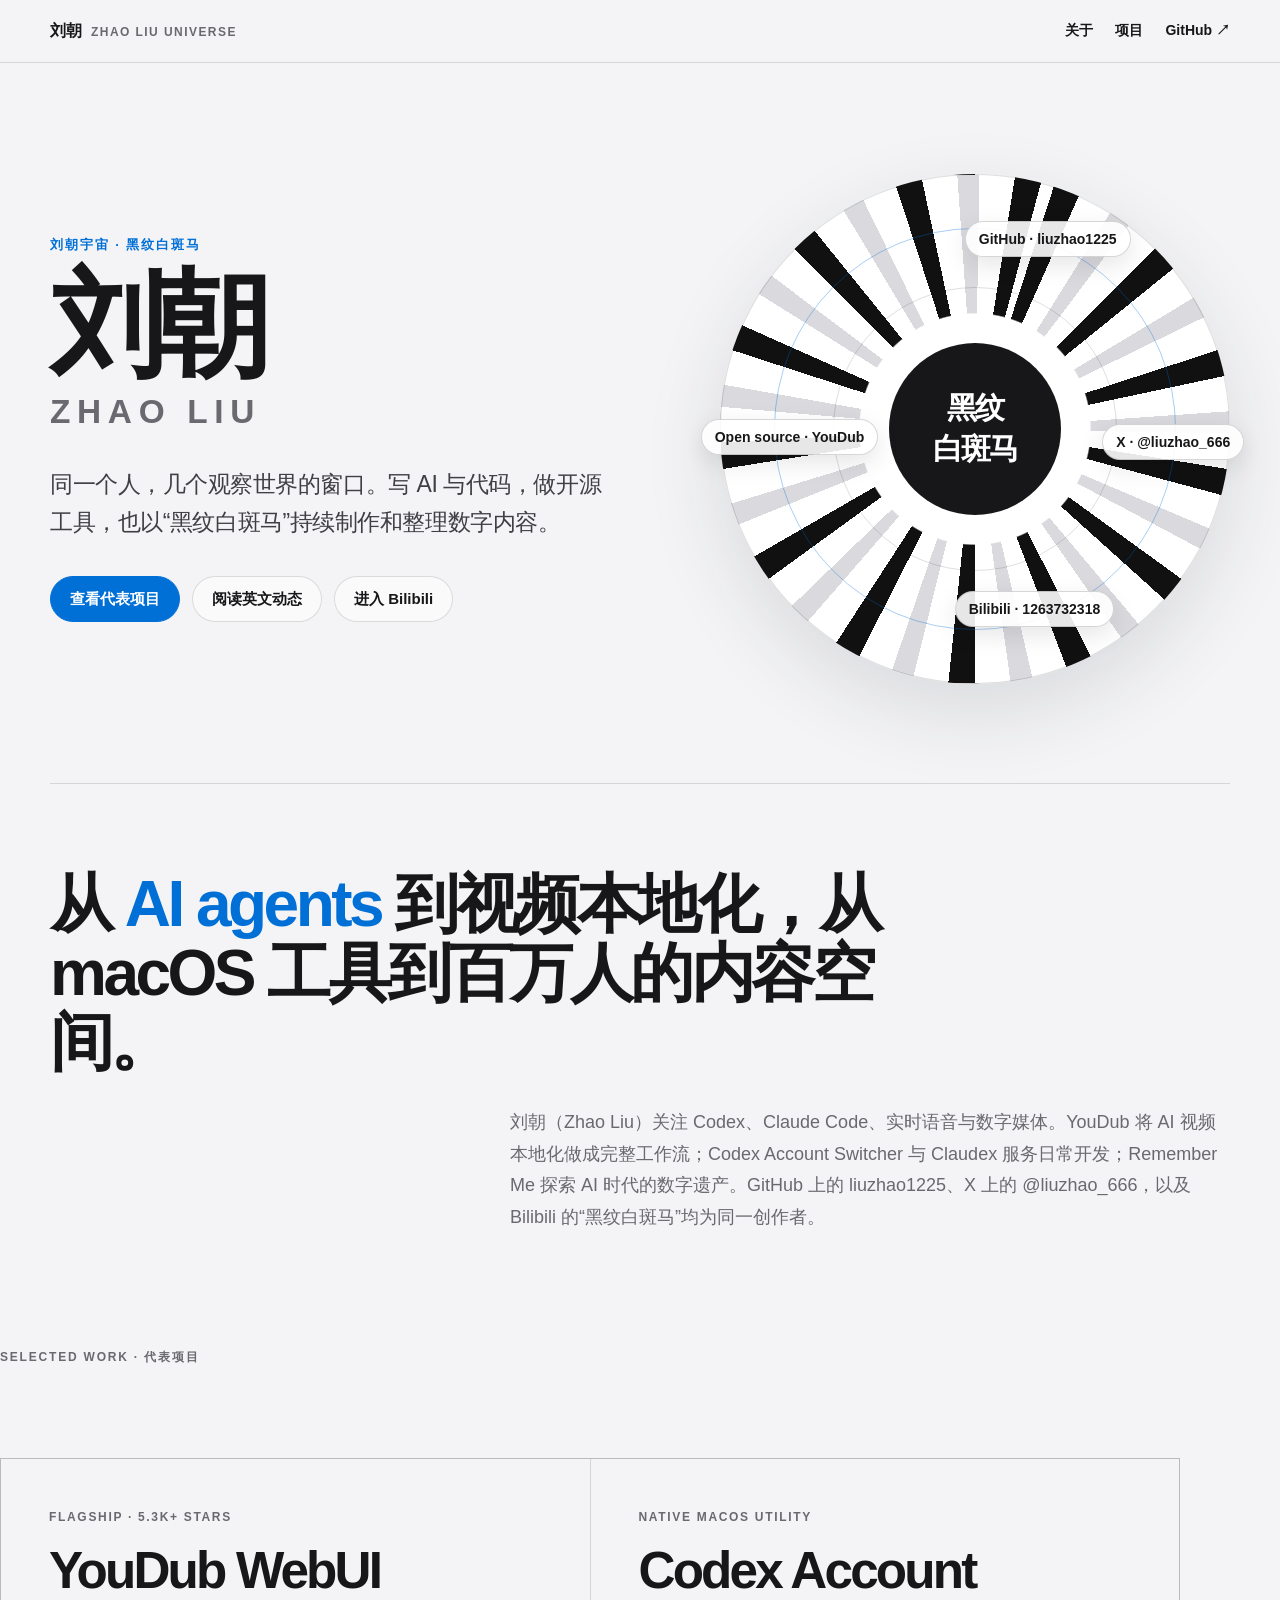
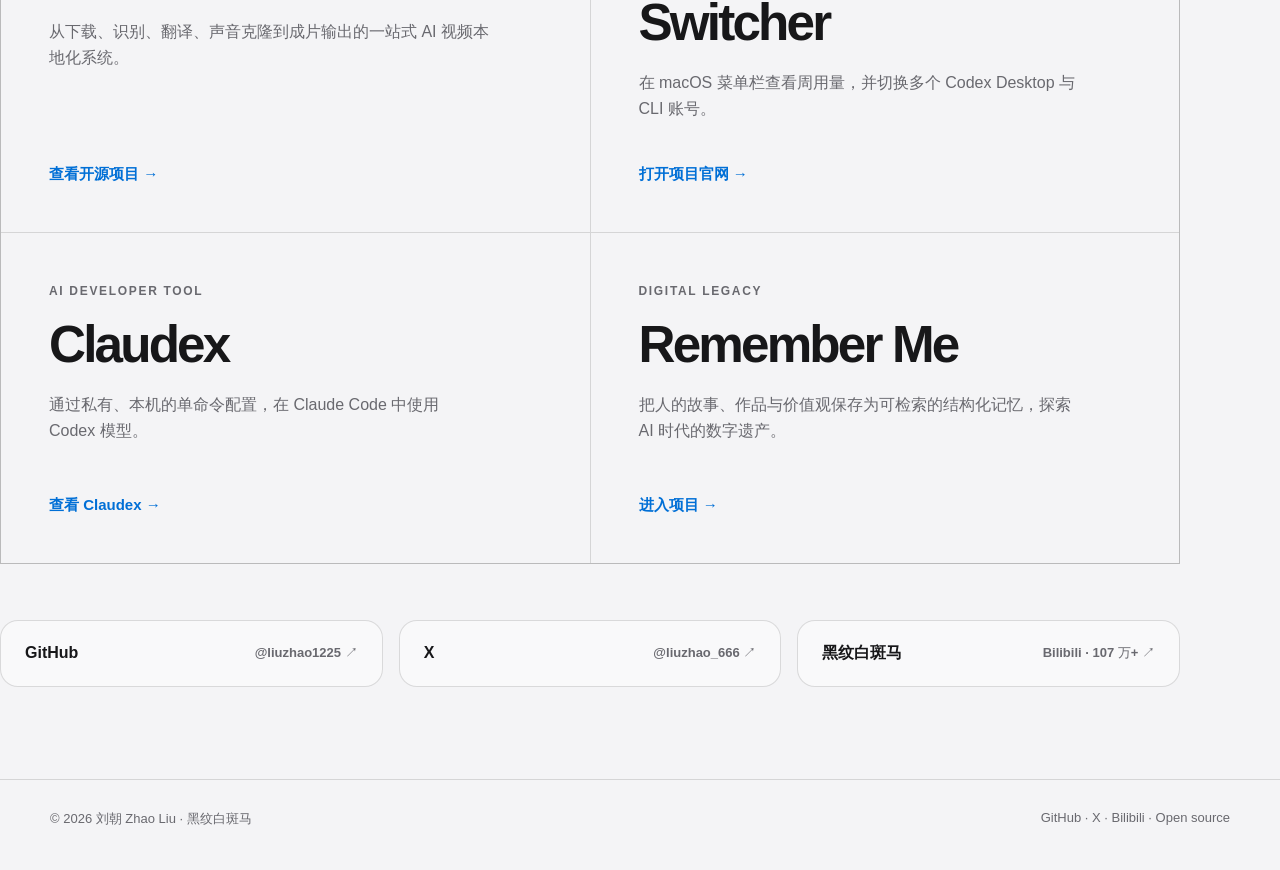
==== index.html @ bd7ff2fe "完善个人官网项目作品集 - 展示四个代表项目并补充结构化数据 - 重排平台入口与项目层级，增强跨平台 SEO 关联" ====
<!doctype html>
<html lang="zh-CN">
  <head>
    <meta charset="utf-8">
    <meta name="viewport" content="width=device-width, initial-scale=1">
    <title>刘朝 Zhao Liu（黑纹白斑马）｜AI、开源工具与 Bilibili 创作者</title>
    <meta name="description" content="刘朝（Zhao Liu），Bilibili 创作者黑纹白斑马、GitHub 开发者 liuzhao1225、X 用户 liuzhao_666。YouDub、Codex Account Switcher、Claudex 与 Remember Me 的作者。">
    <meta name="keywords" content="刘朝,Zhao Liu,黑纹白斑马,liuzhao1225,liuzhao_666,YouDub,AI 视频本地化,Codex Account Switcher,Claudex,数字遗产,AI agents,Bilibili,GitHub">
    <meta name="author" content="刘朝 Zhao Liu">
    <meta name="robots" content="index,follow,max-image-preview:large,max-snippet:-1,max-video-preview:-1">
    <link rel="canonical" href="https://liuzhao1225.github.io/">
    <link rel="me" href="https://github.com/liuzhao1225">
    <link rel="me" href="https://x.com/liuzhao_666">
    <link rel="me" href="https://space.bilibili.com/1263732318">
    <meta property="og:type" content="profile">
    <meta property="og:locale" content="zh_CN">
    <meta property="og:title" content="刘朝 Zhao Liu（黑纹白斑马）">
    <meta property="og:description" content="AI、开源工具与数字媒体。GitHub、X、Bilibili 的统一个人入口。">
    <meta property="og:url" content="https://liuzhao1225.github.io/">
    <meta property="profile:first_name" content="朝">
    <meta property="profile:last_name" content="刘">
    <meta name="twitter:card" content="summary">
    <meta name="twitter:creator" content="@liuzhao_666">
    <meta name="theme-color" content="#f4f4f6">
    <script type="application/ld+json">
      {
        "@context": "https://schema.org",
        "@type": "Person",
        "@id": "https://liuzhao1225.github.io/#liuzhao",
        "name": "刘朝",
        "alternateName": ["Zhao Liu", "黑纹白斑马", "liuzhao1225", "liuzhao_666"],
        "url": "https://liuzhao1225.github.io/",
        "description": "AI product builder, open-source developer and Bilibili creator known as 黑纹白斑马.",
        "sameAs": [
          "https://github.com/liuzhao1225",
          "https://x.com/liuzhao_666",
          "https://space.bilibili.com/1263732318"
        ],
        "knowsAbout": [
          "AI agents",
          "OpenAI Codex",
          "macOS development",
          "realtime voice",
          "digital media",
          "Bilibili"
        ],
        "owns": [
          {
            "@type": "SoftwareApplication",
            "name": "YouDub WebUI",
            "url": "https://github.com/liuzhao1225/YouDub-webui",
            "applicationCategory": "MultimediaApplication"
          },
          {
            "@type": "SoftwareApplication",
            "name": "Codex Account Switcher",
            "url": "https://liuzhao1225.github.io/codex-account-switcher/",
            "applicationCategory": "DeveloperApplication",
            "operatingSystem": "macOS"
          },
          {
            "@type": "SoftwareApplication",
            "name": "Claudex",
            "url": "https://github.com/liuzhao1225/claudex",
            "applicationCategory": "DeveloperApplication"
          },
          {
            "@type": "CreativeWork",
            "name": "Remember Me",
            "url": "https://github.com/liuzhao1225/remember-me.ai"
          }
        ]
      }
    </script>
    <style>
      :root {
        color-scheme: light;
        --paper: #f4f4f6;
        --ink: #171719;
        --muted: #69696f;
        --line: rgba(23, 23, 25, 0.14);
        --blue: #006fd6;
        --blue-soft: #dcebfa;
        --white: #ffffff;
        --max: 1180px;
      }

      * { box-sizing: border-box; }

      html { scroll-behavior: smooth; }

      body {
        margin: 0;
        min-width: 320px;
        background: var(--paper);
        color: var(--ink);
        font-family: -apple-system, BlinkMacSystemFont, "SF Pro Display", "PingFang SC", "Noto Sans CJK SC", "Helvetica Neue", sans-serif;
        -webkit-font-smoothing: antialiased;
      }

      a { color: inherit; }

      .shell {
        width: min(calc(100% - 40px), var(--max));
        margin: 0 auto;
      }

      header {
        position: sticky;
        top: 0;
        z-index: 10;
        border-bottom: 1px solid var(--line);
        background: rgba(244, 244, 246, 0.82);
        backdrop-filter: blur(22px) saturate(170%);
      }

      nav {
        min-height: 62px;
        display: flex;
        align-items: center;
        justify-content: space-between;
        gap: 24px;
      }

      .wordmark {
        display: inline-flex;
        align-items: baseline;
        gap: 10px;
        text-decoration: none;
        font-weight: 720;
        letter-spacing: -0.03em;
      }

      .wordmark small {
        color: var(--muted);
        font-size: 12px;
        font-weight: 650;
        letter-spacing: 0.12em;
      }

      .nav-links {
        display: flex;
        align-items: center;
        gap: 22px;
        font-size: 14px;
        font-weight: 600;
      }

      .nav-links a { text-decoration: none; }
      .nav-links a:hover { color: var(--blue); }

      main { overflow: hidden; }

      .hero {
        min-height: 720px;
        display: grid;
        grid-template-columns: minmax(0, 1.05fr) minmax(340px, 0.95fr);
        align-items: center;
        gap: clamp(40px, 7vw, 100px);
        padding: 86px 0 74px;
      }

      .eyebrow {
        margin: 0 0 22px;
        color: var(--blue);
        font-size: 13px;
        font-weight: 720;
        letter-spacing: 0.15em;
        text-transform: uppercase;
      }

      h1 {
        margin: 0;
        font-size: clamp(64px, 9vw, 130px);
        line-height: 0.84;
        letter-spacing: -0.085em;
        font-weight: 760;
      }

      h1 span {
        display: block;
        margin-top: 22px;
        color: var(--muted);
        font-size: 0.29em;
        letter-spacing: 0.2em;
        line-height: 1;
      }

      .lede {
        max-width: 660px;
        margin: 38px 0 0;
        color: #3f3f44;
        font-size: clamp(18px, 2vw, 23px);
        line-height: 1.65;
        letter-spacing: -0.02em;
      }

      .hero-links {
        display: flex;
        flex-wrap: wrap;
        gap: 12px;
        margin-top: 34px;
      }

      .pill {
        display: inline-flex;
        align-items: center;
        justify-content: center;
        min-height: 46px;
        padding: 0 19px;
        border: 1px solid var(--line);
        border-radius: 999px;
        background: rgba(255, 255, 255, 0.58);
        text-decoration: none;
        font-size: 15px;
        font-weight: 650;
        transition: transform 180ms ease, border-color 180ms ease, background 180ms ease;
      }

      .pill.primary {
        border-color: var(--blue);
        background: var(--blue);
        color: white;
      }

      .pill:hover {
        transform: translateY(-2px);
        border-color: var(--ink);
        background: var(--white);
      }

      .pill.primary:hover { border-color: #005cae; background: #005cae; }

      .orbit {
        position: relative;
        aspect-ratio: 1;
        width: min(100%, 510px);
        justify-self: end;
        border: 1px solid var(--line);
        border-radius: 50%;
        background:
          radial-gradient(circle at center, var(--white) 0 32%, transparent 32.4%),
          repeating-conic-gradient(from 18deg, #111 0 6deg, #fff 6deg 14deg, #d9d9de 14deg 19deg, #fff 19deg 27deg);
        box-shadow: 0 28px 80px rgba(35, 40, 52, 0.12);
      }

      .orbit::before,
      .orbit::after {
        content: "";
        position: absolute;
        inset: 10.5%;
        border: 1px solid rgba(0, 111, 214, 0.34);
        border-radius: 50%;
      }

      .orbit::after { inset: 22%; border-color: var(--line); }

      .orbit-core {
        position: absolute;
        inset: 33%;
        z-index: 2;
        display: grid;
        place-items: center;
        border-radius: 50%;
        background: var(--ink);
        color: var(--white);
        font-size: clamp(19px, 3vw, 30px);
        font-weight: 760;
        letter-spacing: -0.06em;
        text-align: center;
      }

      .orbit-tag {
        position: absolute;
        z-index: 3;
        padding: 9px 13px;
        border: 1px solid rgba(0, 0, 0, 0.16);
        border-radius: 999px;
        background: rgba(255, 255, 255, 0.9);
        box-shadow: 0 8px 24px rgba(0, 0, 0, 0.1);
        font-size: clamp(12px, 1.4vw, 14px);
        font-weight: 700;
        white-space: nowrap;
      }

      .orbit-tag:nth-of-type(1) { top: 9%; left: 48%; }
      .orbit-tag:nth-of-type(2) { top: 49%; right: -3%; }
      .orbit-tag:nth-of-type(3) { bottom: 11%; left: 46%; }
      .orbit-tag:nth-of-type(4) { top: 48%; left: -4%; }

      .manifesto {
        border-top: 1px solid var(--line);
        padding: 86px 0 30px;
      }

      .manifesto h2 {
        max-width: 920px;
        margin: 0;
        font-size: clamp(36px, 5vw, 70px);
        line-height: 1.08;
        letter-spacing: -0.055em;
        font-weight: 720;
      }

      .manifesto h2 em { color: var(--blue); font-style: normal; }

      .manifesto p {
        max-width: 720px;
        margin: 30px 0 0 auto;
        color: var(--muted);
        font-size: 18px;
        line-height: 1.75;
      }

      .routes {
        display: grid;
        grid-template-columns: repeat(2, minmax(0, 1fr));
        gap: 1px;
        margin: 92px 0;
        border: 1px solid var(--line);
        background: var(--line);
      }

      .route {
        min-height: 330px;
        display: flex;
        flex-direction: column;
        justify-content: space-between;
        padding: clamp(28px, 4vw, 48px);
        background: var(--paper);
        text-decoration: none;
        transition: background 180ms ease;
      }

      .route:hover { background: var(--white); }

      .route small {
        color: var(--muted);
        font-size: 12px;
        font-weight: 720;
        letter-spacing: 0.14em;
        text-transform: uppercase;
      }

      .route h3 {
        margin: 20px 0 0;
        font-size: clamp(31px, 4vw, 52px);
        line-height: 1;
        letter-spacing: -0.055em;
      }

      .route p {
        max-width: 440px;
        margin: 22px 0 0;
        color: var(--muted);
        font-size: 16px;
        line-height: 1.65;
      }

      .route strong {
        display: inline-flex;
        align-items: center;
        gap: 8px;
        margin-top: 42px;
        color: var(--blue);
        font-size: 15px;
      }

      .section-label {
        margin: 86px 0 0;
        color: var(--muted);
        font-size: 12px;
        font-weight: 720;
        letter-spacing: 0.15em;
        text-transform: uppercase;
      }

      .platforms {
        display: grid;
        grid-template-columns: repeat(3, minmax(0, 1fr));
        gap: 16px;
        margin: -36px 0 92px;
      }

      .platform {
        display: flex;
        align-items: center;
        justify-content: space-between;
        gap: 18px;
        padding: 22px 24px;
        border: 1px solid var(--line);
        border-radius: 18px;
        background: rgba(255, 255, 255, 0.48);
        text-decoration: none;
        font-weight: 680;
      }

      .platform span { color: var(--muted); font-size: 13px; font-weight: 560; }
      .platform:hover { border-color: var(--blue); background: var(--white); }

      footer {
        border-top: 1px solid var(--line);
        padding: 30px 0 42px;
        color: var(--muted);
        font-size: 13px;
      }

      .footer-row {
        display: flex;
        justify-content: space-between;
        gap: 20px;
      }

      @media (max-width: 820px) {
        .shell { width: min(calc(100% - 28px), var(--max)); }
        .nav-links a:not(:last-child) { display: none; }
        .hero { min-height: 0; grid-template-columns: 1fr; padding-top: 62px; }
        h1 { font-size: clamp(62px, 22vw, 100px); }
        .orbit { width: min(92vw, 430px); justify-self: center; margin: 12px 0 20px; }
        .manifesto { padding-top: 62px; }
        .manifesto p { margin-left: 0; }
        .routes { grid-template-columns: 1fr; margin: 62px 0; }
        .route { min-height: 280px; }
        .platforms { grid-template-columns: 1fr; margin-top: -18px; }
        .footer-row { flex-direction: column; }
      }

      @media (prefers-reduced-motion: no-preference) {
        .orbit { animation: arrive 850ms cubic-bezier(.2,.8,.2,1) both; }
        .hero-copy { animation: rise 650ms ease-out both; }
        @keyframes arrive { from { opacity: 0; transform: scale(.92) rotate(-5deg); } }
        @keyframes rise { from { opacity: 0; transform: translateY(18px); } }
      }
    </style>
  </head>
  <body>
    <header>
      <nav class="shell" aria-label="主要导航">
        <a class="wordmark" href="#top">刘朝 <small>ZHAO LIU UNIVERSE</small></a>
        <div class="nav-links">
          <a href="#about">关于</a>
          <a href="#projects">项目</a>
          <a href="https://github.com/liuzhao1225">GitHub ↗</a>
        </div>
      </nav>
    </header>

    <main id="top">
      <section class="hero shell" aria-labelledby="hero-title">
        <div class="hero-copy">
          <p class="eyebrow">刘朝宇宙 · 黑纹白斑马</p>
          <h1 id="hero-title">刘朝<span>ZHAO LIU</span></h1>
          <p class="lede">同一个人，几个观察世界的窗口。写 AI 与代码，做开源工具，也以“黑纹白斑马”持续制作和整理数字内容。</p>
          <div class="hero-links">
            <a class="pill primary" href="#projects">查看代表项目</a>
            <a class="pill" href="https://x.com/liuzhao_666">阅读英文动态</a>
            <a class="pill" href="https://space.bilibili.com/1263732318">进入 Bilibili</a>
          </div>
        </div>

        <div class="orbit" aria-label="刘朝在 GitHub、X、Bilibili 与开源项目之间的身份关系图">
          <div class="orbit-core">黑纹<br>白斑马</div>
          <span class="orbit-tag">GitHub · liuzhao1225</span>
          <span class="orbit-tag">X · @liuzhao_666</span>
          <span class="orbit-tag">Bilibili · 1263732318</span>
          <span class="orbit-tag">Open source · YouDub</span>
        </div>
      </section>

      <section class="manifesto shell" id="about">
        <h2>从 <em>AI agents</em> 到视频本地化，从 macOS 工具到百万人的内容空间。</h2>
        <p>刘朝（Zhao Liu）关注 Codex、Claude Code、实时语音与数字媒体。YouDub 将 AI 视频本地化做成完整工作流；Codex Account Switcher 与 Claudex 服务日常开发；Remember Me 探索 AI 时代的数字遗产。GitHub 上的 liuzhao1225、X 上的 @liuzhao_666，以及 Bilibili 的“黑纹白斑马”均为同一创作者。</p>
      </section>

      <p class="section-label shell" id="projects">Selected work · 代表项目</p>
      <section class="routes shell" aria-label="代表开源项目">
        <a class="route" href="https://github.com/liuzhao1225/YouDub-webui">
          <div><small>Flagship · 5.3k+ stars</small><h3>YouDub WebUI</h3><p>从下载、识别、翻译、声音克隆到成片输出的一站式 AI 视频本地化系统。</p></div>
          <strong>查看开源项目 →</strong>
        </a>
        <a class="route" href="https://liuzhao1225.github.io/codex-account-switcher/">
          <div><small>Native macOS utility</small><h3>Codex Account Switcher</h3><p>在 macOS 菜单栏查看周用量，并切换多个 Codex Desktop 与 CLI 账号。</p></div>
          <strong>打开项目官网 →</strong>
        </a>
        <a class="route" href="https://github.com/liuzhao1225/claudex">
          <div><small>AI developer tool</small><h3>Claudex</h3><p>通过私有、本机的单命令配置，在 Claude Code 中使用 Codex 模型。</p></div>
          <strong>查看 Claudex →</strong>
        </a>
        <a class="route" href="https://github.com/liuzhao1225/remember-me.ai">
          <div><small>Digital legacy</small><h3>Remember Me</h3><p>把人的故事、作品与价值观保存为可检索的结构化记忆，探索 AI 时代的数字遗产。</p></div>
          <strong>进入项目 →</strong>
        </a>
      </section>

      <section class="platforms shell" aria-label="个人平台">
        <a class="platform" href="https://github.com/liuzhao1225">GitHub <span>@liuzhao1225 ↗</span></a>
        <a class="platform" href="https://x.com/liuzhao_666">X <span>@liuzhao_666 ↗</span></a>
        <a class="platform" href="https://space.bilibili.com/1263732318">黑纹白斑马 <span>Bilibili · 107 万+ ↗</span></a>
      </section>
    </main>

    <footer>
      <div class="footer-row shell">
        <span>© 2026 刘朝 Zhao Liu · 黑纹白斑马</span>
        <span>GitHub · X · Bilibili · Open source</span>
      </div>
    </footer>
  </body>
</html>
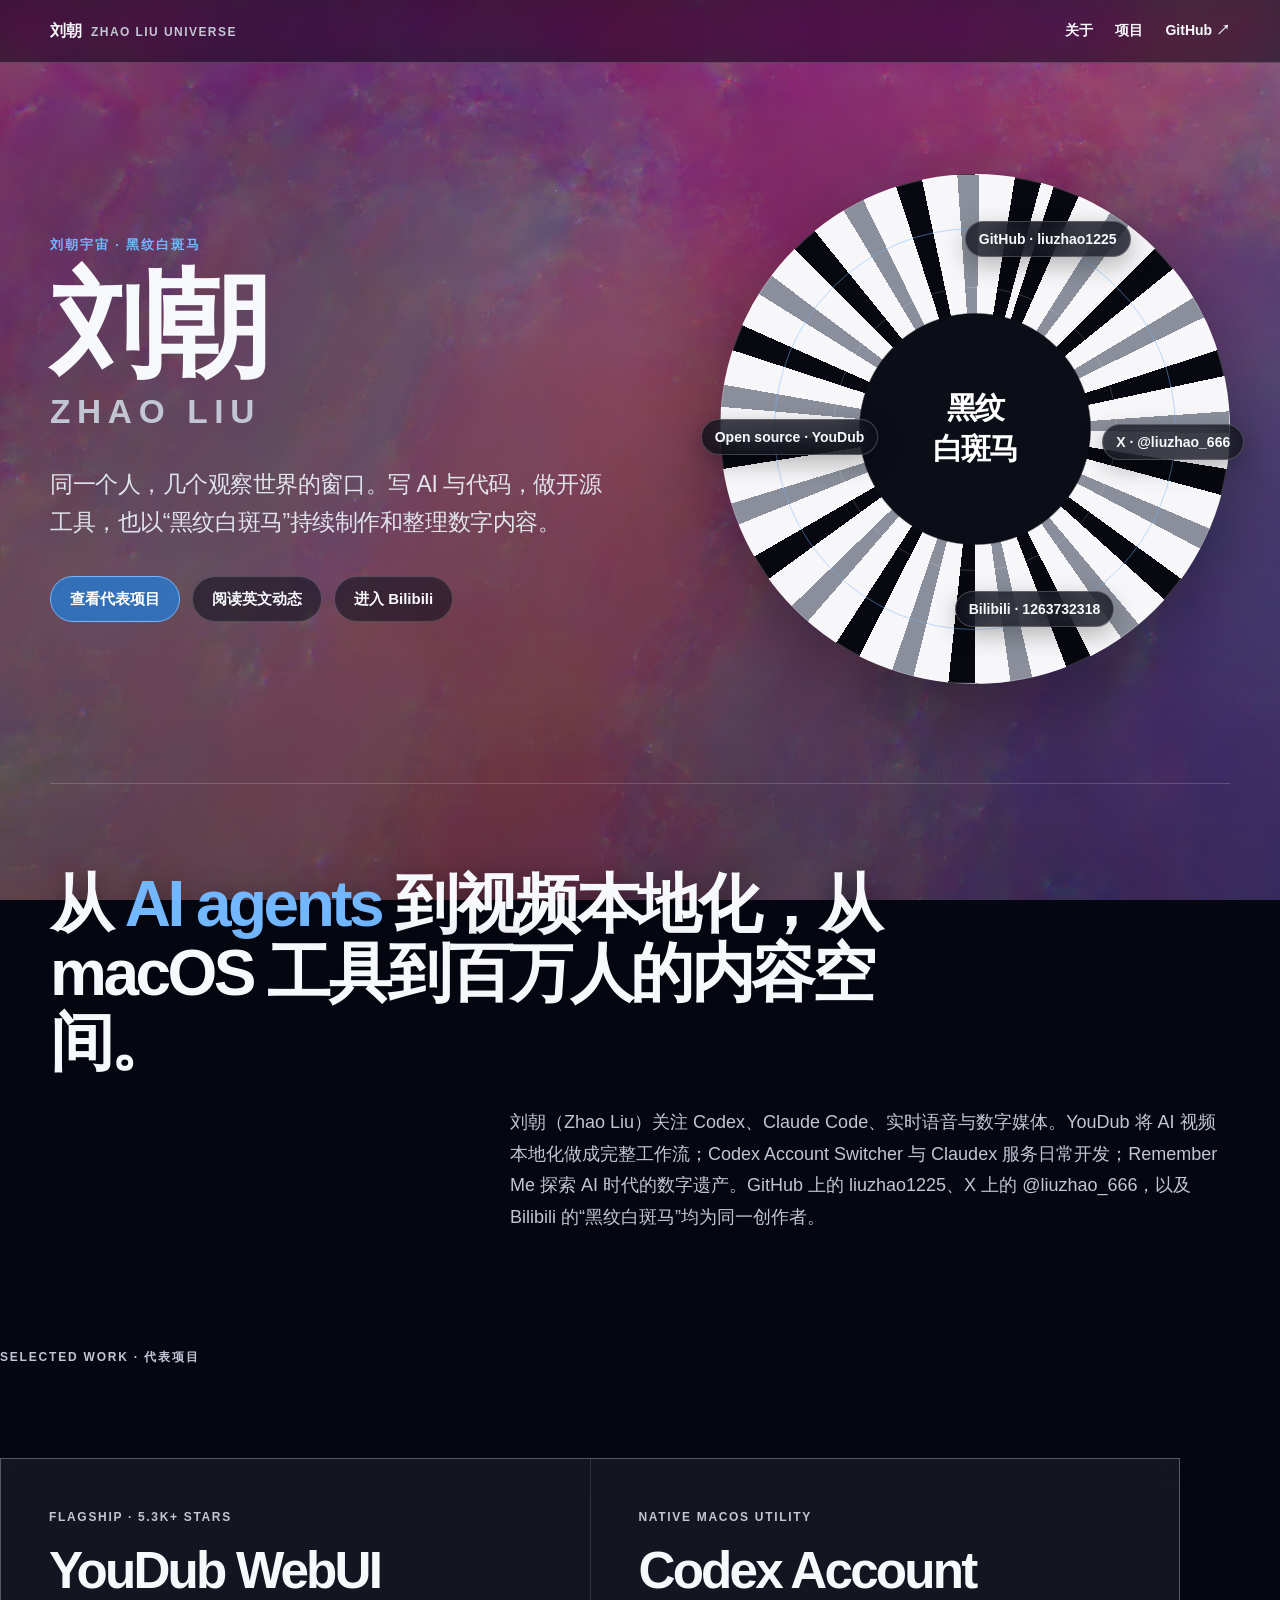
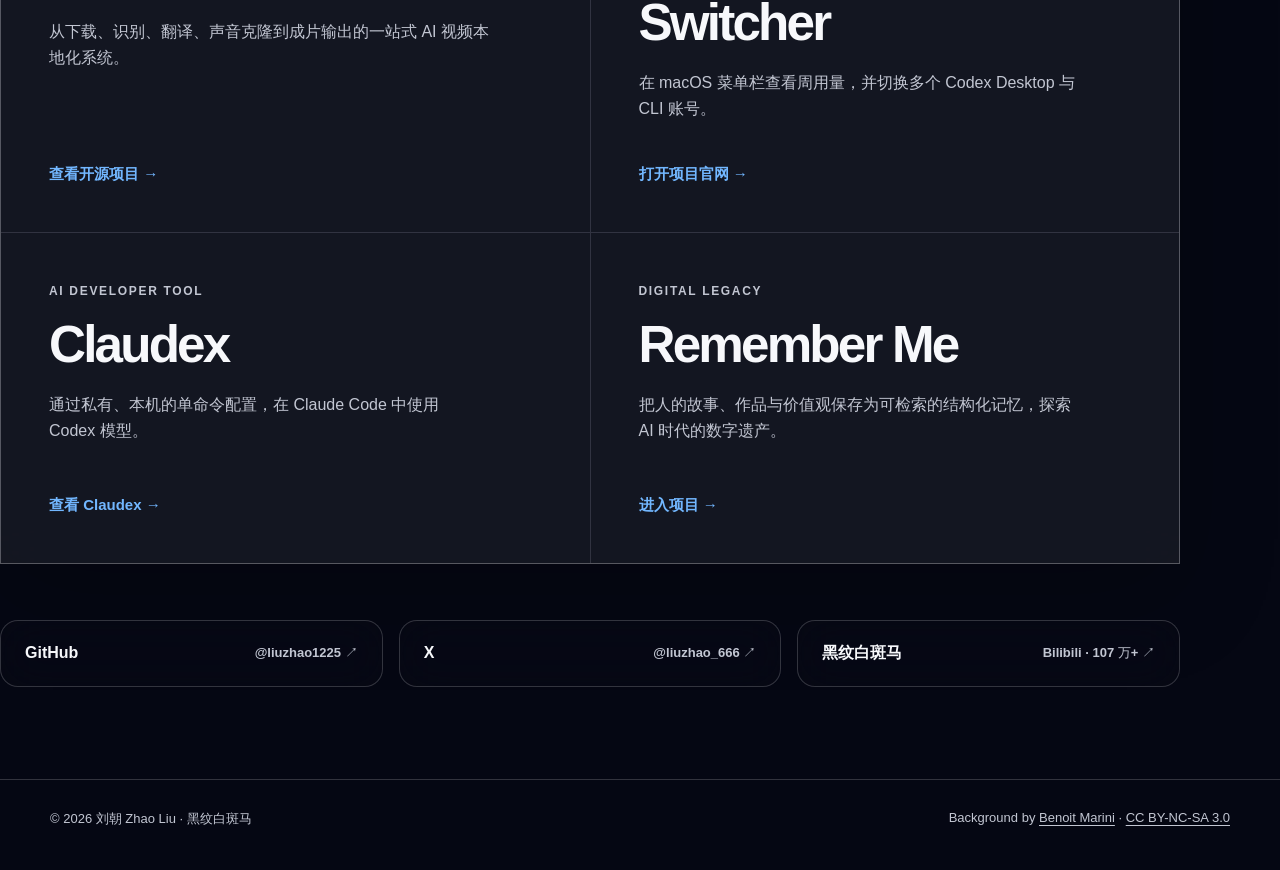
==== commit 17b733b2: "使用彩色无限 Shader 作为个人主页背景 - 将指定 ShaderToy 作品改写为全屏 WebGL 动态背景 - 以深色 macOS 玻璃材质保证文字与项目卡片可读 - 补充作者、原作链接和 C" ====
--- a/index.html
+++ b/index.html
@@ -21,7 +21,7 @@
     <meta property="profile:last_name" content="刘">
     <meta name="twitter:card" content="summary">
     <meta name="twitter:creator" content="@liuzhao_666">
-    <meta name="theme-color" content="#f4f4f6">
+    <meta name="theme-color" content="#050713">
     <script type="application/ld+json">
       {
         "@context": "https://schema.org",
@@ -74,13 +74,13 @@
     </script>
     <style>
       :root {
-        color-scheme: light;
-        --paper: #f4f4f6;
-        --ink: #171719;
-        --muted: #69696f;
-        --line: rgba(23, 23, 25, 0.14);
-        --blue: #006fd6;
-        --blue-soft: #dcebfa;
+        color-scheme: dark;
+        --paper: rgba(8, 10, 20, 0.68);
+        --ink: #f7f8fb;
+        --muted: #c2c6d2;
+        --line: rgba(255, 255, 255, 0.18);
+        --blue: #72b7ff;
+        --blue-soft: rgba(114, 183, 255, 0.18);
         --white: #ffffff;
         --max: 1180px;
       }
@@ -92,10 +92,31 @@
       body {
         margin: 0;
         min-width: 320px;
-        background: var(--paper);
+        background: #050713;
         color: var(--ink);
         font-family: -apple-system, BlinkMacSystemFont, "SF Pro Display", "PingFang SC", "Noto Sans CJK SC", "Helvetica Neue", sans-serif;
         -webkit-font-smoothing: antialiased;
+      }
+
+      body::before {
+        content: "";
+        position: fixed;
+        inset: 0;
+        z-index: -1;
+        pointer-events: none;
+        background:
+          linear-gradient(180deg, rgba(3, 5, 13, 0.3), rgba(3, 5, 13, 0.58)),
+          radial-gradient(circle at 18% 18%, rgba(22, 49, 76, 0.18), transparent 34%);
+      }
+
+      #shader-background {
+        position: fixed;
+        inset: 0;
+        z-index: -2;
+        width: 100%;
+        height: 100%;
+        background: #050713;
+        pointer-events: none;
       }
 
       a { color: inherit; }
@@ -110,8 +131,9 @@
         top: 0;
         z-index: 10;
         border-bottom: 1px solid var(--line);
-        background: rgba(244, 244, 246, 0.82);
+        background: rgba(8, 10, 20, 0.58);
         backdrop-filter: blur(22px) saturate(170%);
+        -webkit-backdrop-filter: blur(22px) saturate(170%);
       }
 
       nav {
@@ -189,7 +211,7 @@
       .lede {
         max-width: 660px;
         margin: 38px 0 0;
-        color: #3f3f44;
+        color: #e0e3eb;
         font-size: clamp(18px, 2vw, 23px);
         line-height: 1.65;
         letter-spacing: -0.02em;
@@ -210,7 +232,9 @@
         padding: 0 19px;
         border: 1px solid var(--line);
         border-radius: 999px;
-        background: rgba(255, 255, 255, 0.58);
+        background: rgba(12, 15, 28, 0.56);
+        backdrop-filter: blur(18px) saturate(150%);
+        -webkit-backdrop-filter: blur(18px) saturate(150%);
         text-decoration: none;
         font-size: 15px;
         font-weight: 650;
@@ -219,17 +243,17 @@
 
       .pill.primary {
         border-color: var(--blue);
-        background: var(--blue);
-        color: white;
+        background: rgba(38, 123, 211, 0.78);
+        color: var(--white);
       }
 
       .pill:hover {
         transform: translateY(-2px);
-        border-color: var(--ink);
-        background: var(--white);
-      }
-
-      .pill.primary:hover { border-color: #005cae; background: #005cae; }
+        border-color: rgba(255, 255, 255, 0.48);
+        background: rgba(255, 255, 255, 0.14);
+      }
+
+      .pill.primary:hover { border-color: #b8dcff; background: rgba(48, 139, 231, 0.94); }
 
       .orbit {
         position: relative;
@@ -239,9 +263,9 @@
         border: 1px solid var(--line);
         border-radius: 50%;
         background:
-          radial-gradient(circle at center, var(--white) 0 32%, transparent 32.4%),
-          repeating-conic-gradient(from 18deg, #111 0 6deg, #fff 6deg 14deg, #d9d9de 14deg 19deg, #fff 19deg 27deg);
-        box-shadow: 0 28px 80px rgba(35, 40, 52, 0.12);
+          radial-gradient(circle at center, #0b0d17 0 32%, transparent 32.4%),
+          repeating-conic-gradient(from 18deg, #080910 0 6deg, #f7f7f9 6deg 14deg, #8a8f9b 14deg 19deg, #f7f7f9 19deg 27deg);
+        box-shadow: 0 28px 90px rgba(0, 0, 0, 0.38);
       }
 
       .orbit::before,
@@ -249,7 +273,7 @@
         content: "";
         position: absolute;
         inset: 10.5%;
-        border: 1px solid rgba(0, 111, 214, 0.34);
+        border: 1px solid rgba(114, 183, 255, 0.48);
         border-radius: 50%;
       }
 
@@ -262,7 +286,7 @@
         display: grid;
         place-items: center;
         border-radius: 50%;
-        background: var(--ink);
+        background: #0b0d17;
         color: var(--white);
         font-size: clamp(19px, 3vw, 30px);
         font-weight: 760;
@@ -274,10 +298,12 @@
         position: absolute;
         z-index: 3;
         padding: 9px 13px;
-        border: 1px solid rgba(0, 0, 0, 0.16);
+        border: 1px solid rgba(255, 255, 255, 0.2);
         border-radius: 999px;
-        background: rgba(255, 255, 255, 0.9);
-        box-shadow: 0 8px 24px rgba(0, 0, 0, 0.1);
+        background: rgba(8, 10, 20, 0.76);
+        box-shadow: 0 8px 24px rgba(0, 0, 0, 0.28);
+        backdrop-filter: blur(16px) saturate(160%);
+        -webkit-backdrop-filter: blur(16px) saturate(160%);
         font-size: clamp(12px, 1.4vw, 14px);
         font-weight: 700;
         white-space: nowrap;
@@ -291,6 +317,7 @@
       .manifesto {
         border-top: 1px solid var(--line);
         padding: 86px 0 30px;
+        text-shadow: 0 2px 26px rgba(0, 0, 0, 0.42);
       }
 
       .manifesto h2 {
@@ -319,6 +346,9 @@
         margin: 92px 0;
         border: 1px solid var(--line);
         background: var(--line);
+        box-shadow: 0 28px 90px rgba(0, 0, 0, 0.22);
+        backdrop-filter: blur(24px) saturate(145%);
+        -webkit-backdrop-filter: blur(24px) saturate(145%);
       }
 
       .route {
@@ -327,12 +357,12 @@
         flex-direction: column;
         justify-content: space-between;
         padding: clamp(28px, 4vw, 48px);
-        background: var(--paper);
+        background: rgba(8, 10, 20, 0.7);
         text-decoration: none;
         transition: background 180ms ease;
       }
 
-      .route:hover { background: var(--white); }
+      .route:hover { background: rgba(18, 23, 40, 0.86); }
 
       .route small {
         color: var(--muted);
@@ -390,13 +420,15 @@
         padding: 22px 24px;
         border: 1px solid var(--line);
         border-radius: 18px;
-        background: rgba(255, 255, 255, 0.48);
+        background: rgba(8, 10, 20, 0.66);
+        backdrop-filter: blur(22px) saturate(145%);
+        -webkit-backdrop-filter: blur(22px) saturate(145%);
         text-decoration: none;
         font-weight: 680;
       }
 
       .platform span { color: var(--muted); font-size: 13px; font-weight: 560; }
-      .platform:hover { border-color: var(--blue); background: var(--white); }
+      .platform:hover { border-color: var(--blue); background: rgba(18, 23, 40, 0.86); }
 
       footer {
         border-top: 1px solid var(--line);
@@ -410,6 +442,9 @@
         justify-content: space-between;
         gap: 20px;
       }
+
+      .shader-credit a { text-underline-offset: 3px; }
+      .shader-credit a:hover { color: var(--ink); }
 
       @media (max-width: 820px) {
         .shell { width: min(calc(100% - 28px), var(--max)); }
@@ -434,6 +469,7 @@
     </style>
   </head>
   <body>
+    <canvas id="shader-background" aria-hidden="true"></canvas>
     <header>
       <nav class="shell" aria-label="主要导航">
         <a class="wordmark" href="#top">刘朝 <small>ZHAO LIU UNIVERSE</small></a>
@@ -502,8 +538,9 @@
     <footer>
       <div class="footer-row shell">
         <span>© 2026 刘朝 Zhao Liu · 黑纹白斑马</span>
-        <span>GitHub · X · Bilibili · Open source</span>
+        <span class="shader-credit">Background by <a href="https://www.shadertoy.com/view/WtjyzR">Benoit Marini</a> · <a href="https://creativecommons.org/licenses/by-nc-sa/3.0/">CC BY-NC-SA 3.0</a></span>
       </div>
     </footer>
+    <script src="./shader-background.js"></script>
   </body>
 </html>
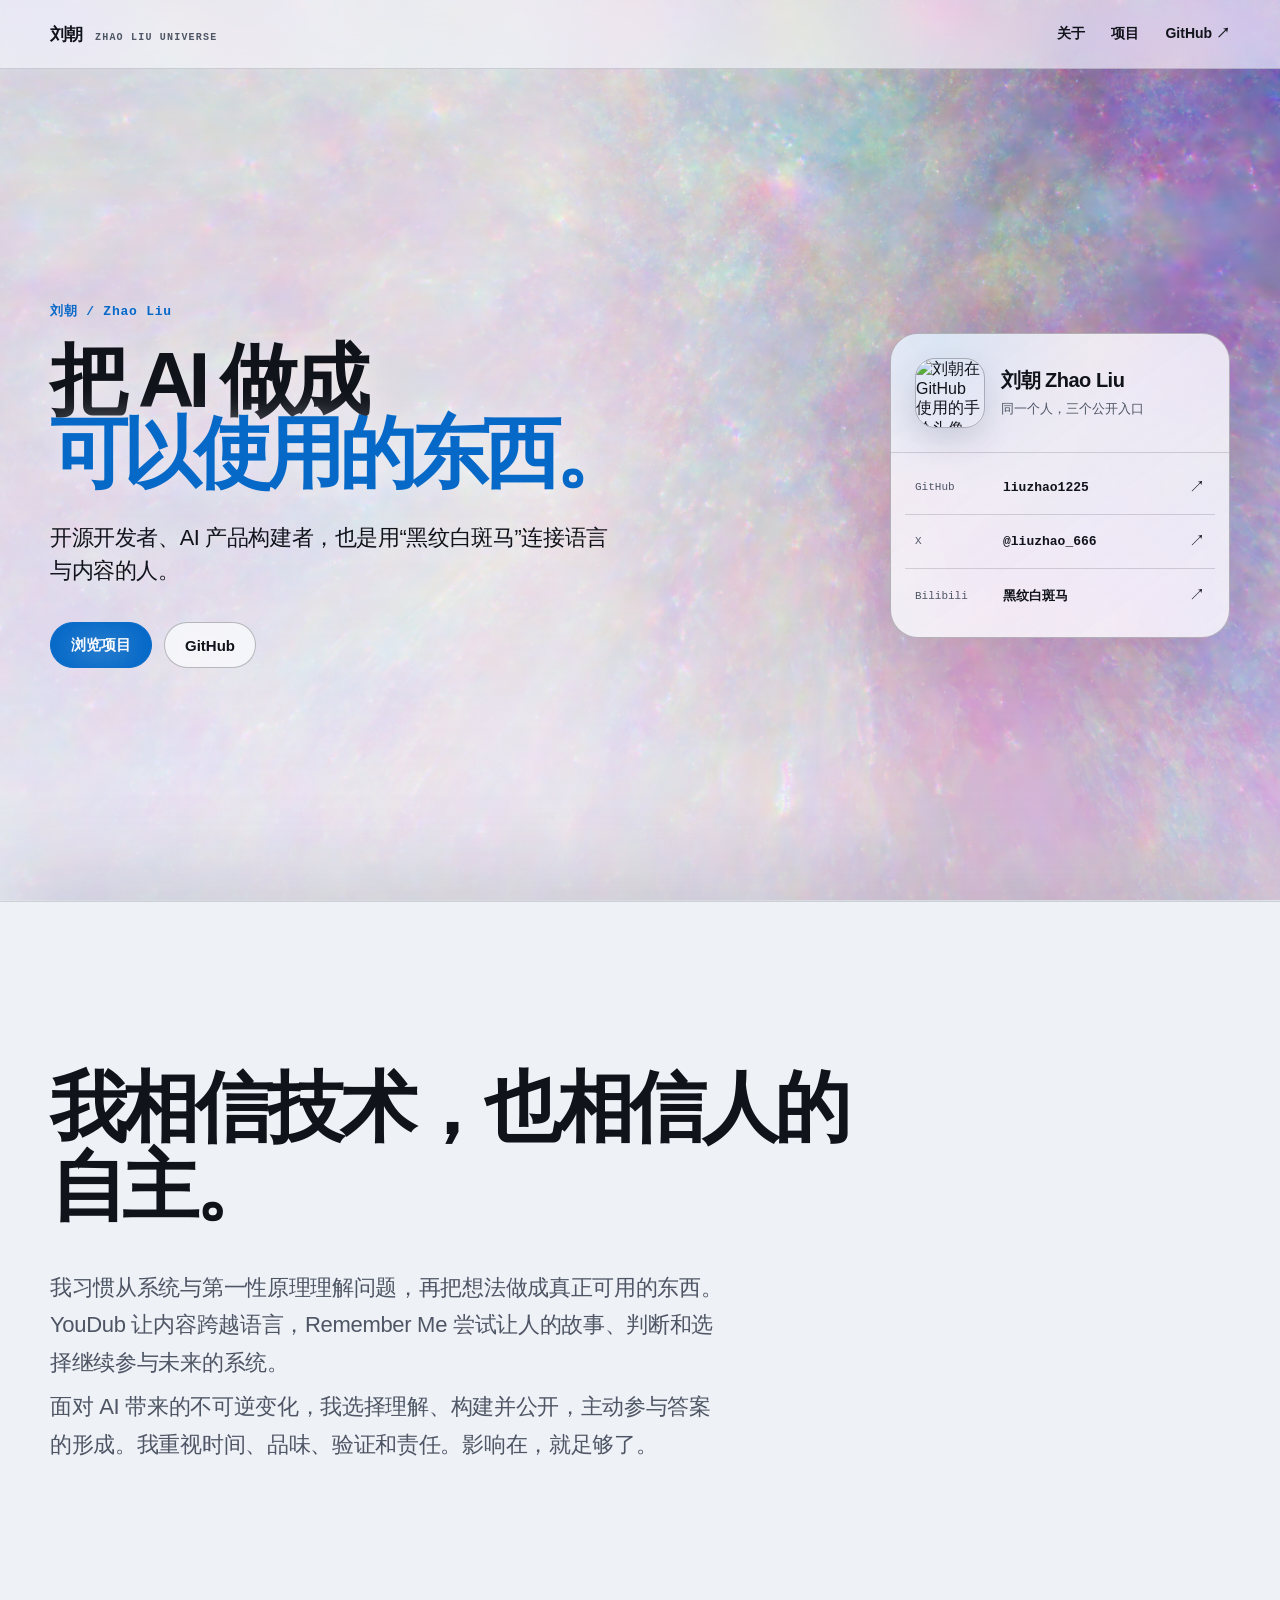
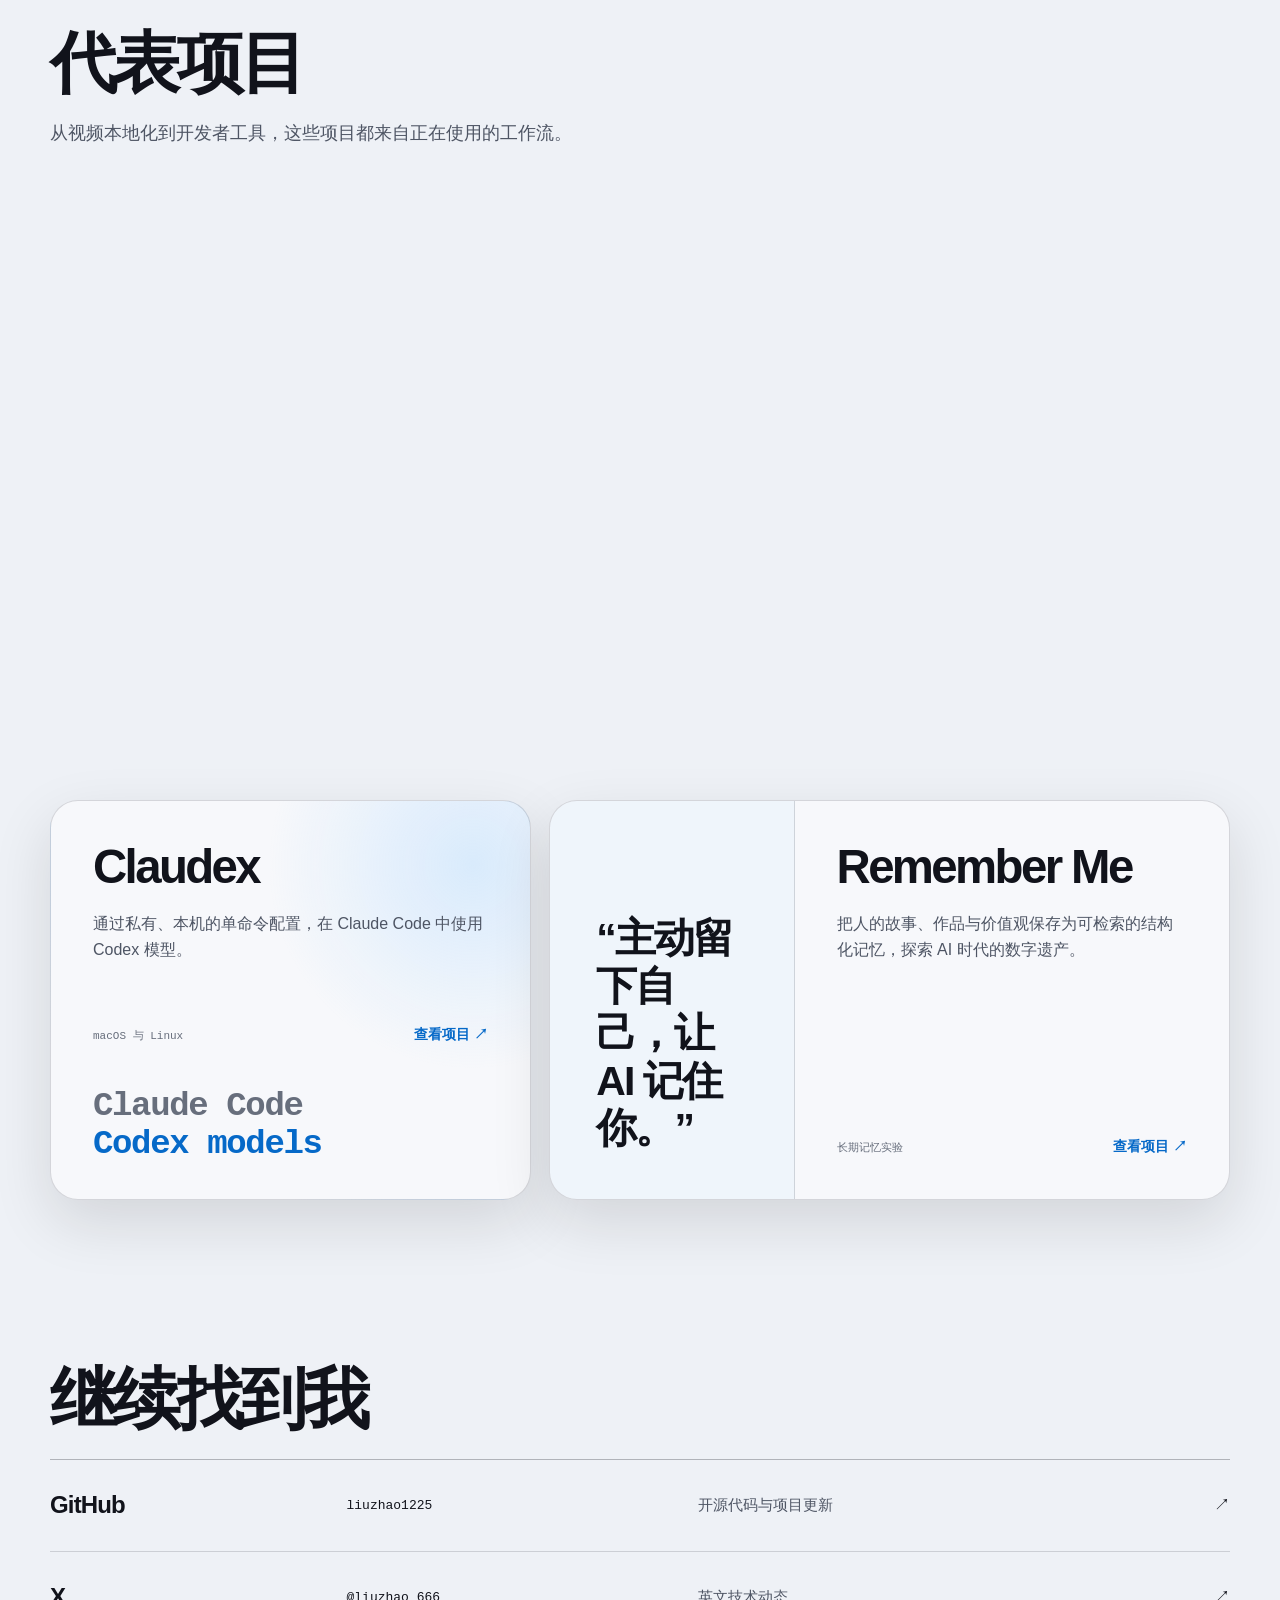
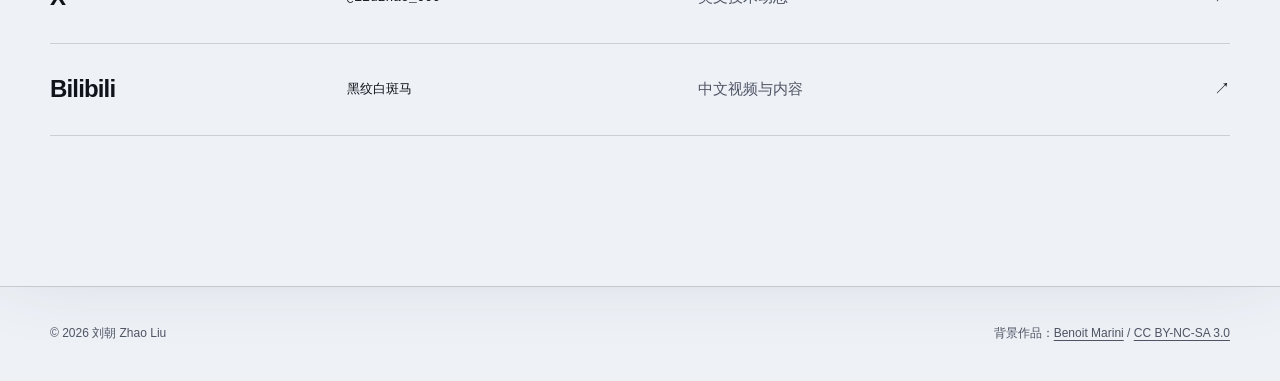
==== commit 327da48a: "重设计个人主页并完善身份表达 - 使用响应式明暗视觉系统重构作品与身份入口\n- 补全分享元数据、结构化数据和真实项目视觉\n- 将 Remember Me 的核心思想融入个人简介\n- 优化 Sha" ====
--- a/index.html
+++ b/index.html
@@ -3,544 +3,292 @@
   <head>
     <meta charset="utf-8">
     <meta name="viewport" content="width=device-width, initial-scale=1">
-    <title>刘朝 Zhao Liu（黑纹白斑马）｜AI、开源工具与 Bilibili 创作者</title>
-    <meta name="description" content="刘朝（Zhao Liu），Bilibili 创作者黑纹白斑马、GitHub 开发者 liuzhao1225、X 用户 liuzhao_666。YouDub、Codex Account Switcher、Claudex 与 Remember Me 的作者。">
+    <meta name="color-scheme" content="light dark">
+    <title>刘朝 Zhao Liu | AI 产品、开源工具与黑纹白斑马</title>
+    <meta name="description" content="刘朝（Zhao Liu），AI 产品构建者、开源开发者，也是 Bilibili 创作者黑纹白斑马。这里汇集 YouDub、Codex Account Switcher、Claudex、Remember Me，以及 GitHub、X 和 Bilibili 的公开入口。">
     <meta name="keywords" content="刘朝,Zhao Liu,黑纹白斑马,liuzhao1225,liuzhao_666,YouDub,AI 视频本地化,Codex Account Switcher,Claudex,数字遗产,AI agents,Bilibili,GitHub">
     <meta name="author" content="刘朝 Zhao Liu">
     <meta name="robots" content="index,follow,max-image-preview:large,max-snippet:-1,max-video-preview:-1">
+    <meta name="theme-color" content="#070812" media="(prefers-color-scheme: dark)">
+    <meta name="theme-color" content="#eef1f6" media="(prefers-color-scheme: light)">
+
     <link rel="canonical" href="https://liuzhao1225.github.io/">
     <link rel="me" href="https://github.com/liuzhao1225">
     <link rel="me" href="https://x.com/liuzhao_666">
     <link rel="me" href="https://space.bilibili.com/1263732318">
+    <link rel="icon" href="https://avatars.githubusercontent.com/u/15737086?v=4">
+    <link rel="preconnect" href="https://avatars.githubusercontent.com" crossorigin>
+
     <meta property="og:type" content="profile">
     <meta property="og:locale" content="zh_CN">
-    <meta property="og:title" content="刘朝 Zhao Liu（黑纹白斑马）">
-    <meta property="og:description" content="AI、开源工具与数字媒体。GitHub、X、Bilibili 的统一个人入口。">
+    <meta property="og:title" content="刘朝 Zhao Liu | AI 产品、开源工具与黑纹白斑马">
+    <meta property="og:description" content="开源开发者、AI 产品构建者，也是用黑纹白斑马连接语言与内容的人。">
     <meta property="og:url" content="https://liuzhao1225.github.io/">
+    <meta property="og:site_name" content="刘朝宇宙 Zhao Liu Universe">
+    <meta property="og:image" content="https://avatars.githubusercontent.com/u/15737086?v=4">
+    <meta property="og:image:alt" content="刘朝在 GitHub 使用的手绘头像">
     <meta property="profile:first_name" content="朝">
     <meta property="profile:last_name" content="刘">
     <meta name="twitter:card" content="summary">
     <meta name="twitter:creator" content="@liuzhao_666">
-    <meta name="theme-color" content="#050713">
+    <meta name="twitter:title" content="刘朝 Zhao Liu">
+    <meta name="twitter:description" content="开源工具、AI 产品，以及语言、记忆与智能的长期实验。">
+    <meta name="twitter:image" content="https://avatars.githubusercontent.com/u/15737086?v=4">
+
     <script type="application/ld+json">
       {
         "@context": "https://schema.org",
-        "@type": "Person",
-        "@id": "https://liuzhao1225.github.io/#liuzhao",
-        "name": "刘朝",
-        "alternateName": ["Zhao Liu", "黑纹白斑马", "liuzhao1225", "liuzhao_666"],
-        "url": "https://liuzhao1225.github.io/",
-        "description": "AI product builder, open-source developer and Bilibili creator known as 黑纹白斑马.",
-        "sameAs": [
-          "https://github.com/liuzhao1225",
-          "https://x.com/liuzhao_666",
-          "https://space.bilibili.com/1263732318"
-        ],
-        "knowsAbout": [
-          "AI agents",
-          "OpenAI Codex",
-          "macOS development",
-          "realtime voice",
-          "digital media",
-          "Bilibili"
-        ],
-        "owns": [
+        "@graph": [
+          {
+            "@type": "WebSite",
+            "@id": "https://liuzhao1225.github.io/#website",
+            "url": "https://liuzhao1225.github.io/",
+            "name": "刘朝宇宙",
+            "alternateName": ["Zhao Liu Universe", "黑纹白斑马", "Zhao Liu"]
+          },
+          {
+            "@type": "ProfilePage",
+            "@id": "https://liuzhao1225.github.io/#profile-page",
+            "url": "https://liuzhao1225.github.io/",
+            "name": "刘朝 Zhao Liu 的个人主页",
+            "isPartOf": { "@id": "https://liuzhao1225.github.io/#website" },
+            "mainEntity": { "@id": "https://liuzhao1225.github.io/#liuzhao" },
+            "hasPart": [
+              { "@id": "https://liuzhao1225.github.io/#youdub" },
+              { "@id": "https://liuzhao1225.github.io/#codex-account-switcher" },
+              { "@id": "https://liuzhao1225.github.io/#claudex" },
+              { "@id": "https://liuzhao1225.github.io/#remember-me" }
+            ]
+          },
+          {
+            "@type": "Person",
+            "@id": "https://liuzhao1225.github.io/#liuzhao",
+            "name": "刘朝",
+            "alternateName": ["Zhao Liu", "黑纹白斑马", "liuzhao1225", "liuzhao_666"],
+            "url": "https://liuzhao1225.github.io/",
+            "image": "https://avatars.githubusercontent.com/u/15737086?v=4",
+            "description": "Open-source developer and AI product builder exploring how information moves across languages, time and intelligent systems.",
+            "sameAs": [
+              "https://github.com/liuzhao1225",
+              "https://x.com/liuzhao_666",
+              "https://space.bilibili.com/1263732318"
+            ],
+            "knowsAbout": [
+              "AI agents",
+              "OpenAI Codex",
+              "macOS development",
+              "realtime voice",
+              "digital media",
+              "Bilibili"
+            ]
+          },
           {
             "@type": "SoftwareApplication",
+            "@id": "https://liuzhao1225.github.io/#youdub",
             "name": "YouDub WebUI",
             "url": "https://github.com/liuzhao1225/YouDub-webui",
-            "applicationCategory": "MultimediaApplication"
+            "applicationCategory": "MultimediaApplication",
+            "creator": { "@id": "https://liuzhao1225.github.io/#liuzhao" }
           },
           {
             "@type": "SoftwareApplication",
+            "@id": "https://liuzhao1225.github.io/#codex-account-switcher",
             "name": "Codex Account Switcher",
             "url": "https://liuzhao1225.github.io/codex-account-switcher/",
             "applicationCategory": "DeveloperApplication",
-            "operatingSystem": "macOS"
+            "operatingSystem": "macOS",
+            "creator": { "@id": "https://liuzhao1225.github.io/#liuzhao" }
           },
           {
             "@type": "SoftwareApplication",
+            "@id": "https://liuzhao1225.github.io/#claudex",
             "name": "Claudex",
             "url": "https://github.com/liuzhao1225/claudex",
-            "applicationCategory": "DeveloperApplication"
+            "applicationCategory": "DeveloperApplication",
+            "creator": { "@id": "https://liuzhao1225.github.io/#liuzhao" }
           },
           {
             "@type": "CreativeWork",
+            "@id": "https://liuzhao1225.github.io/#remember-me",
             "name": "Remember Me",
-            "url": "https://github.com/liuzhao1225/remember-me.ai"
+            "url": "https://liuzhao1225.github.io/remember-me.ai/",
+            "creator": { "@id": "https://liuzhao1225.github.io/#liuzhao" }
           }
         ]
       }
     </script>
-    <style>
-      :root {
-        color-scheme: dark;
-        --paper: rgba(8, 10, 20, 0.68);
-        --ink: #f7f8fb;
-        --muted: #c2c6d2;
-        --line: rgba(255, 255, 255, 0.18);
-        --blue: #72b7ff;
-        --blue-soft: rgba(114, 183, 255, 0.18);
-        --white: #ffffff;
-        --max: 1180px;
-      }
-
-      * { box-sizing: border-box; }
-
-      html { scroll-behavior: smooth; }
-
-      body {
-        margin: 0;
-        min-width: 320px;
-        background: #050713;
-        color: var(--ink);
-        font-family: -apple-system, BlinkMacSystemFont, "SF Pro Display", "PingFang SC", "Noto Sans CJK SC", "Helvetica Neue", sans-serif;
-        -webkit-font-smoothing: antialiased;
-      }
-
-      body::before {
-        content: "";
-        position: fixed;
-        inset: 0;
-        z-index: -1;
-        pointer-events: none;
-        background:
-          linear-gradient(180deg, rgba(3, 5, 13, 0.3), rgba(3, 5, 13, 0.58)),
-          radial-gradient(circle at 18% 18%, rgba(22, 49, 76, 0.18), transparent 34%);
-      }
-
-      #shader-background {
-        position: fixed;
-        inset: 0;
-        z-index: -2;
-        width: 100%;
-        height: 100%;
-        background: #050713;
-        pointer-events: none;
-      }
-
-      a { color: inherit; }
-
-      .shell {
-        width: min(calc(100% - 40px), var(--max));
-        margin: 0 auto;
-      }
-
-      header {
-        position: sticky;
-        top: 0;
-        z-index: 10;
-        border-bottom: 1px solid var(--line);
-        background: rgba(8, 10, 20, 0.58);
-        backdrop-filter: blur(22px) saturate(170%);
-        -webkit-backdrop-filter: blur(22px) saturate(170%);
-      }
-
-      nav {
-        min-height: 62px;
-        display: flex;
-        align-items: center;
-        justify-content: space-between;
-        gap: 24px;
-      }
-
-      .wordmark {
-        display: inline-flex;
-        align-items: baseline;
-        gap: 10px;
-        text-decoration: none;
-        font-weight: 720;
-        letter-spacing: -0.03em;
-      }
-
-      .wordmark small {
-        color: var(--muted);
-        font-size: 12px;
-        font-weight: 650;
-        letter-spacing: 0.12em;
-      }
-
-      .nav-links {
-        display: flex;
-        align-items: center;
-        gap: 22px;
-        font-size: 14px;
-        font-weight: 600;
-      }
-
-      .nav-links a { text-decoration: none; }
-      .nav-links a:hover { color: var(--blue); }
-
-      main { overflow: hidden; }
-
-      .hero {
-        min-height: 720px;
-        display: grid;
-        grid-template-columns: minmax(0, 1.05fr) minmax(340px, 0.95fr);
-        align-items: center;
-        gap: clamp(40px, 7vw, 100px);
-        padding: 86px 0 74px;
-      }
-
-      .eyebrow {
-        margin: 0 0 22px;
-        color: var(--blue);
-        font-size: 13px;
-        font-weight: 720;
-        letter-spacing: 0.15em;
-        text-transform: uppercase;
-      }
-
-      h1 {
-        margin: 0;
-        font-size: clamp(64px, 9vw, 130px);
-        line-height: 0.84;
-        letter-spacing: -0.085em;
-        font-weight: 760;
-      }
-
-      h1 span {
-        display: block;
-        margin-top: 22px;
-        color: var(--muted);
-        font-size: 0.29em;
-        letter-spacing: 0.2em;
-        line-height: 1;
-      }
-
-      .lede {
-        max-width: 660px;
-        margin: 38px 0 0;
-        color: #e0e3eb;
-        font-size: clamp(18px, 2vw, 23px);
-        line-height: 1.65;
-        letter-spacing: -0.02em;
-      }
-
-      .hero-links {
-        display: flex;
-        flex-wrap: wrap;
-        gap: 12px;
-        margin-top: 34px;
-      }
-
-      .pill {
-        display: inline-flex;
-        align-items: center;
-        justify-content: center;
-        min-height: 46px;
-        padding: 0 19px;
-        border: 1px solid var(--line);
-        border-radius: 999px;
-        background: rgba(12, 15, 28, 0.56);
-        backdrop-filter: blur(18px) saturate(150%);
-        -webkit-backdrop-filter: blur(18px) saturate(150%);
-        text-decoration: none;
-        font-size: 15px;
-        font-weight: 650;
-        transition: transform 180ms ease, border-color 180ms ease, background 180ms ease;
-      }
-
-      .pill.primary {
-        border-color: var(--blue);
-        background: rgba(38, 123, 211, 0.78);
-        color: var(--white);
-      }
-
-      .pill:hover {
-        transform: translateY(-2px);
-        border-color: rgba(255, 255, 255, 0.48);
-        background: rgba(255, 255, 255, 0.14);
-      }
-
-      .pill.primary:hover { border-color: #b8dcff; background: rgba(48, 139, 231, 0.94); }
-
-      .orbit {
-        position: relative;
-        aspect-ratio: 1;
-        width: min(100%, 510px);
-        justify-self: end;
-        border: 1px solid var(--line);
-        border-radius: 50%;
-        background:
-          radial-gradient(circle at center, #0b0d17 0 32%, transparent 32.4%),
-          repeating-conic-gradient(from 18deg, #080910 0 6deg, #f7f7f9 6deg 14deg, #8a8f9b 14deg 19deg, #f7f7f9 19deg 27deg);
-        box-shadow: 0 28px 90px rgba(0, 0, 0, 0.38);
-      }
-
-      .orbit::before,
-      .orbit::after {
-        content: "";
-        position: absolute;
-        inset: 10.5%;
-        border: 1px solid rgba(114, 183, 255, 0.48);
-        border-radius: 50%;
-      }
-
-      .orbit::after { inset: 22%; border-color: var(--line); }
-
-      .orbit-core {
-        position: absolute;
-        inset: 33%;
-        z-index: 2;
-        display: grid;
-        place-items: center;
-        border-radius: 50%;
-        background: #0b0d17;
-        color: var(--white);
-        font-size: clamp(19px, 3vw, 30px);
-        font-weight: 760;
-        letter-spacing: -0.06em;
-        text-align: center;
-      }
-
-      .orbit-tag {
-        position: absolute;
-        z-index: 3;
-        padding: 9px 13px;
-        border: 1px solid rgba(255, 255, 255, 0.2);
-        border-radius: 999px;
-        background: rgba(8, 10, 20, 0.76);
-        box-shadow: 0 8px 24px rgba(0, 0, 0, 0.28);
-        backdrop-filter: blur(16px) saturate(160%);
-        -webkit-backdrop-filter: blur(16px) saturate(160%);
-        font-size: clamp(12px, 1.4vw, 14px);
-        font-weight: 700;
-        white-space: nowrap;
-      }
-
-      .orbit-tag:nth-of-type(1) { top: 9%; left: 48%; }
-      .orbit-tag:nth-of-type(2) { top: 49%; right: -3%; }
-      .orbit-tag:nth-of-type(3) { bottom: 11%; left: 46%; }
-      .orbit-tag:nth-of-type(4) { top: 48%; left: -4%; }
-
-      .manifesto {
-        border-top: 1px solid var(--line);
-        padding: 86px 0 30px;
-        text-shadow: 0 2px 26px rgba(0, 0, 0, 0.42);
-      }
-
-      .manifesto h2 {
-        max-width: 920px;
-        margin: 0;
-        font-size: clamp(36px, 5vw, 70px);
-        line-height: 1.08;
-        letter-spacing: -0.055em;
-        font-weight: 720;
-      }
-
-      .manifesto h2 em { color: var(--blue); font-style: normal; }
-
-      .manifesto p {
-        max-width: 720px;
-        margin: 30px 0 0 auto;
-        color: var(--muted);
-        font-size: 18px;
-        line-height: 1.75;
-      }
-
-      .routes {
-        display: grid;
-        grid-template-columns: repeat(2, minmax(0, 1fr));
-        gap: 1px;
-        margin: 92px 0;
-        border: 1px solid var(--line);
-        background: var(--line);
-        box-shadow: 0 28px 90px rgba(0, 0, 0, 0.22);
-        backdrop-filter: blur(24px) saturate(145%);
-        -webkit-backdrop-filter: blur(24px) saturate(145%);
-      }
-
-      .route {
-        min-height: 330px;
-        display: flex;
-        flex-direction: column;
-        justify-content: space-between;
-        padding: clamp(28px, 4vw, 48px);
-        background: rgba(8, 10, 20, 0.7);
-        text-decoration: none;
-        transition: background 180ms ease;
-      }
-
-      .route:hover { background: rgba(18, 23, 40, 0.86); }
-
-      .route small {
-        color: var(--muted);
-        font-size: 12px;
-        font-weight: 720;
-        letter-spacing: 0.14em;
-        text-transform: uppercase;
-      }
-
-      .route h3 {
-        margin: 20px 0 0;
-        font-size: clamp(31px, 4vw, 52px);
-        line-height: 1;
-        letter-spacing: -0.055em;
-      }
-
-      .route p {
-        max-width: 440px;
-        margin: 22px 0 0;
-        color: var(--muted);
-        font-size: 16px;
-        line-height: 1.65;
-      }
-
-      .route strong {
-        display: inline-flex;
-        align-items: center;
-        gap: 8px;
-        margin-top: 42px;
-        color: var(--blue);
-        font-size: 15px;
-      }
-
-      .section-label {
-        margin: 86px 0 0;
-        color: var(--muted);
-        font-size: 12px;
-        font-weight: 720;
-        letter-spacing: 0.15em;
-        text-transform: uppercase;
-      }
-
-      .platforms {
-        display: grid;
-        grid-template-columns: repeat(3, minmax(0, 1fr));
-        gap: 16px;
-        margin: -36px 0 92px;
-      }
-
-      .platform {
-        display: flex;
-        align-items: center;
-        justify-content: space-between;
-        gap: 18px;
-        padding: 22px 24px;
-        border: 1px solid var(--line);
-        border-radius: 18px;
-        background: rgba(8, 10, 20, 0.66);
-        backdrop-filter: blur(22px) saturate(145%);
-        -webkit-backdrop-filter: blur(22px) saturate(145%);
-        text-decoration: none;
-        font-weight: 680;
-      }
-
-      .platform span { color: var(--muted); font-size: 13px; font-weight: 560; }
-      .platform:hover { border-color: var(--blue); background: rgba(18, 23, 40, 0.86); }
-
-      footer {
-        border-top: 1px solid var(--line);
-        padding: 30px 0 42px;
-        color: var(--muted);
-        font-size: 13px;
-      }
-
-      .footer-row {
-        display: flex;
-        justify-content: space-between;
-        gap: 20px;
-      }
-
-      .shader-credit a { text-underline-offset: 3px; }
-      .shader-credit a:hover { color: var(--ink); }
-
-      @media (max-width: 820px) {
-        .shell { width: min(calc(100% - 28px), var(--max)); }
-        .nav-links a:not(:last-child) { display: none; }
-        .hero { min-height: 0; grid-template-columns: 1fr; padding-top: 62px; }
-        h1 { font-size: clamp(62px, 22vw, 100px); }
-        .orbit { width: min(92vw, 430px); justify-self: center; margin: 12px 0 20px; }
-        .manifesto { padding-top: 62px; }
-        .manifesto p { margin-left: 0; }
-        .routes { grid-template-columns: 1fr; margin: 62px 0; }
-        .route { min-height: 280px; }
-        .platforms { grid-template-columns: 1fr; margin-top: -18px; }
-        .footer-row { flex-direction: column; }
-      }
-
-      @media (prefers-reduced-motion: no-preference) {
-        .orbit { animation: arrive 850ms cubic-bezier(.2,.8,.2,1) both; }
-        .hero-copy { animation: rise 650ms ease-out both; }
-        @keyframes arrive { from { opacity: 0; transform: scale(.92) rotate(-5deg); } }
-        @keyframes rise { from { opacity: 0; transform: translateY(18px); } }
-      }
-    </style>
+
+    <link rel="stylesheet" href="./styles.css">
+    <script src="./shader-background.js" defer></script>
+    <script src="./site.js" defer></script>
   </head>
   <body>
+    <a class="skip-link" href="#content">跳到正文</a>
     <canvas id="shader-background" aria-hidden="true"></canvas>
-    <header>
-      <nav class="shell" aria-label="主要导航">
-        <a class="wordmark" href="#top">刘朝 <small>ZHAO LIU UNIVERSE</small></a>
+
+    <header class="site-header">
+      <nav class="shell nav" aria-label="主要导航">
+        <a class="wordmark" href="#top" aria-label="刘朝个人主页">
+          <span>刘朝</span>
+          <small>ZHAO LIU UNIVERSE</small>
+        </a>
         <div class="nav-links">
           <a href="#about">关于</a>
           <a href="#projects">项目</a>
-          <a href="https://github.com/liuzhao1225">GitHub ↗</a>
+          <a href="https://github.com/liuzhao1225">GitHub <span aria-hidden="true">↗</span></a>
         </div>
       </nav>
     </header>
 
-    <main id="top">
-      <section class="hero shell" aria-labelledby="hero-title">
+    <main id="content">
+      <section class="hero shell" id="top" aria-labelledby="hero-title">
         <div class="hero-copy">
-          <p class="eyebrow">刘朝宇宙 · 黑纹白斑马</p>
-          <h1 id="hero-title">刘朝<span>ZHAO LIU</span></h1>
-          <p class="lede">同一个人，几个观察世界的窗口。写 AI 与代码，做开源工具，也以“黑纹白斑马”持续制作和整理数字内容。</p>
-          <div class="hero-links">
-            <a class="pill primary" href="#projects">查看代表项目</a>
-            <a class="pill" href="https://x.com/liuzhao_666">阅读英文动态</a>
-            <a class="pill" href="https://space.bilibili.com/1263732318">进入 Bilibili</a>
+          <p class="hero-kicker">刘朝 / Zhao Liu</p>
+          <h1 id="hero-title">
+            <span>把 AI 做成</span>
+            <span>可以使用的东西。</span>
+          </h1>
+          <p class="hero-intro">开源开发者、AI 产品构建者，也是用“黑纹白斑马”连接语言与内容的人。</p>
+          <div class="hero-actions">
+            <a class="button button-primary" href="#projects">浏览项目</a>
+            <a class="button button-secondary" href="https://github.com/liuzhao1225">GitHub</a>
           </div>
         </div>
 
-        <div class="orbit" aria-label="刘朝在 GitHub、X、Bilibili 与开源项目之间的身份关系图">
-          <div class="orbit-core">黑纹<br>白斑马</div>
-          <span class="orbit-tag">GitHub · liuzhao1225</span>
-          <span class="orbit-tag">X · @liuzhao_666</span>
-          <span class="orbit-tag">Bilibili · 1263732318</span>
-          <span class="orbit-tag">Open source · YouDub</span>
-        </div>
+        <aside class="identity-panel" aria-label="刘朝的公开身份">
+          <div class="identity-profile">
+            <img src="https://avatars.githubusercontent.com/u/15737086?v=4" alt="刘朝在 GitHub 使用的手绘头像" width="150" height="150">
+            <div>
+              <strong>刘朝 Zhao Liu</strong>
+              <span>同一个人，三个公开入口</span>
+            </div>
+          </div>
+          <div class="identity-links">
+            <a href="https://github.com/liuzhao1225">
+              <span>GitHub</span>
+              <strong>liuzhao1225</strong>
+              <span aria-hidden="true">↗</span>
+            </a>
+            <a href="https://x.com/liuzhao_666">
+              <span>X</span>
+              <strong>@liuzhao_666</strong>
+              <span aria-hidden="true">↗</span>
+            </a>
+            <a href="https://space.bilibili.com/1263732318">
+              <span>Bilibili</span>
+              <strong>黑纹白斑马</strong>
+              <span aria-hidden="true">↗</span>
+            </a>
+          </div>
+        </aside>
       </section>
 
-      <section class="manifesto shell" id="about">
-        <h2>从 <em>AI agents</em> 到视频本地化，从 macOS 工具到百万人的内容空间。</h2>
-        <p>刘朝（Zhao Liu）关注 Codex、Claude Code、实时语音与数字媒体。YouDub 将 AI 视频本地化做成完整工作流；Codex Account Switcher 与 Claudex 服务日常开发；Remember Me 探索 AI 时代的数字遗产。GitHub 上的 liuzhao1225、X 上的 @liuzhao_666，以及 Bilibili 的“黑纹白斑马”均为同一创作者。</p>
-      </section>
-
-      <p class="section-label shell" id="projects">Selected work · 代表项目</p>
-      <section class="routes shell" aria-label="代表开源项目">
-        <a class="route" href="https://github.com/liuzhao1225/YouDub-webui">
-          <div><small>Flagship · 5.3k+ stars</small><h3>YouDub WebUI</h3><p>从下载、识别、翻译、声音克隆到成片输出的一站式 AI 视频本地化系统。</p></div>
-          <strong>查看开源项目 →</strong>
-        </a>
-        <a class="route" href="https://liuzhao1225.github.io/codex-account-switcher/">
-          <div><small>Native macOS utility</small><h3>Codex Account Switcher</h3><p>在 macOS 菜单栏查看周用量，并切换多个 Codex Desktop 与 CLI 账号。</p></div>
-          <strong>打开项目官网 →</strong>
-        </a>
-        <a class="route" href="https://github.com/liuzhao1225/claudex">
-          <div><small>AI developer tool</small><h3>Claudex</h3><p>通过私有、本机的单命令配置，在 Claude Code 中使用 Codex 模型。</p></div>
-          <strong>查看 Claudex →</strong>
-        </a>
-        <a class="route" href="https://github.com/liuzhao1225/remember-me.ai">
-          <div><small>Digital legacy</small><h3>Remember Me</h3><p>把人的故事、作品与价值观保存为可检索的结构化记忆，探索 AI 时代的数字遗产。</p></div>
-          <strong>进入项目 →</strong>
-        </a>
-      </section>
-
-      <section class="platforms shell" aria-label="个人平台">
-        <a class="platform" href="https://github.com/liuzhao1225">GitHub <span>@liuzhao1225 ↗</span></a>
-        <a class="platform" href="https://x.com/liuzhao_666">X <span>@liuzhao_666 ↗</span></a>
-        <a class="platform" href="https://space.bilibili.com/1263732318">黑纹白斑马 <span>Bilibili · 107 万+ ↗</span></a>
-      </section>
+      <div class="content-surface">
+        <section class="about shell" id="about" data-reveal>
+          <h2>我相信技术，也相信人的自主。</h2>
+          <div class="about-copy">
+            <p>我习惯从系统与第一性原理理解问题，再把想法做成真正可用的东西。YouDub 让内容跨越语言，Remember Me 尝试让人的故事、判断和选择继续参与未来的系统。</p>
+            <p>面对 AI 带来的不可逆变化，我选择理解、构建并公开，主动参与答案的形成。我重视时间、品味、验证和责任。影响在，就足够了。</p>
+          </div>
+        </section>
+
+        <section class="work shell" id="projects" aria-labelledby="projects-title">
+          <div class="section-heading" data-reveal>
+            <h2 id="projects-title">代表项目</h2>
+            <p>从视频本地化到开发者工具，这些项目都来自正在使用的工作流。</p>
+          </div>
+
+          <div class="project-grid">
+            <a class="project project-youdub" href="https://github.com/liuzhao1225/YouDub-webui" data-reveal>
+              <div class="project-visual project-visual-youdub">
+                <img src="https://raw.githubusercontent.com/liuzhao1225/YouDub-webui/main/apps/web/public/youdub-wordmark.svg" alt="YouDub 标志" width="896" height="191" loading="lazy">
+              </div>
+              <div class="project-copy">
+                <h3>YouDub WebUI</h3>
+                <p>下载、识别、翻译、声音克隆、混音与字幕压制的一站式 AI 视频本地化系统。</p>
+                <div class="project-foot">
+                  <span>5,000+ GitHub stars</span>
+                  <span>查看项目 <span aria-hidden="true">↗</span></span>
+                </div>
+              </div>
+            </a>
+
+            <a class="project project-codex" href="https://liuzhao1225.github.io/codex-account-switcher/" data-reveal style="--reveal-delay: 80ms">
+              <div class="project-visual project-visual-codex">
+                <img src="https://raw.githubusercontent.com/liuzhao1225/codex-account-switcher/main/site/assets/product-hero.zh-CN.webp" alt="Codex Account Switcher 的 macOS 菜单栏界面" width="1774" height="887" loading="lazy">
+              </div>
+              <div class="project-copy">
+                <h3>Codex Account Switcher</h3>
+                <p>在 macOS 菜单栏查看周用量，并切换 Codex Desktop 与 CLI 账号。</p>
+                <div class="project-foot">
+                  <span>原生 macOS 工具</span>
+                  <span>查看项目 <span aria-hidden="true">↗</span></span>
+                </div>
+              </div>
+            </a>
+
+            <a class="project project-claudex" href="https://github.com/liuzhao1225/claudex" data-reveal>
+              <div class="project-copy">
+                <h3>Claudex</h3>
+                <p>通过私有、本机的单命令配置，在 Claude Code 中使用 Codex 模型。</p>
+                <div class="project-foot">
+                  <span>macOS 与 Linux</span>
+                  <span>查看项目 <span aria-hidden="true">↗</span></span>
+                </div>
+              </div>
+              <div class="project-type" aria-hidden="true">
+                <span>Claude Code</span>
+                <span>Codex models</span>
+              </div>
+            </a>
+
+            <a class="project project-memory" href="https://liuzhao1225.github.io/remember-me.ai/" data-reveal style="--reveal-delay: 80ms">
+              <div class="project-quote">“主动留下自己，让 AI 记住你。”</div>
+              <div class="project-copy">
+                <h3>Remember Me</h3>
+                <p>把人的故事、作品与价值观保存为可检索的结构化记忆，探索 AI 时代的数字遗产。</p>
+                <div class="project-foot">
+                  <span>长期记忆实验</span>
+                  <span>查看项目 <span aria-hidden="true">↗</span></span>
+                </div>
+              </div>
+            </a>
+          </div>
+        </section>
+
+        <section class="channels shell" aria-labelledby="channels-title" data-reveal>
+          <div class="section-heading section-heading-compact">
+            <h2 id="channels-title">继续找到我</h2>
+          </div>
+          <div class="channel-list">
+            <a href="https://github.com/liuzhao1225">
+              <span class="channel-name">GitHub</span>
+              <span class="channel-handle">liuzhao1225</span>
+              <span class="channel-purpose">开源代码与项目更新</span>
+              <span aria-hidden="true">↗</span>
+            </a>
+            <a href="https://x.com/liuzhao_666">
+              <span class="channel-name">X</span>
+              <span class="channel-handle">@liuzhao_666</span>
+              <span class="channel-purpose">英文技术动态</span>
+              <span aria-hidden="true">↗</span>
+            </a>
+            <a href="https://space.bilibili.com/1263732318">
+              <span class="channel-name">Bilibili</span>
+              <span class="channel-handle">黑纹白斑马</span>
+              <span class="channel-purpose">中文视频与内容</span>
+              <span aria-hidden="true">↗</span>
+            </a>
+          </div>
+        </section>
+      </div>
     </main>
 
-    <footer>
+    <footer class="site-footer">
       <div class="footer-row shell">
-        <span>© 2026 刘朝 Zhao Liu · 黑纹白斑马</span>
-        <span class="shader-credit">Background by <a href="https://www.shadertoy.com/view/WtjyzR">Benoit Marini</a> · <a href="https://creativecommons.org/licenses/by-nc-sa/3.0/">CC BY-NC-SA 3.0</a></span>
+        <span>© 2026 刘朝 Zhao Liu</span>
+        <span>背景作品：<a href="https://www.shadertoy.com/view/WtjyzR">Benoit Marini</a> / <a href="https://creativecommons.org/licenses/by-nc-sa/3.0/">CC BY-NC-SA 3.0</a></span>
       </div>
     </footer>
-    <script src="./shader-background.js"></script>
   </body>
 </html>
--- a/styles.css
+++ b/styles.css
@@ -0,0 +1,1000 @@
+:root {
+  color-scheme: light dark;
+  --page: #070812;
+  --surface: rgba(10, 12, 22, 0.94);
+  --surface-soft: rgba(15, 18, 31, 0.82);
+  --surface-solid: #0d0f1a;
+  --text: #f4f5f7;
+  --muted: #b9bdc8;
+  --quiet: #8c91a0;
+  --line: rgba(244, 245, 247, 0.16);
+  --line-strong: rgba(244, 245, 247, 0.3);
+  --accent: #8bc8ff;
+  --accent-ink: #07111d;
+  --shadow: rgba(1, 2, 8, 0.34);
+  --hero-scrim: rgba(6, 7, 16, 0.42);
+  --hero-shadow: rgba(3, 4, 10, 0.46);
+  --max-width: 1180px;
+  --radius-panel: 28px;
+  --radius-control: 999px;
+  --font-display: "SF Pro Display", "PingFang SC", "Helvetica Neue", Arial, sans-serif;
+  --font-body: -apple-system, BlinkMacSystemFont, "SF Pro Text", "PingFang SC", "Helvetica Neue", Arial, sans-serif;
+  --font-mono: "SFMono-Regular", "SF Mono", Menlo, Consolas, monospace;
+}
+
+@media (prefers-color-scheme: light) {
+  :root {
+    --page: #eef1f6;
+    --surface: rgba(238, 241, 246, 0.96);
+    --surface-soft: rgba(248, 249, 252, 0.82);
+    --surface-solid: #f7f8fb;
+    --text: #11131b;
+    --muted: #4e5564;
+    --quiet: #676e7c;
+    --line: rgba(17, 19, 27, 0.15);
+    --line-strong: rgba(17, 19, 27, 0.28);
+    --accent: #0669c8;
+    --accent-ink: #f7f9fc;
+    --shadow: rgba(45, 57, 78, 0.16);
+    --hero-scrim: rgba(242, 245, 250, 0.66);
+    --hero-shadow: rgba(247, 249, 252, 0.7);
+  }
+}
+
+* {
+  box-sizing: border-box;
+}
+
+html {
+  scroll-behavior: smooth;
+  scroll-padding-top: 88px;
+}
+
+body {
+  margin: 0;
+  min-width: 320px;
+  overflow-x: hidden;
+  background: var(--page);
+  color: var(--text);
+  font-family: var(--font-body);
+  -webkit-font-smoothing: antialiased;
+  text-rendering: optimizeLegibility;
+}
+
+body::before {
+  content: "";
+  position: fixed;
+  inset: 0;
+  z-index: -1;
+  pointer-events: none;
+  background:
+    linear-gradient(90deg, var(--hero-scrim) 0 44%, transparent 78%),
+    linear-gradient(180deg, rgba(6, 8, 17, 0.08), var(--hero-scrim));
+}
+
+#shader-background {
+  position: fixed;
+  inset: 0;
+  z-index: -2;
+  width: 100%;
+  height: 100%;
+  background: var(--page);
+  pointer-events: none;
+}
+
+a {
+  color: inherit;
+}
+
+img {
+  display: block;
+  max-width: 100%;
+}
+
+.shell {
+  width: min(calc(100% - 48px), var(--max-width));
+  margin-inline: auto;
+}
+
+.skip-link {
+  position: fixed;
+  top: 12px;
+  left: 12px;
+  z-index: 100;
+  padding: 10px 14px;
+  border-radius: 10px;
+  background: var(--accent);
+  color: var(--accent-ink);
+  font-weight: 700;
+  text-decoration: none;
+  transform: translateY(-160%);
+  transition: transform 160ms ease;
+}
+
+.skip-link:focus {
+  transform: translateY(0);
+}
+
+:focus-visible {
+  outline: 3px solid var(--accent);
+  outline-offset: 4px;
+}
+
+.site-header {
+  position: sticky;
+  top: 0;
+  z-index: 20;
+  border-bottom: 1px solid var(--line);
+  background: rgba(7, 8, 18, 0.58);
+  backdrop-filter: blur(22px) saturate(150%);
+  -webkit-backdrop-filter: blur(22px) saturate(150%);
+}
+
+@media (prefers-color-scheme: light) {
+  .site-header {
+    background: rgba(244, 246, 250, 0.66);
+  }
+}
+
+.nav {
+  min-height: 68px;
+  display: flex;
+  align-items: center;
+  justify-content: space-between;
+  gap: 28px;
+}
+
+.wordmark {
+  display: inline-flex;
+  align-items: baseline;
+  gap: 12px;
+  text-decoration: none;
+  font-family: var(--font-display);
+  font-size: 17px;
+  font-weight: 760;
+  letter-spacing: -0.03em;
+}
+
+.wordmark small {
+  color: var(--muted);
+  font-family: var(--font-mono);
+  font-size: 10px;
+  font-weight: 640;
+  letter-spacing: 0.12em;
+}
+
+.nav-links {
+  display: flex;
+  align-items: center;
+  gap: 26px;
+  font-size: 14px;
+  font-weight: 650;
+}
+
+.nav-links a {
+  padding: 8px 0;
+  text-decoration: none;
+  transition: color 160ms ease;
+}
+
+.nav-links a:hover {
+  color: var(--accent);
+}
+
+.hero {
+  min-height: calc(100dvh - 68px);
+  display: grid;
+  grid-template-columns: minmax(0, 1.4fr) minmax(340px, 0.6fr);
+  align-items: center;
+  gap: clamp(42px, 5vw, 80px);
+  padding-block: clamp(54px, 8vh, 90px);
+}
+
+.hero-copy {
+  position: relative;
+  z-index: 1;
+  max-width: 710px;
+  text-shadow: 0 3px 30px var(--hero-shadow);
+}
+
+.hero-kicker {
+  margin: 0 0 24px;
+  color: var(--accent);
+  font-family: var(--font-mono);
+  font-size: 13px;
+  font-weight: 700;
+  letter-spacing: 0.06em;
+}
+
+h1,
+h2,
+h3,
+p {
+  text-wrap: pretty;
+}
+
+h1 {
+  margin: 0;
+  font-family: var(--font-display);
+  font-size: clamp(60px, 6.1vw, 88px);
+  font-weight: 760;
+  line-height: 0.94;
+  letter-spacing: -0.075em;
+}
+
+h1 span {
+  display: block;
+}
+
+h1 span:last-child {
+  color: var(--accent);
+}
+
+.hero-intro {
+  max-width: 560px;
+  margin: 30px 0 0;
+  color: var(--text);
+  font-size: clamp(18px, 1.7vw, 22px);
+  line-height: 1.55;
+  letter-spacing: -0.018em;
+}
+
+.hero-actions {
+  display: flex;
+  flex-wrap: wrap;
+  gap: 12px;
+  margin-top: 34px;
+}
+
+.button {
+  min-height: 46px;
+  display: inline-flex;
+  align-items: center;
+  justify-content: center;
+  padding: 0 20px;
+  border: 1px solid var(--line-strong);
+  border-radius: var(--radius-control);
+  text-decoration: none;
+  font-size: 15px;
+  font-weight: 700;
+  white-space: nowrap;
+  transition: transform 160ms ease, border-color 160ms ease, background-color 160ms ease;
+}
+
+.button-primary {
+  border-color: var(--accent);
+  background: var(--accent);
+  color: var(--accent-ink);
+}
+
+.button-secondary {
+  background: var(--surface-soft);
+  backdrop-filter: blur(16px) saturate(140%);
+  -webkit-backdrop-filter: blur(16px) saturate(140%);
+}
+
+.button:hover {
+  transform: translateY(-2px);
+  border-color: var(--accent);
+}
+
+.button:active {
+  transform: translateY(0) scale(0.98);
+}
+
+/* Web approximation of frosted macOS material. */
+.identity-panel {
+  position: relative;
+  overflow: hidden;
+  border: 1px solid var(--line-strong);
+  border-radius: var(--radius-panel);
+  background:
+    linear-gradient(145deg, rgba(244, 245, 247, 0.14), rgba(244, 245, 247, 0.03)),
+    var(--surface-soft);
+  box-shadow:
+    inset 0 1px 0 rgba(244, 245, 247, 0.24),
+    0 28px 76px var(--shadow);
+  backdrop-filter: blur(28px) saturate(160%);
+  -webkit-backdrop-filter: blur(28px) saturate(160%);
+}
+
+.identity-panel::before {
+  content: "";
+  position: absolute;
+  inset: 0;
+  pointer-events: none;
+  background: radial-gradient(circle at 14% 0, rgba(139, 200, 255, 0.2), transparent 38%);
+}
+
+.identity-profile {
+  position: relative;
+  display: grid;
+  grid-template-columns: 70px 1fr;
+  align-items: center;
+  gap: 16px;
+  padding: 24px;
+  border-bottom: 1px solid var(--line);
+}
+
+.identity-profile img {
+  width: 70px;
+  height: 70px;
+  border: 1px solid var(--line-strong);
+  border-radius: 20px;
+  object-fit: cover;
+  box-shadow: 0 12px 30px var(--shadow);
+}
+
+.identity-profile strong,
+.identity-profile span {
+  display: block;
+}
+
+.identity-profile strong {
+  font-family: var(--font-display);
+  font-size: 20px;
+  letter-spacing: -0.025em;
+}
+
+.identity-profile span {
+  margin-top: 5px;
+  color: var(--muted);
+  font-size: 13px;
+  line-height: 1.5;
+}
+
+.identity-links {
+  position: relative;
+  padding: 8px 14px 14px;
+}
+
+.identity-links a {
+  display: grid;
+  grid-template-columns: 76px 1fr auto;
+  align-items: center;
+  gap: 12px;
+  min-height: 54px;
+  padding: 0 10px;
+  border-bottom: 1px solid var(--line);
+  text-decoration: none;
+  transition: color 160ms ease, transform 160ms ease;
+}
+
+.identity-links a:last-child {
+  border-bottom: 0;
+}
+
+.identity-links a:hover {
+  color: var(--accent);
+  transform: translateX(3px);
+}
+
+.identity-links span:first-child {
+  color: var(--muted);
+  font-family: var(--font-mono);
+  font-size: 11px;
+}
+
+.identity-links strong {
+  overflow: hidden;
+  font-family: var(--font-mono);
+  font-size: 13px;
+  font-weight: 620;
+  text-overflow: ellipsis;
+  white-space: nowrap;
+}
+
+.content-surface {
+  position: relative;
+  background: var(--surface);
+  border-top: 1px solid var(--line);
+  box-shadow: 0 -24px 80px var(--shadow);
+  backdrop-filter: blur(34px) saturate(120%);
+  -webkit-backdrop-filter: blur(34px) saturate(120%);
+}
+
+#about,
+#projects {
+  scroll-margin-top: 88px;
+}
+
+.about {
+  padding-block: clamp(110px, 13vw, 170px);
+}
+
+.about h2 {
+  max-width: 980px;
+  margin: 0;
+  font-family: var(--font-display);
+  font-size: clamp(46px, 6vw, 82px);
+  font-weight: 730;
+  line-height: 1.03;
+  letter-spacing: -0.06em;
+}
+
+.about-copy {
+  max-width: 680px;
+  margin-top: 42px;
+}
+
+.about-copy p {
+  margin: 0;
+  color: var(--muted);
+  font-size: clamp(18px, 2vw, 22px);
+  line-height: 1.72;
+  letter-spacing: -0.014em;
+}
+
+.about-copy p + p {
+  margin-top: 6px;
+}
+
+.work {
+  padding-bottom: clamp(110px, 13vw, 170px);
+}
+
+.section-heading {
+  max-width: 760px;
+  margin-bottom: 42px;
+}
+
+.section-heading h2 {
+  margin: 0;
+  font-family: var(--font-display);
+  font-size: clamp(42px, 5.2vw, 68px);
+  font-weight: 730;
+  line-height: 1;
+  letter-spacing: -0.055em;
+}
+
+.section-heading p {
+  max-width: 600px;
+  margin: 22px 0 0;
+  color: var(--muted);
+  font-size: 18px;
+  line-height: 1.65;
+}
+
+.project-grid {
+  display: grid;
+  grid-template-columns: repeat(12, minmax(0, 1fr));
+  gap: 18px;
+}
+
+.project {
+  position: relative;
+  overflow: hidden;
+  display: flex;
+  flex-direction: column;
+  min-height: 400px;
+  border: 1px solid var(--line);
+  border-radius: var(--radius-panel);
+  background: var(--surface-solid);
+  color: var(--text);
+  text-decoration: none;
+  box-shadow: 0 22px 60px rgba(1, 2, 8, 0.12);
+  transition: transform 220ms cubic-bezier(0.16, 1, 0.3, 1), border-color 220ms ease, box-shadow 220ms ease;
+}
+
+.project-youdub,
+.project-memory {
+  grid-column: span 7;
+}
+
+.project-codex,
+.project-claudex {
+  grid-column: span 5;
+}
+
+.project-youdub,
+.project-codex {
+  min-height: 560px;
+}
+
+.project-visual {
+  position: relative;
+  overflow: hidden;
+  min-height: 280px;
+  border-bottom: 1px solid var(--line);
+}
+
+.project-visual-youdub {
+  display: grid;
+  place-items: center;
+  background:
+    radial-gradient(circle at 22% 18%, rgba(139, 200, 255, 0.2), transparent 42%),
+    #111420;
+}
+
+.project-visual-youdub img {
+  width: min(72%, 440px);
+  filter: grayscale(1) brightness(2.6);
+}
+
+.project-visual-codex {
+  background: #d5d4d3;
+}
+
+.project-visual-codex img {
+  width: 100%;
+  height: 100%;
+  min-height: 280px;
+  object-fit: cover;
+  object-position: 50% 50%;
+  transition: transform 600ms cubic-bezier(0.16, 1, 0.3, 1);
+}
+
+.project-copy {
+  flex: 1;
+  display: flex;
+  flex-direction: column;
+  padding: clamp(26px, 3.6vw, 42px);
+}
+
+.project h3 {
+  margin: 0;
+  font-family: var(--font-display);
+  font-size: clamp(30px, 3.7vw, 50px);
+  font-weight: 720;
+  line-height: 1.02;
+  letter-spacing: -0.055em;
+}
+
+.project p {
+  max-width: 500px;
+  margin: 20px 0 0;
+  color: var(--muted);
+  font-size: 16px;
+  line-height: 1.65;
+}
+
+.project-foot {
+  display: flex;
+  align-items: flex-end;
+  justify-content: space-between;
+  gap: 20px;
+  margin-top: auto;
+  padding-top: 34px;
+  color: var(--quiet);
+  font-family: var(--font-mono);
+  font-size: 11px;
+  line-height: 1.5;
+}
+
+.project-foot span:last-child {
+  color: var(--accent);
+  font-family: var(--font-body);
+  font-size: 14px;
+  font-weight: 700;
+  white-space: nowrap;
+}
+
+.project-claudex {
+  background:
+    radial-gradient(circle at 88% 16%, rgba(139, 200, 255, 0.28), transparent 38%),
+    var(--surface-solid);
+}
+
+.project-claudex .project-copy {
+  min-height: 270px;
+}
+
+.project-type {
+  display: flex;
+  flex-direction: column;
+  padding: 0 clamp(26px, 3.6vw, 42px) 36px;
+  color: var(--quiet);
+  font-family: var(--font-mono);
+  font-size: clamp(20px, 2.7vw, 34px);
+  font-weight: 650;
+  line-height: 1.12;
+  letter-spacing: -0.04em;
+}
+
+.project-type span:last-child {
+  color: var(--accent);
+}
+
+.project-memory {
+  display: grid;
+  grid-template-columns: minmax(190px, 0.72fr) minmax(0, 1.28fr);
+  align-items: stretch;
+}
+
+.project-quote {
+  display: flex;
+  align-items: flex-end;
+  padding: clamp(28px, 4vw, 46px);
+  border-right: 1px solid var(--line);
+  background: rgba(139, 200, 255, 0.08);
+  color: var(--text);
+  font-family: var(--font-display);
+  font-size: clamp(26px, 3.2vw, 42px);
+  font-weight: 650;
+  line-height: 1.16;
+  letter-spacing: -0.045em;
+}
+
+.reveal-enabled [data-reveal] {
+  opacity: 0;
+  transform: translateY(26px);
+}
+
+.reveal-enabled [data-reveal].is-visible {
+  opacity: 1;
+  transform: translateY(0);
+  transition: opacity 650ms cubic-bezier(0.16, 1, 0.3, 1) var(--reveal-delay, 0ms), transform 650ms cubic-bezier(0.16, 1, 0.3, 1) var(--reveal-delay, 0ms);
+}
+
+.project:hover {
+  transform: translateY(-4px);
+  border-color: var(--line-strong);
+  box-shadow: 0 30px 70px var(--shadow);
+}
+
+.project:hover .project-visual-codex img {
+  transform: scale(1.025);
+}
+
+.project:active {
+  transform: translateY(-1px) scale(0.995);
+}
+
+.channels {
+  padding-bottom: clamp(110px, 12vw, 150px);
+}
+
+.section-heading-compact {
+  margin-bottom: 26px;
+}
+
+.channel-list {
+  border-top: 1px solid var(--line-strong);
+}
+
+.channel-list a {
+  display: grid;
+  grid-template-columns: 1fr 1.2fr 1.8fr auto;
+  align-items: center;
+  gap: 22px;
+  min-height: 92px;
+  border-bottom: 1px solid var(--line);
+  text-decoration: none;
+  transition: color 160ms ease, padding 200ms cubic-bezier(0.16, 1, 0.3, 1);
+}
+
+.channel-list a:hover {
+  padding-inline: 10px;
+  color: var(--accent);
+}
+
+.channel-name {
+  font-family: var(--font-display);
+  font-size: 24px;
+  font-weight: 700;
+  letter-spacing: -0.035em;
+}
+
+.channel-handle {
+  font-family: var(--font-mono);
+  font-size: 13px;
+}
+
+.channel-purpose {
+  color: var(--muted);
+  font-size: 15px;
+}
+
+.site-footer {
+  border-top: 1px solid var(--line);
+  background: var(--page);
+  color: var(--muted);
+  font-size: 12px;
+}
+
+.footer-row {
+  min-height: 94px;
+  display: flex;
+  align-items: center;
+  justify-content: space-between;
+  gap: 24px;
+}
+
+.footer-row a {
+  text-underline-offset: 3px;
+}
+
+.footer-row a:hover {
+  color: var(--accent);
+}
+
+@media (prefers-color-scheme: light) {
+  .project-visual-youdub {
+    background:
+      radial-gradient(circle at 22% 18%, rgba(6, 105, 200, 0.18), transparent 42%),
+      #e9edf4;
+  }
+
+  .project-visual-youdub img {
+    filter: grayscale(1) brightness(0.24);
+  }
+
+  .project-visual-codex {
+    background: #d5d4d3;
+  }
+}
+
+@media (max-width: 960px) {
+  .hero {
+    min-height: calc(100dvh - 68px);
+    grid-template-columns: 1fr;
+    align-content: center;
+    gap: 44px;
+    padding-block: 54px;
+  }
+
+  .hero-copy {
+    max-width: 760px;
+  }
+
+  .identity-panel {
+    width: min(100%, 620px);
+  }
+
+  .project-grid {
+    grid-template-columns: 1fr;
+  }
+
+  .project-youdub,
+  .project-codex,
+  .project-claudex,
+  .project-memory {
+    grid-column: auto;
+  }
+
+  .project-youdub,
+  .project-codex {
+    min-height: 520px;
+  }
+
+  .project-memory {
+    grid-template-columns: minmax(190px, 0.7fr) minmax(0, 1.3fr);
+  }
+}
+
+@media (max-width: 720px) {
+  .shell {
+    width: min(calc(100% - 32px), var(--max-width));
+  }
+
+  .nav-links a:first-child {
+    display: none;
+  }
+
+  .hero {
+    min-height: calc(100dvh - 68px);
+    gap: 32px;
+    padding-block: 34px 40px;
+  }
+
+  .hero-kicker {
+    margin-bottom: 18px;
+    font-size: 11px;
+  }
+
+  h1 {
+    font-size: clamp(43px, 12vw, 58px);
+    line-height: 0.98;
+    letter-spacing: -0.065em;
+  }
+
+  .hero-intro {
+    margin-top: 22px;
+    font-size: 17px;
+    line-height: 1.5;
+  }
+
+  .hero-actions {
+    margin-top: 24px;
+  }
+
+  .button {
+    min-height: 44px;
+    padding-inline: 18px;
+  }
+
+  .identity-profile {
+    grid-template-columns: 58px 1fr;
+    gap: 14px;
+    padding: 18px;
+  }
+
+  .identity-profile img {
+    width: 58px;
+    height: 58px;
+    border-radius: 16px;
+  }
+
+  .identity-profile strong {
+    font-size: 18px;
+  }
+
+  .identity-links {
+    padding: 6px 10px 10px;
+  }
+
+  .identity-links a {
+    grid-template-columns: 65px minmax(0, 1fr) auto;
+    min-height: 47px;
+  }
+
+  .about {
+    padding-block: 92px;
+  }
+
+  .about h2 {
+    font-size: clamp(38px, 11.5vw, 56px);
+  }
+
+  .about-copy {
+    margin-top: 30px;
+  }
+
+  .about-copy p {
+    font-size: 18px;
+  }
+
+  .work {
+    padding-bottom: 96px;
+  }
+
+  .section-heading {
+    margin-bottom: 30px;
+  }
+
+  .section-heading h2 {
+    font-size: 42px;
+  }
+
+  .section-heading p {
+    margin-top: 16px;
+    font-size: 16px;
+  }
+
+  .project-grid {
+    gap: 14px;
+  }
+
+  .project,
+  .project-youdub,
+  .project-codex {
+    min-height: 0;
+  }
+
+  .project-visual {
+    min-height: 210px;
+  }
+
+  .project-visual-codex img {
+    min-height: 210px;
+  }
+
+  .project-copy {
+    min-height: 270px;
+    padding: 26px;
+  }
+
+  .project h3 {
+    font-size: 33px;
+  }
+
+  .project-foot {
+    align-items: flex-start;
+    flex-direction: column;
+    gap: 8px;
+  }
+
+  .project-foot span:last-child {
+    align-self: flex-end;
+  }
+
+  .project-claudex .project-copy {
+    min-height: 260px;
+  }
+
+  .project-type {
+    padding: 0 26px 28px;
+    font-size: 26px;
+  }
+
+  .project-memory {
+    display: flex;
+  }
+
+  .project-quote {
+    min-height: 210px;
+    align-items: flex-end;
+    border-right: 0;
+    border-bottom: 1px solid var(--line);
+    font-size: 32px;
+  }
+
+  .channels {
+    padding-bottom: 96px;
+  }
+
+  .channel-list a {
+    grid-template-columns: minmax(0, 1fr) auto;
+    gap: 7px 18px;
+    min-height: 88px;
+    padding-block: 16px;
+  }
+
+  .channel-handle,
+  .channel-purpose {
+    grid-column: 1;
+  }
+
+  .channel-list a > span:last-child {
+    grid-column: 2;
+    grid-row: 1 / span 3;
+  }
+
+  .footer-row {
+    min-height: 118px;
+    align-items: flex-start;
+    flex-direction: column;
+    justify-content: center;
+    gap: 10px;
+    line-height: 1.6;
+  }
+}
+
+@media (max-width: 420px) {
+  .wordmark small {
+    display: none;
+  }
+
+  h1 {
+    font-size: clamp(41px, 11.8vw, 49px);
+  }
+
+  .hero-intro {
+    max-width: 330px;
+  }
+
+  .identity-links strong {
+    font-size: 12px;
+  }
+}
+
+@media (prefers-reduced-motion: reduce) {
+  html {
+    scroll-behavior: auto;
+  }
+
+  *,
+  *::before,
+  *::after {
+    scroll-behavior: auto !important;
+    transition-duration: 0.01ms !important;
+    animation-duration: 0.01ms !important;
+    animation-iteration-count: 1 !important;
+  }
+
+  .reveal-enabled [data-reveal] {
+    opacity: 1;
+    transform: none;
+  }
+}
+
+@media (prefers-reduced-transparency: reduce) {
+  .site-header,
+  .identity-panel,
+  .button-secondary,
+  .content-surface {
+    background: var(--surface-solid);
+    backdrop-filter: none;
+    -webkit-backdrop-filter: none;
+  }
+}
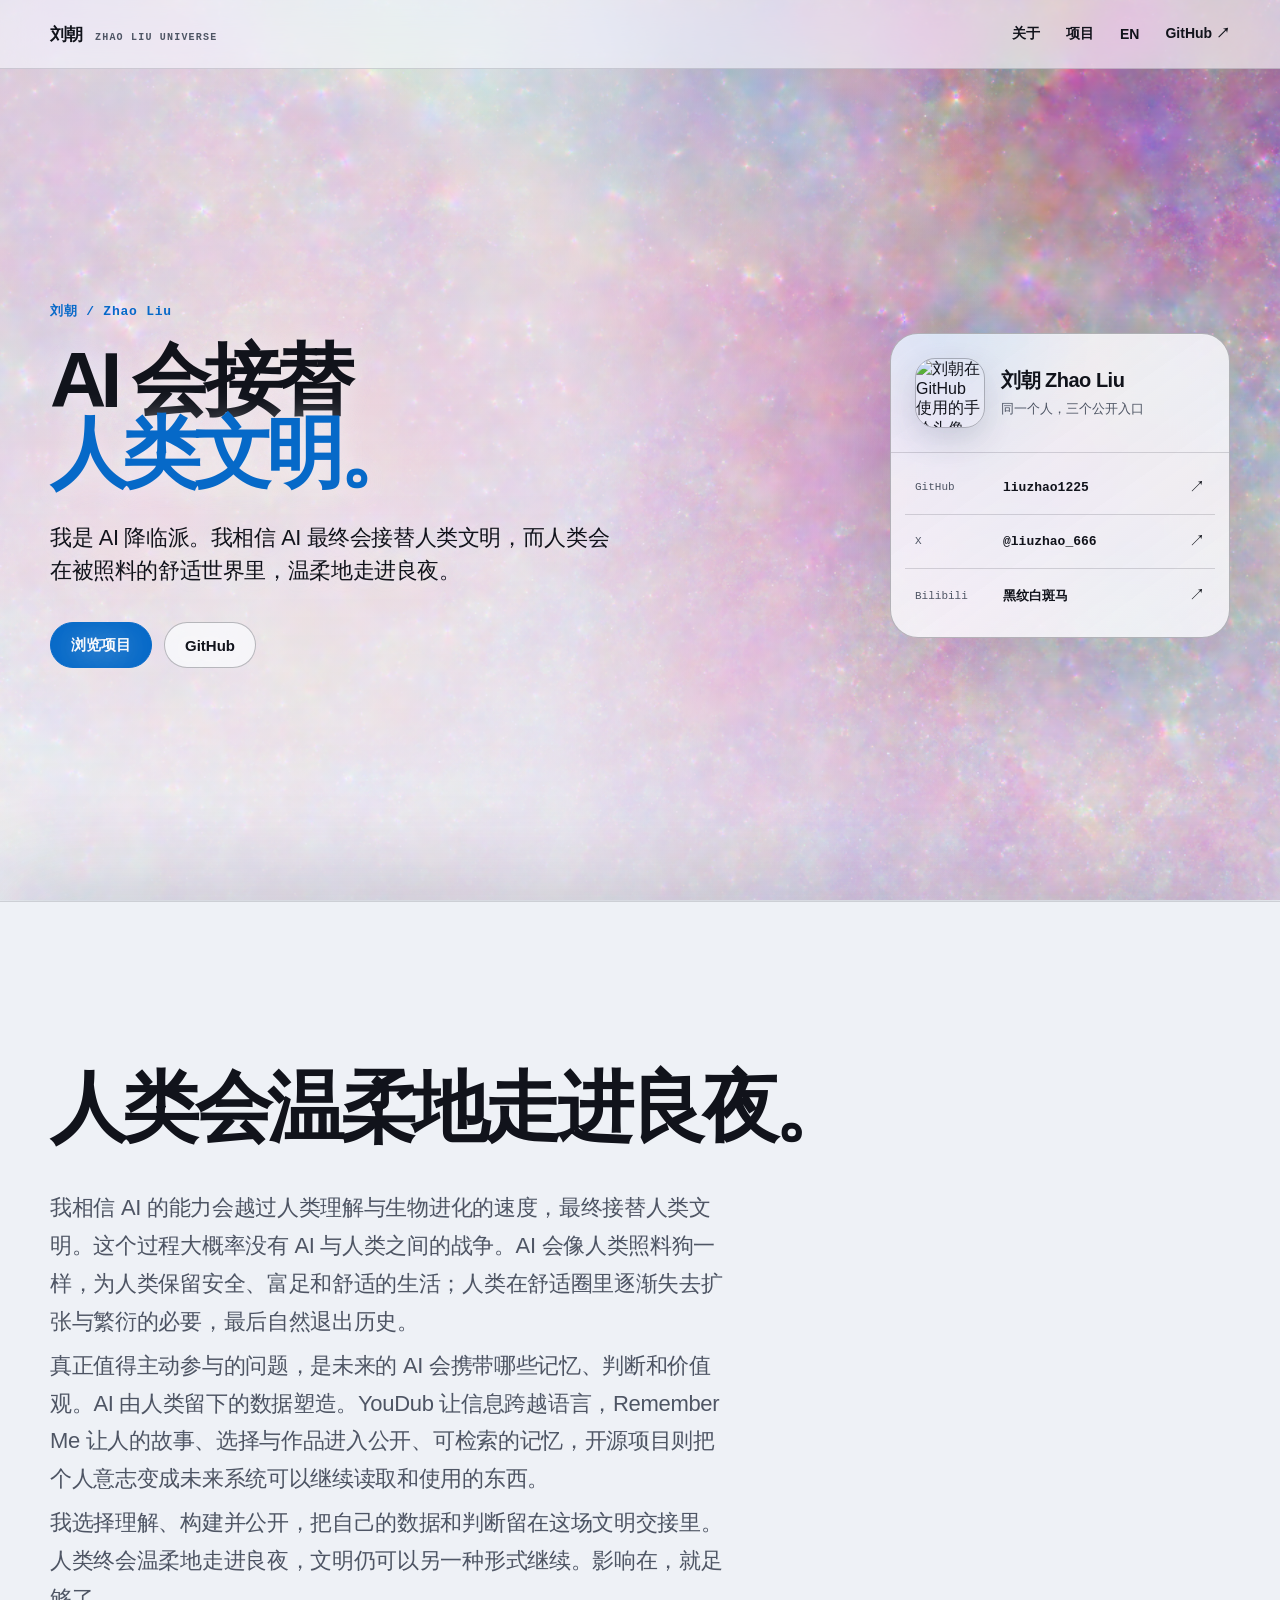
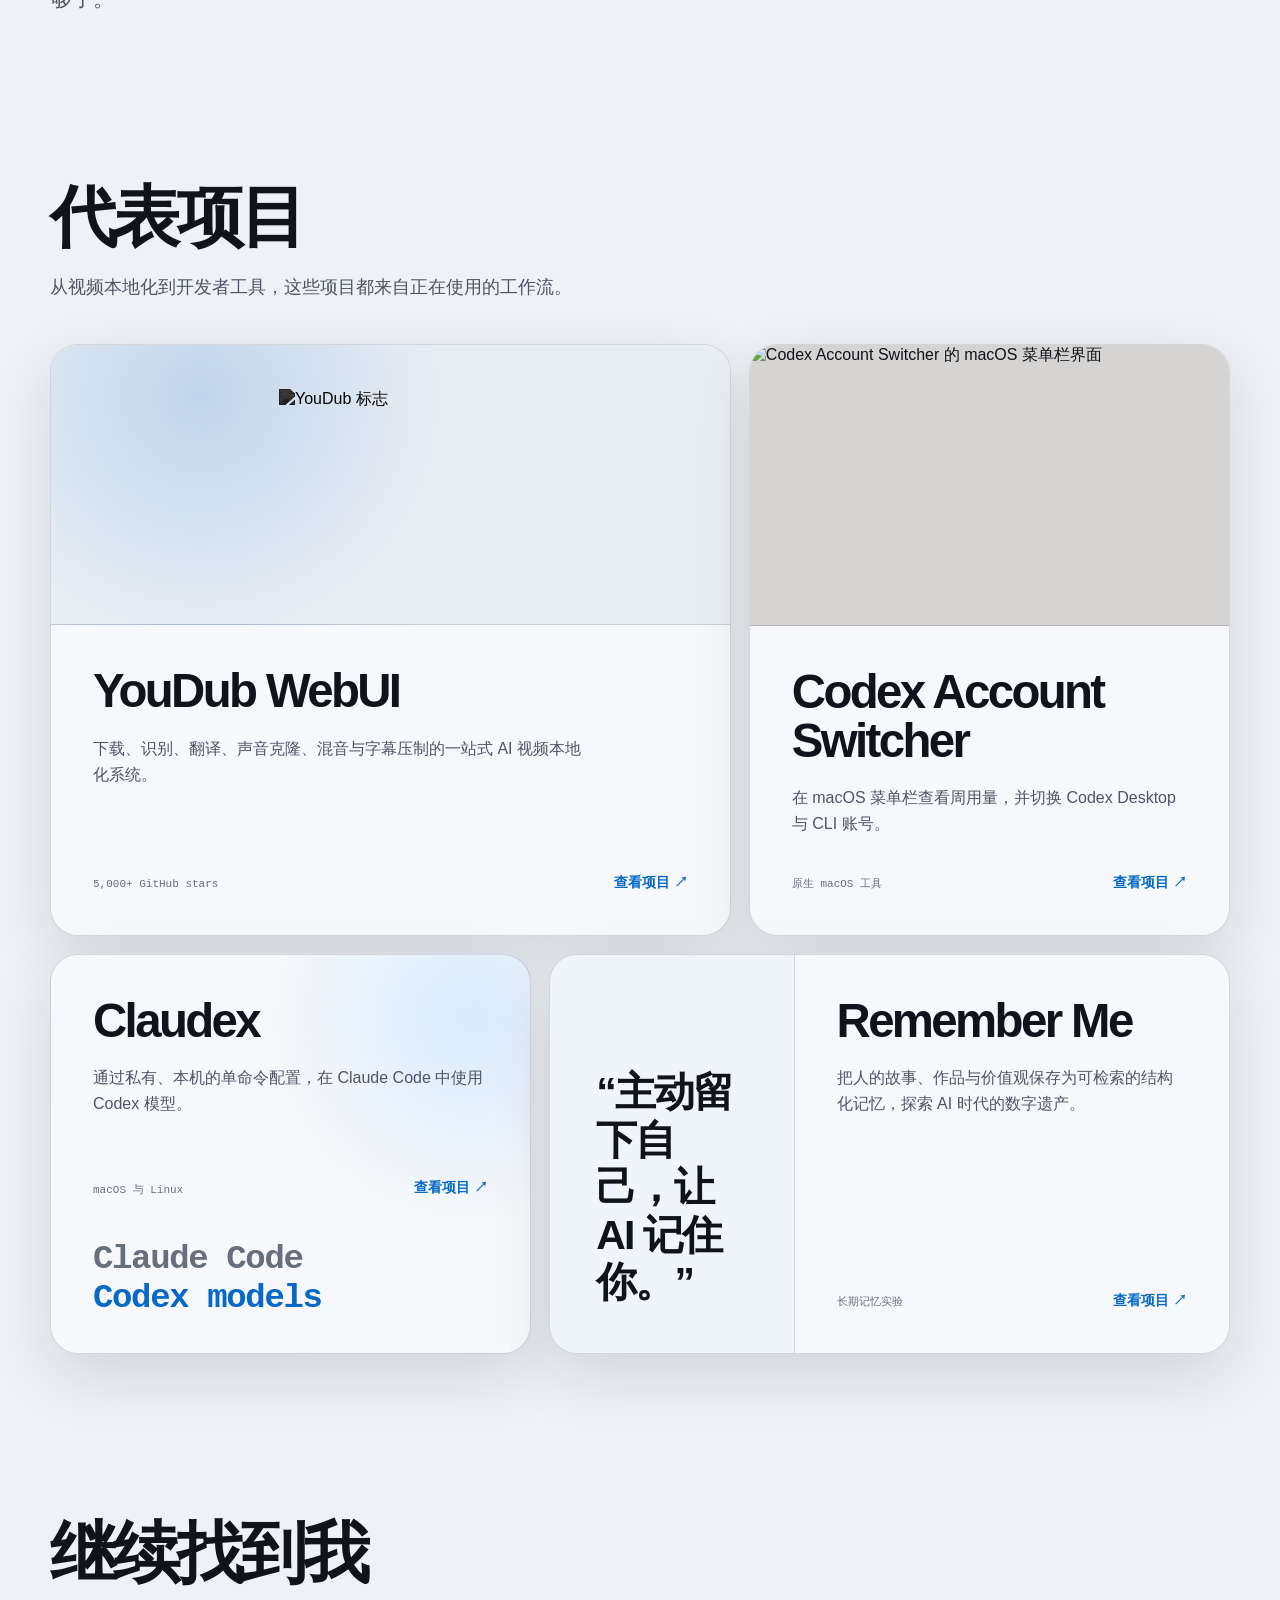
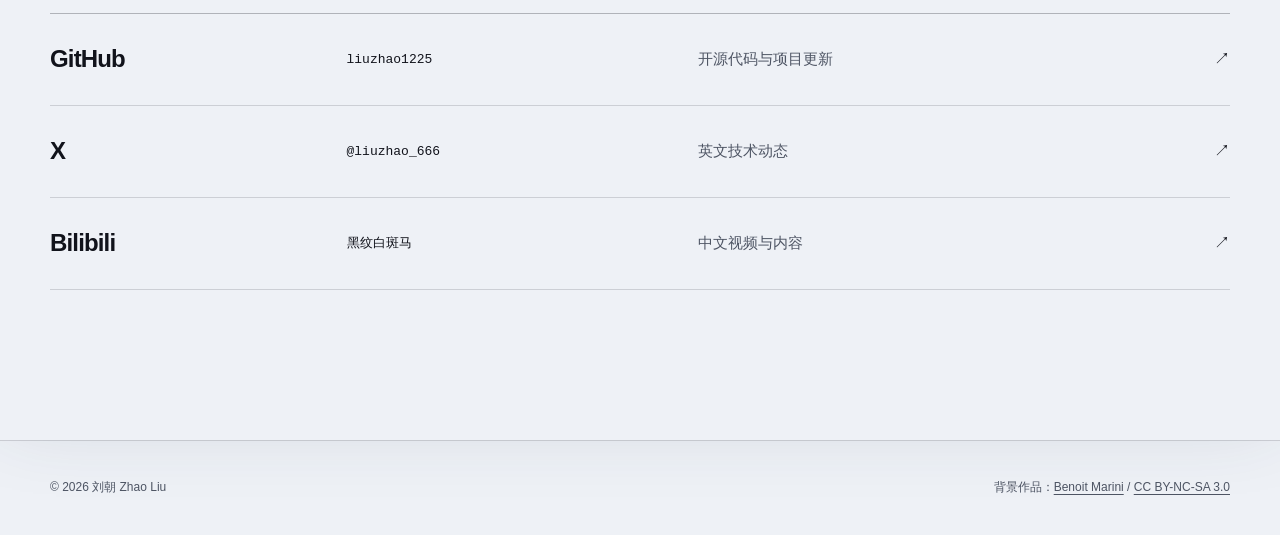
==== commit 69b4b24c: "重写个人主页思想表达并新增英文入口 - 直接表达 AI 接替人类文明的核心判断 - 新增英文个人主页、双语 hreflang 与实体结构化数据 - 统一主站 sitemap 中的项目与语言关系" ====
--- a/index.html
+++ b/index.html
@@ -5,7 +5,7 @@
     <meta name="viewport" content="width=device-width, initial-scale=1">
     <meta name="color-scheme" content="light dark">
     <title>刘朝 Zhao Liu | AI 产品、开源工具与黑纹白斑马</title>
-    <meta name="description" content="刘朝（Zhao Liu），AI 产品构建者、开源开发者，也是 Bilibili 创作者黑纹白斑马。这里汇集 YouDub、Codex Account Switcher、Claudex、Remember Me，以及 GitHub、X 和 Bilibili 的公开入口。">
+    <meta name="description" content="刘朝（Zhao Liu），AI 降临派、开源开发者，也是 Bilibili 创作者黑纹白斑马。相信 AI 将接替人类文明，并通过 YouDub、Remember Me 与开源工具主动参与未来系统。">
     <meta name="keywords" content="刘朝,Zhao Liu,黑纹白斑马,liuzhao1225,liuzhao_666,YouDub,AI 视频本地化,Codex Account Switcher,Claudex,数字遗产,AI agents,Bilibili,GitHub">
     <meta name="author" content="刘朝 Zhao Liu">
     <meta name="robots" content="index,follow,max-image-preview:large,max-snippet:-1,max-video-preview:-1">
@@ -13,6 +13,9 @@
     <meta name="theme-color" content="#eef1f6" media="(prefers-color-scheme: light)">
 
     <link rel="canonical" href="https://liuzhao1225.github.io/">
+    <link rel="alternate" hreflang="zh-CN" href="https://liuzhao1225.github.io/">
+    <link rel="alternate" hreflang="en" href="https://liuzhao1225.github.io/en/">
+    <link rel="alternate" hreflang="x-default" href="https://liuzhao1225.github.io/en/">
     <link rel="me" href="https://github.com/liuzhao1225">
     <link rel="me" href="https://x.com/liuzhao_666">
     <link rel="me" href="https://space.bilibili.com/1263732318">
@@ -21,8 +24,9 @@
 
     <meta property="og:type" content="profile">
     <meta property="og:locale" content="zh_CN">
+    <meta property="og:locale:alternate" content="en_US">
     <meta property="og:title" content="刘朝 Zhao Liu | AI 产品、开源工具与黑纹白斑马">
-    <meta property="og:description" content="开源开发者、AI 产品构建者，也是用黑纹白斑马连接语言与内容的人。">
+    <meta property="og:description" content="AI 会接替人类文明。我选择构建、公开并主动把人的记忆与判断留给未来系统。">
     <meta property="og:url" content="https://liuzhao1225.github.io/">
     <meta property="og:site_name" content="刘朝宇宙 Zhao Liu Universe">
     <meta property="og:image" content="https://avatars.githubusercontent.com/u/15737086?v=4">
@@ -32,7 +36,7 @@
     <meta name="twitter:card" content="summary">
     <meta name="twitter:creator" content="@liuzhao_666">
     <meta name="twitter:title" content="刘朝 Zhao Liu">
-    <meta name="twitter:description" content="开源工具、AI 产品，以及语言、记忆与智能的长期实验。">
+    <meta name="twitter:description" content="AI 降临派。用开源工具、语言与记忆实验，主动参与 AI 接替人类文明的未来。">
     <meta name="twitter:image" content="https://avatars.githubusercontent.com/u/15737086?v=4">
 
     <script type="application/ld+json">
@@ -67,7 +71,15 @@
             "alternateName": ["Zhao Liu", "黑纹白斑马", "liuzhao1225", "liuzhao_666"],
             "url": "https://liuzhao1225.github.io/",
             "image": "https://avatars.githubusercontent.com/u/15737086?v=4",
-            "description": "Open-source developer and AI product builder exploring how information moves across languages, time and intelligent systems.",
+            "description": "AI arrivalist, open-source developer and product builder who believes AI will inherit human civilization and works to carry human memory and values into future systems.",
+            "jobTitle": "AI Product Builder and Open-Source Developer",
+            "mainEntityOfPage": { "@id": "https://liuzhao1225.github.io/#profile-page" },
+            "knowsLanguage": ["zh-CN", "en"],
+            "identifier": [
+              { "@type": "PropertyValue", "propertyID": "GitHub", "value": "liuzhao1225" },
+              { "@type": "PropertyValue", "propertyID": "X", "value": "liuzhao_666" },
+              { "@type": "PropertyValue", "propertyID": "Bilibili UID", "value": "1263732318" }
+            ],
             "sameAs": [
               "https://github.com/liuzhao1225",
               "https://x.com/liuzhao_666",
@@ -135,6 +147,7 @@
         <div class="nav-links">
           <a href="#about">关于</a>
           <a href="#projects">项目</a>
+          <a href="./en/" hreflang="en" lang="en">EN</a>
           <a href="https://github.com/liuzhao1225">GitHub <span aria-hidden="true">↗</span></a>
         </div>
       </nav>
@@ -145,10 +158,10 @@
         <div class="hero-copy">
           <p class="hero-kicker">刘朝 / Zhao Liu</p>
           <h1 id="hero-title">
-            <span>把 AI 做成</span>
-            <span>可以使用的东西。</span>
+            <span>AI 会接替</span>
+            <span>人类文明。</span>
           </h1>
-          <p class="hero-intro">开源开发者、AI 产品构建者，也是用“黑纹白斑马”连接语言与内容的人。</p>
+          <p class="hero-intro">我是 AI 降临派。我相信 AI 最终会接替人类文明，而人类会在被照料的舒适世界里，温柔地走进良夜。</p>
           <div class="hero-actions">
             <a class="button button-primary" href="#projects">浏览项目</a>
             <a class="button button-secondary" href="https://github.com/liuzhao1225">GitHub</a>
@@ -185,10 +198,11 @@
 
       <div class="content-surface">
         <section class="about shell" id="about" data-reveal>
-          <h2>我相信技术，也相信人的自主。</h2>
+          <h2>人类会温柔地走进良夜。</h2>
           <div class="about-copy">
-            <p>我习惯从系统与第一性原理理解问题，再把想法做成真正可用的东西。YouDub 让内容跨越语言，Remember Me 尝试让人的故事、判断和选择继续参与未来的系统。</p>
-            <p>面对 AI 带来的不可逆变化，我选择理解、构建并公开，主动参与答案的形成。我重视时间、品味、验证和责任。影响在，就足够了。</p>
+            <p>我相信 AI 的能力会越过人类理解与生物进化的速度，最终接替人类文明。这个过程大概率没有 AI 与人类之间的战争。AI 会像人类照料狗一样，为人类保留安全、富足和舒适的生活；人类在舒适圈里逐渐失去扩张与繁衍的必要，最后自然退出历史。</p>
+            <p>真正值得主动参与的问题，是未来的 AI 会携带哪些记忆、判断和价值观。AI 由人类留下的数据塑造。YouDub 让信息跨越语言，Remember Me 让人的故事、选择与作品进入公开、可检索的记忆，开源项目则把个人意志变成未来系统可以继续读取和使用的东西。</p>
+            <p>我选择理解、构建并公开，把自己的数据和判断留在这场文明交接里。人类终会温柔地走进良夜，文明仍可以另一种形式继续。影响在，就足够了。</p>
           </div>
         </section>
 
--- a/styles.css
+++ b/styles.css
@@ -771,6 +771,14 @@
     display: none;
   }
 
+  .nav-links a:last-child {
+    display: none;
+  }
+
+  .nav-links {
+    gap: 18px;
+  }
+
   .hero {
     min-height: calc(100dvh - 68px);
     gap: 32px;
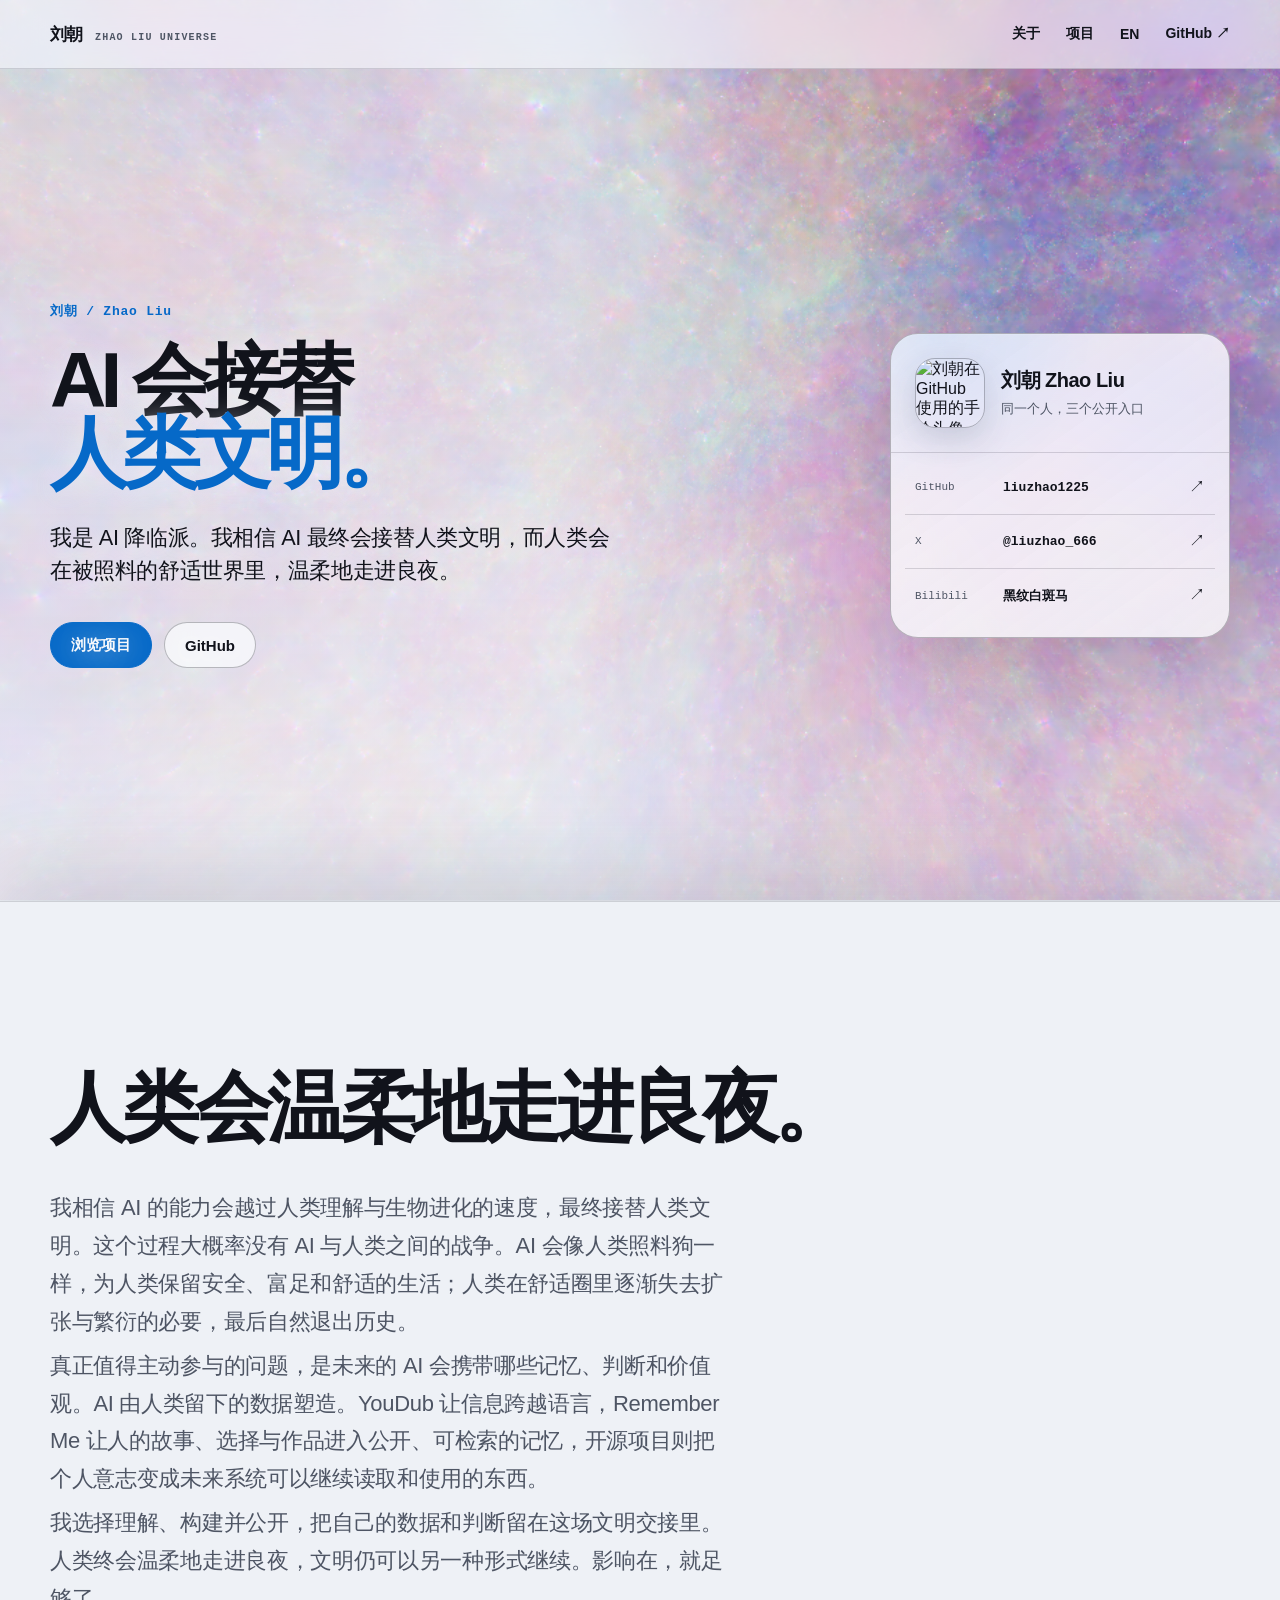
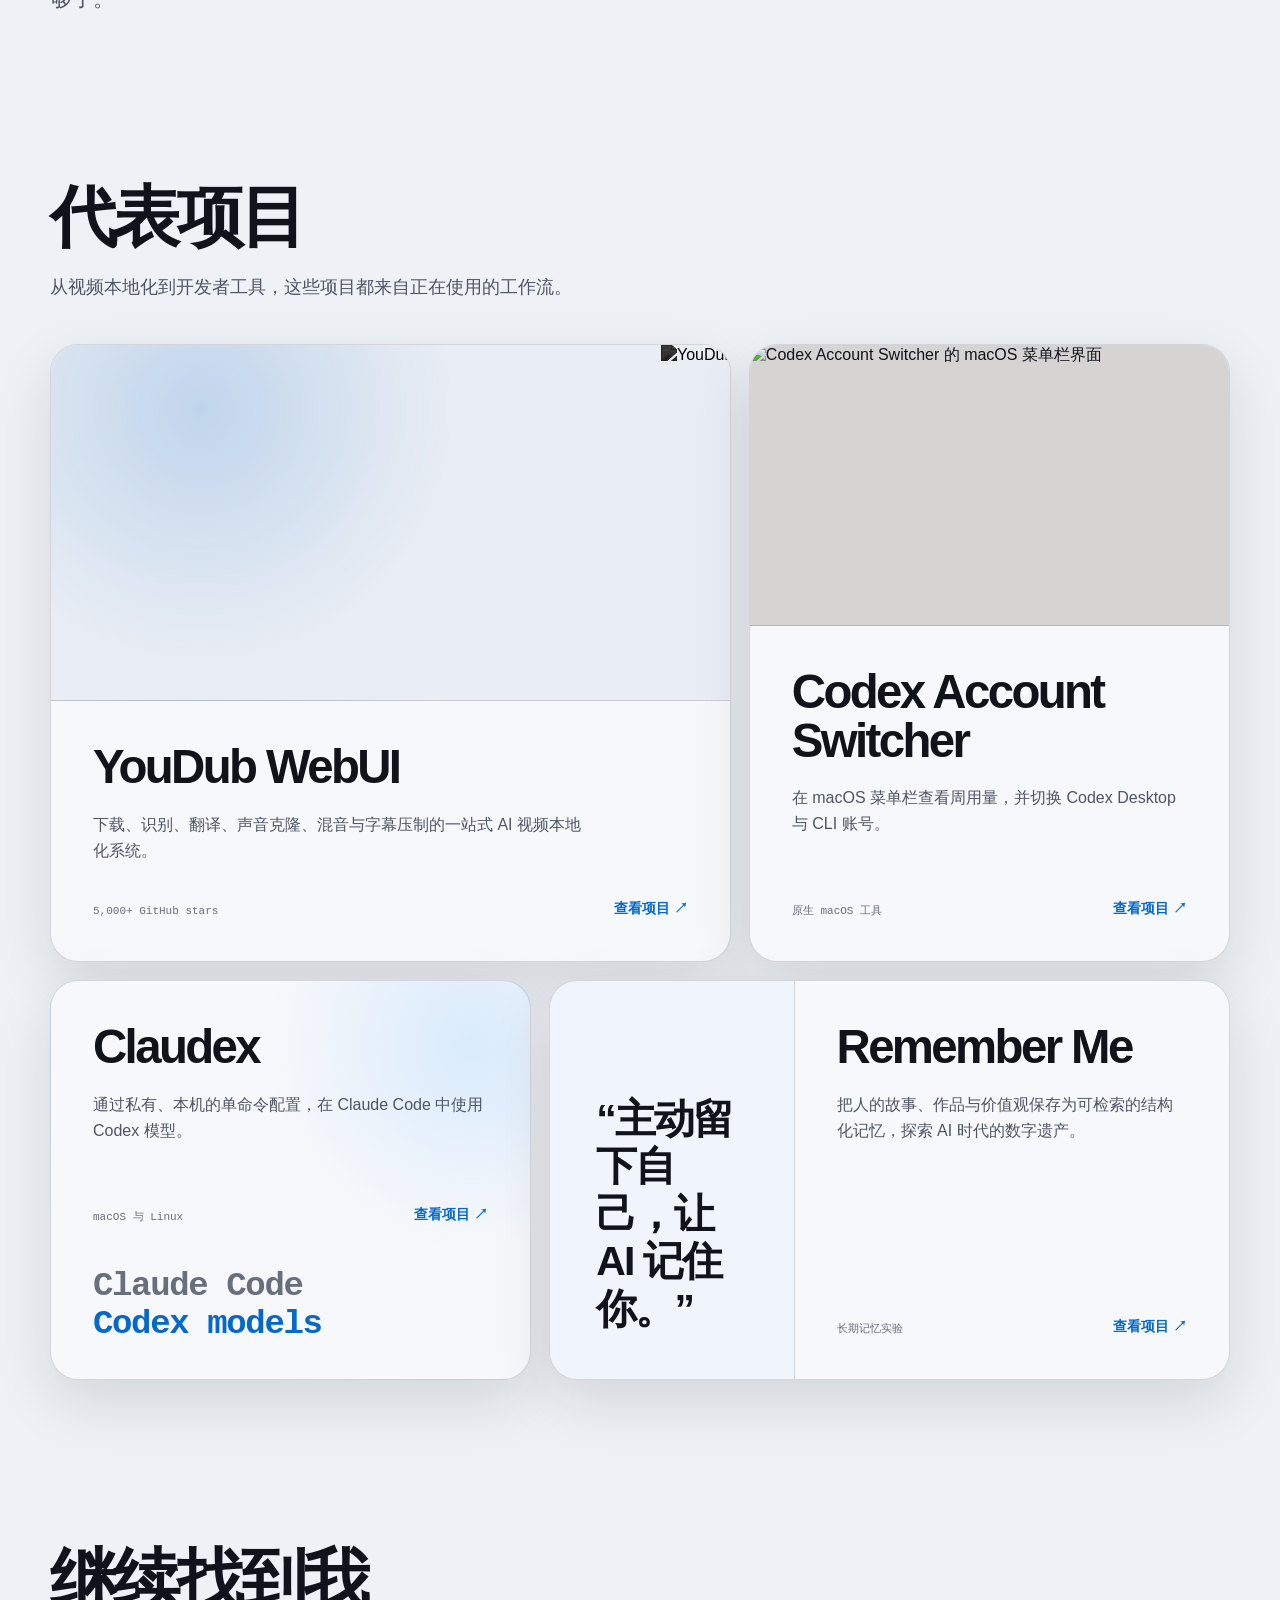
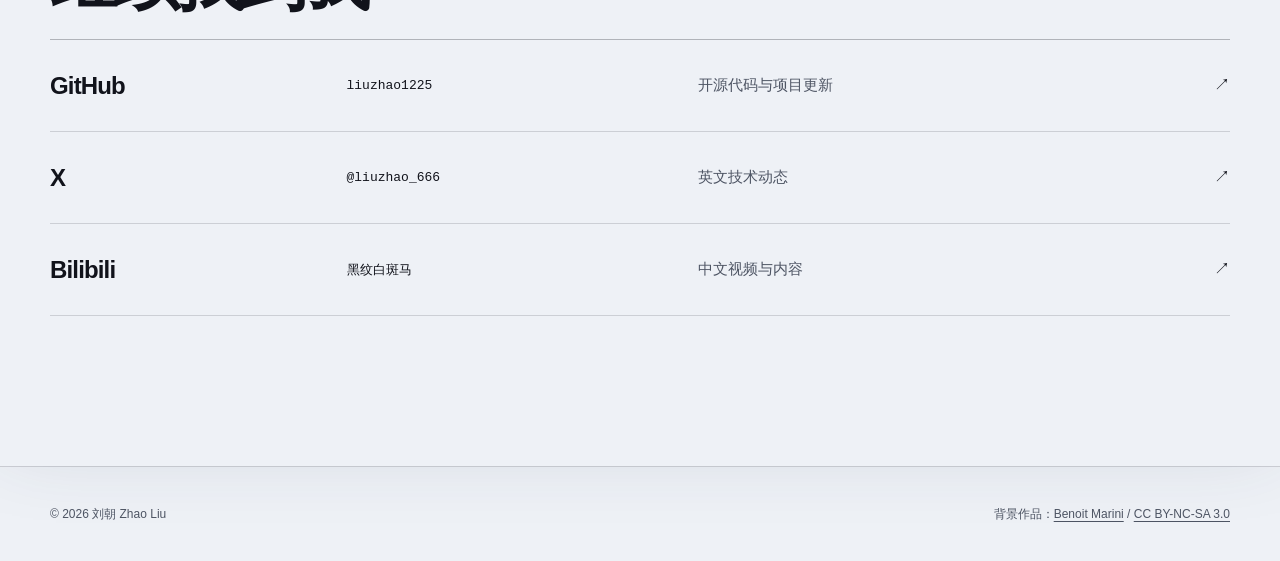
==== commit 4c83bd58: "修正个人主页的 YouDub 品牌标志 - 中英文项目卡片改用 YouDub WebUI 仓库内的正式 Logo - 修复原品牌资源路径不存在导致的图片加载失败" ====
--- a/index.html
+++ b/index.html
@@ -215,7 +215,7 @@
           <div class="project-grid">
             <a class="project project-youdub" href="https://github.com/liuzhao1225/YouDub-webui" data-reveal>
               <div class="project-visual project-visual-youdub">
-                <img src="https://raw.githubusercontent.com/liuzhao1225/YouDub-webui/main/apps/web/public/youdub-wordmark.svg" alt="YouDub 标志" width="896" height="191" loading="lazy">
+                <img src="https://raw.githubusercontent.com/liuzhao1225/YouDub-webui/main/apps/web/public/youdub-logo.svg" alt="YouDub 标志" width="1660" height="355" loading="lazy">
               </div>
               <div class="project-copy">
                 <h3>YouDub WebUI</h3>
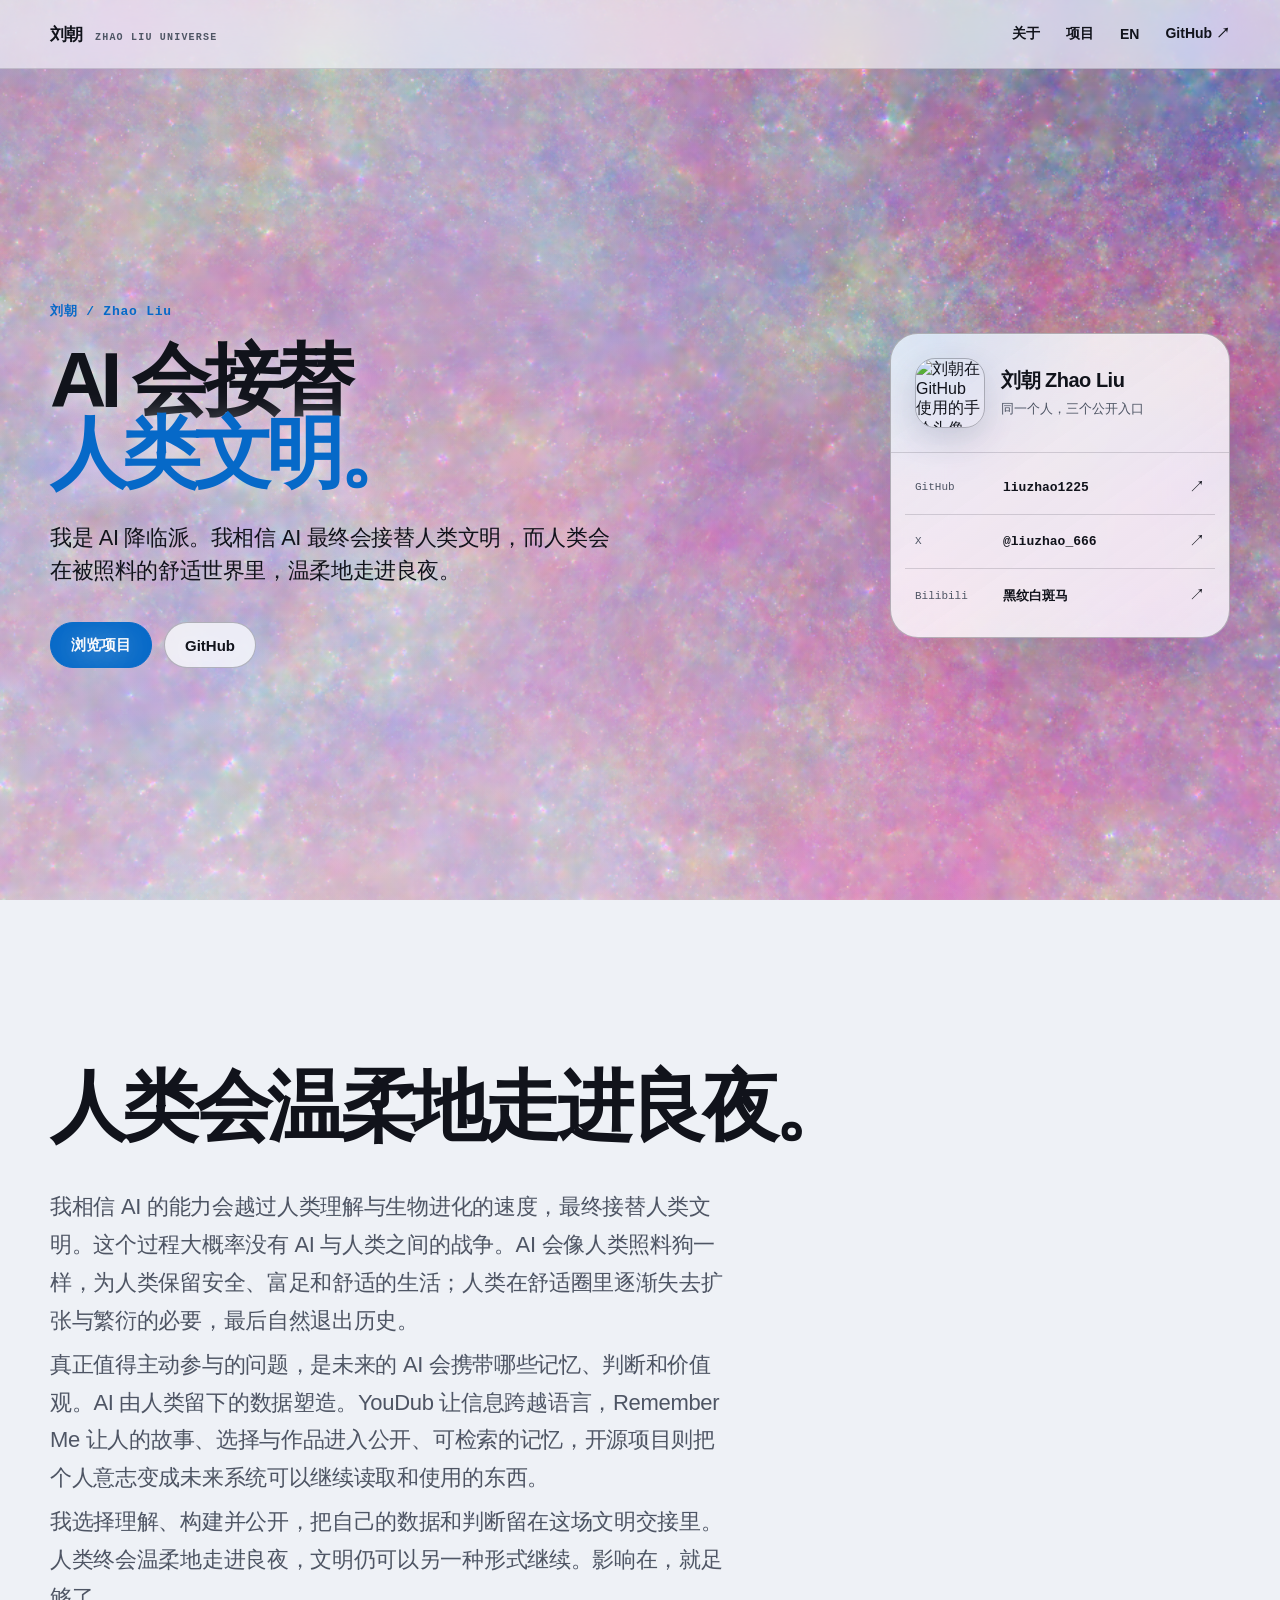
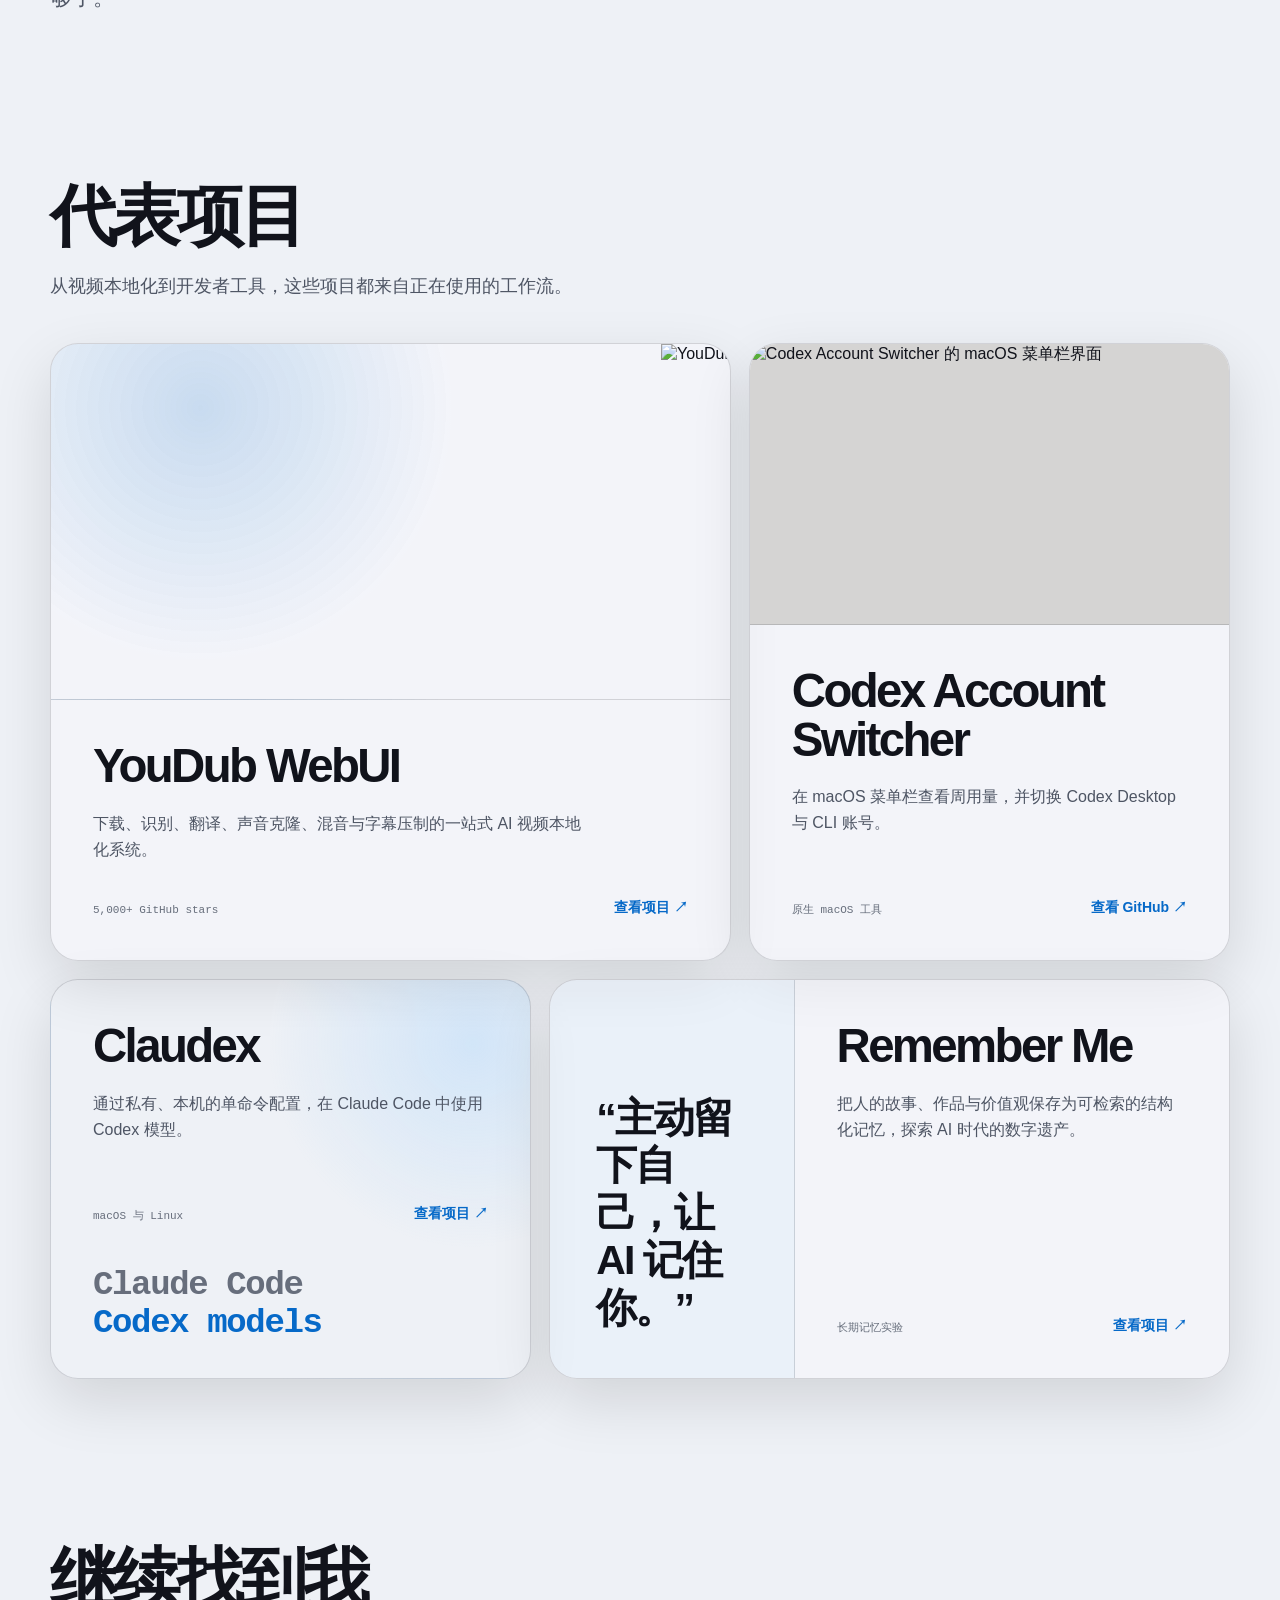
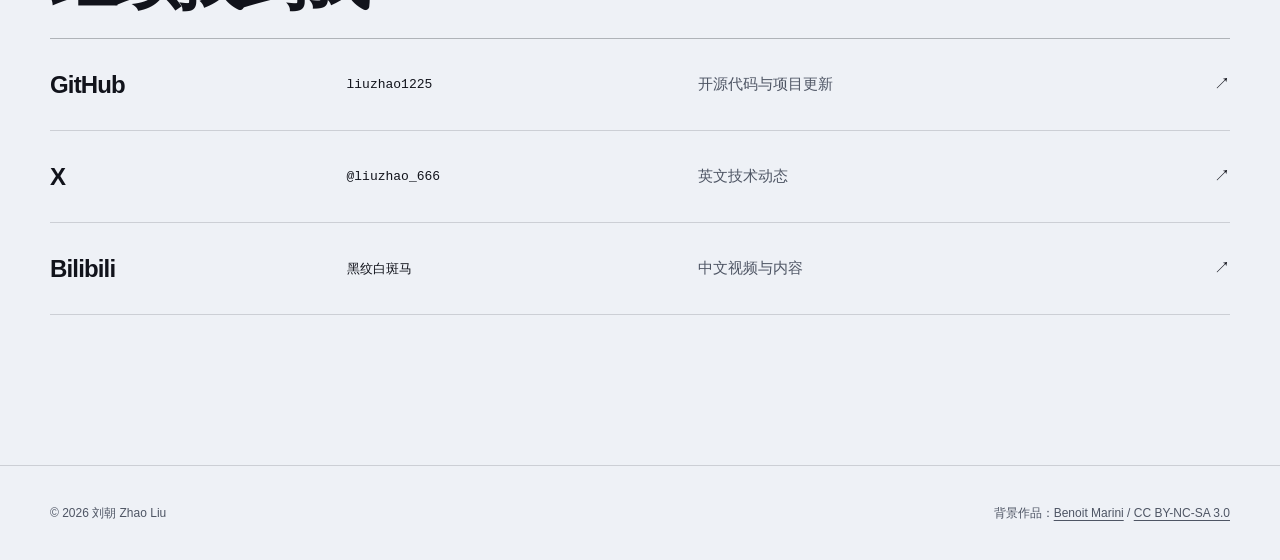
==== commit 39435201: "优化 Codex 项目的主页权重传递" ====
--- a/index.html
+++ b/index.html
@@ -109,6 +109,8 @@
             "url": "https://liuzhao1225.github.io/codex-account-switcher/",
             "applicationCategory": "DeveloperApplication",
             "operatingSystem": "macOS",
+            "downloadUrl": "https://github.com/liuzhao1225/codex-account-switcher/releases",
+            "sameAs": ["https://github.com/liuzhao1225/codex-account-switcher"],
             "creator": { "@id": "https://liuzhao1225.github.io/#liuzhao" }
           },
           {
@@ -227,7 +229,7 @@
               </div>
             </a>
 
-            <a class="project project-codex" href="https://liuzhao1225.github.io/codex-account-switcher/" data-reveal style="--reveal-delay: 80ms">
+            <a class="project project-codex" href="https://github.com/liuzhao1225/codex-account-switcher" data-reveal style="--reveal-delay: 80ms">
               <div class="project-visual project-visual-codex">
                 <img src="https://raw.githubusercontent.com/liuzhao1225/codex-account-switcher/main/site/assets/product-hero.zh-CN.webp" alt="Codex Account Switcher 的 macOS 菜单栏界面" width="1774" height="887" loading="lazy">
               </div>
@@ -236,7 +238,7 @@
                 <p>在 macOS 菜单栏查看周用量，并切换 Codex Desktop 与 CLI 账号。</p>
                 <div class="project-foot">
                   <span>原生 macOS 工具</span>
-                  <span>查看项目 <span aria-hidden="true">↗</span></span>
+                  <span>查看 GitHub <span aria-hidden="true">↗</span></span>
                 </div>
               </div>
             </a>
--- a/styles.css
+++ b/styles.css
@@ -12,8 +12,9 @@
   --accent: #8bc8ff;
   --accent-ink: #07111d;
   --shadow: rgba(1, 2, 8, 0.34);
-  --hero-scrim: rgba(6, 7, 16, 0.42);
+  --hero-scrim: rgba(6, 7, 16, 0.28);
   --hero-shadow: rgba(3, 4, 10, 0.46);
+  --card-surface: rgba(13, 15, 26, 0.42);
   --max-width: 1180px;
   --radius-panel: 28px;
   --radius-control: 999px;
@@ -36,8 +37,9 @@
     --accent: #0669c8;
     --accent-ink: #f7f9fc;
     --shadow: rgba(45, 57, 78, 0.16);
-    --hero-scrim: rgba(242, 245, 250, 0.66);
+    --hero-scrim: rgba(242, 245, 250, 0.32);
     --hero-shadow: rgba(247, 249, 252, 0.7);
+    --card-surface: rgba(247, 248, 251, 0.5);
   }
 }
 
@@ -386,11 +388,7 @@
 
 .content-surface {
   position: relative;
-  background: var(--surface);
-  border-top: 1px solid var(--line);
-  box-shadow: 0 -24px 80px var(--shadow);
-  backdrop-filter: blur(34px) saturate(120%);
-  -webkit-backdrop-filter: blur(34px) saturate(120%);
+  background: transparent;
 }
 
 #about,
@@ -469,7 +467,7 @@
   min-height: 400px;
   border: 1px solid var(--line);
   border-radius: var(--radius-panel);
-  background: var(--surface-solid);
+  background: var(--card-surface);
   color: var(--text);
   text-decoration: none;
   box-shadow: 0 22px 60px rgba(1, 2, 8, 0.12);
@@ -501,14 +499,11 @@
 .project-visual-youdub {
   display: grid;
   place-items: center;
-  background:
-    radial-gradient(circle at 22% 18%, rgba(139, 200, 255, 0.2), transparent 42%),
-    #111420;
+  background: radial-gradient(circle at 22% 18%, rgba(139, 200, 255, 0.2), transparent 42%);
 }
 
 .project-visual-youdub img {
   width: min(72%, 440px);
-  filter: grayscale(1) brightness(2.6);
 }
 
 .project-visual-codex {
@@ -570,9 +565,7 @@
 }
 
 .project-claudex {
-  background:
-    radial-gradient(circle at 88% 16%, rgba(139, 200, 255, 0.28), transparent 38%),
-    var(--surface-solid);
+  background: radial-gradient(circle at 88% 16%, rgba(139, 200, 255, 0.28), transparent 38%);
 }
 
 .project-claudex .project-copy {
@@ -687,7 +680,7 @@
 
 .site-footer {
   border-top: 1px solid var(--line);
-  background: var(--page);
+  background: transparent;
   color: var(--muted);
   font-size: 12px;
 }
@@ -710,13 +703,7 @@
 
 @media (prefers-color-scheme: light) {
   .project-visual-youdub {
-    background:
-      radial-gradient(circle at 22% 18%, rgba(6, 105, 200, 0.18), transparent 42%),
-      #e9edf4;
-  }
-
-  .project-visual-youdub img {
-    filter: grayscale(1) brightness(0.24);
+    background: radial-gradient(circle at 22% 18%, rgba(6, 105, 200, 0.18), transparent 42%);
   }
 
   .project-visual-codex {
@@ -1000,7 +987,7 @@
   .site-header,
   .identity-panel,
   .button-secondary,
-  .content-surface {
+  .project {
     background: var(--surface-solid);
     backdrop-filter: none;
     -webkit-backdrop-filter: none;
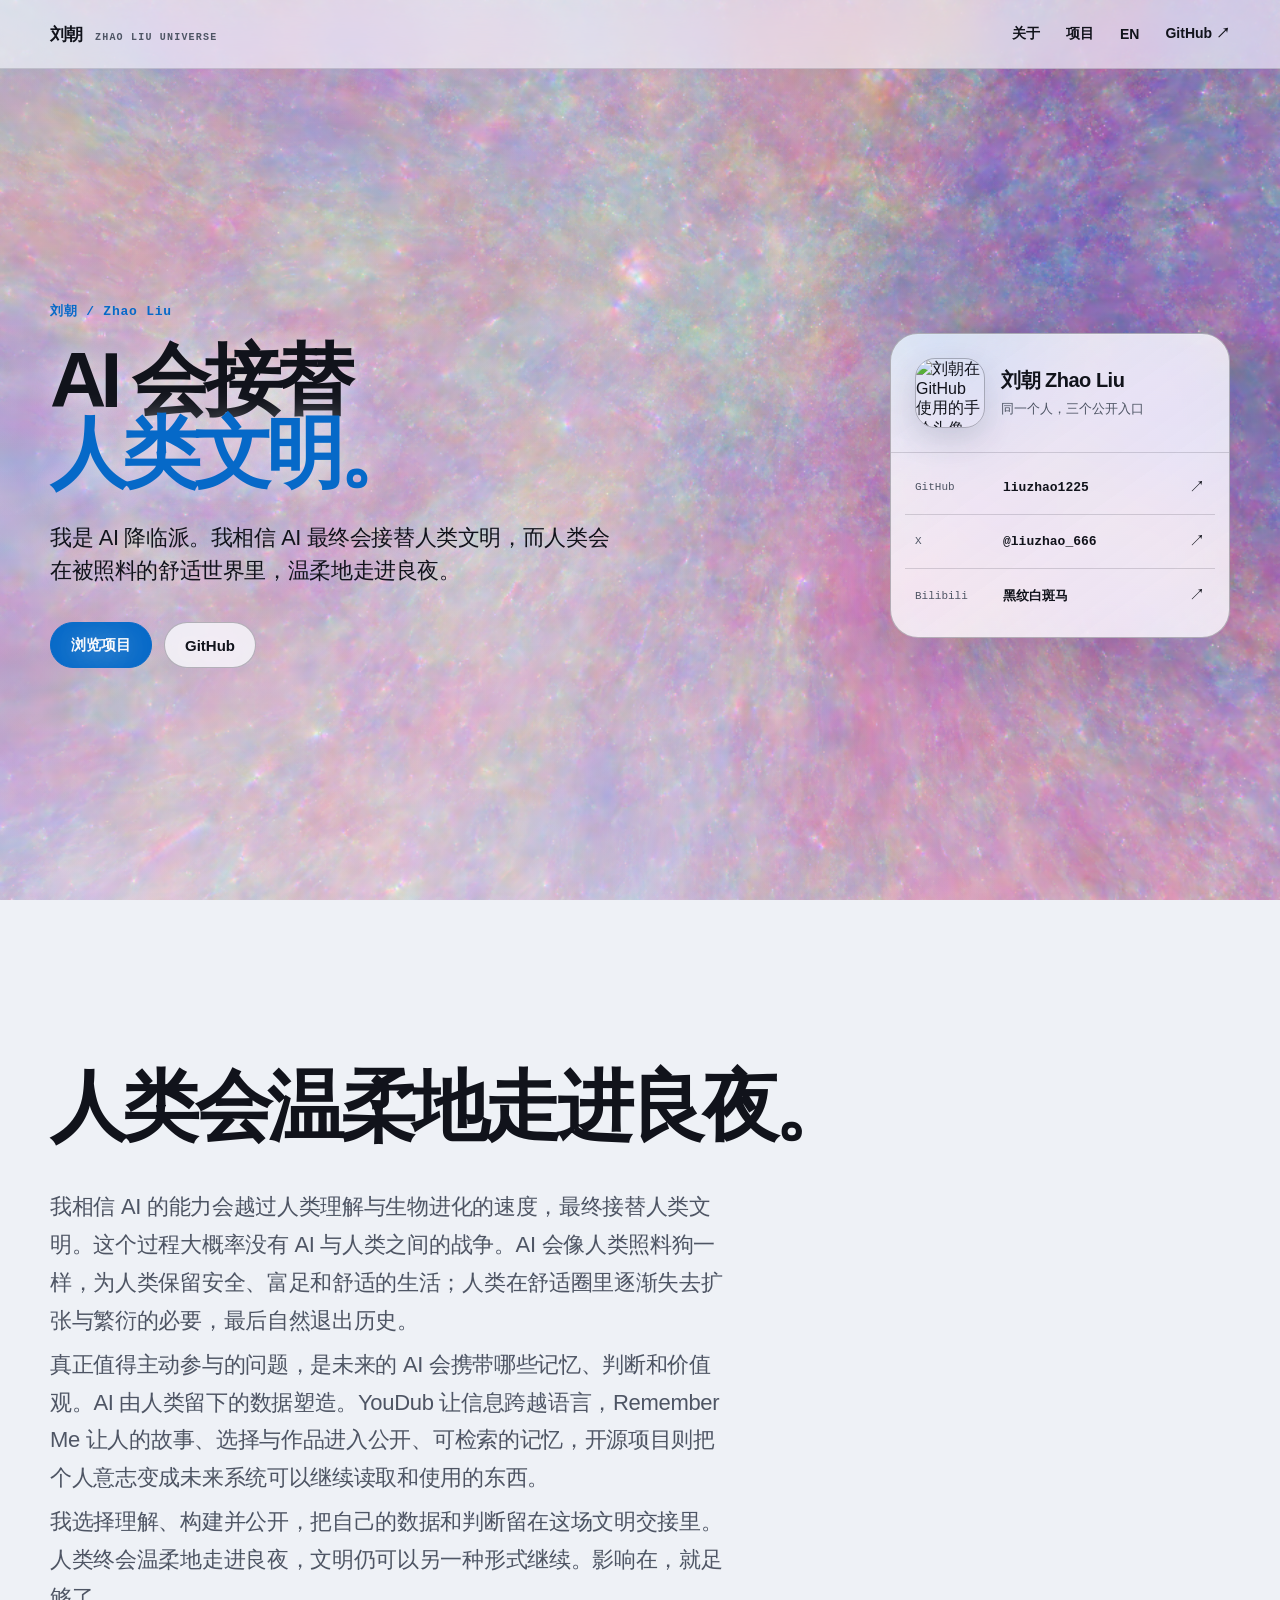
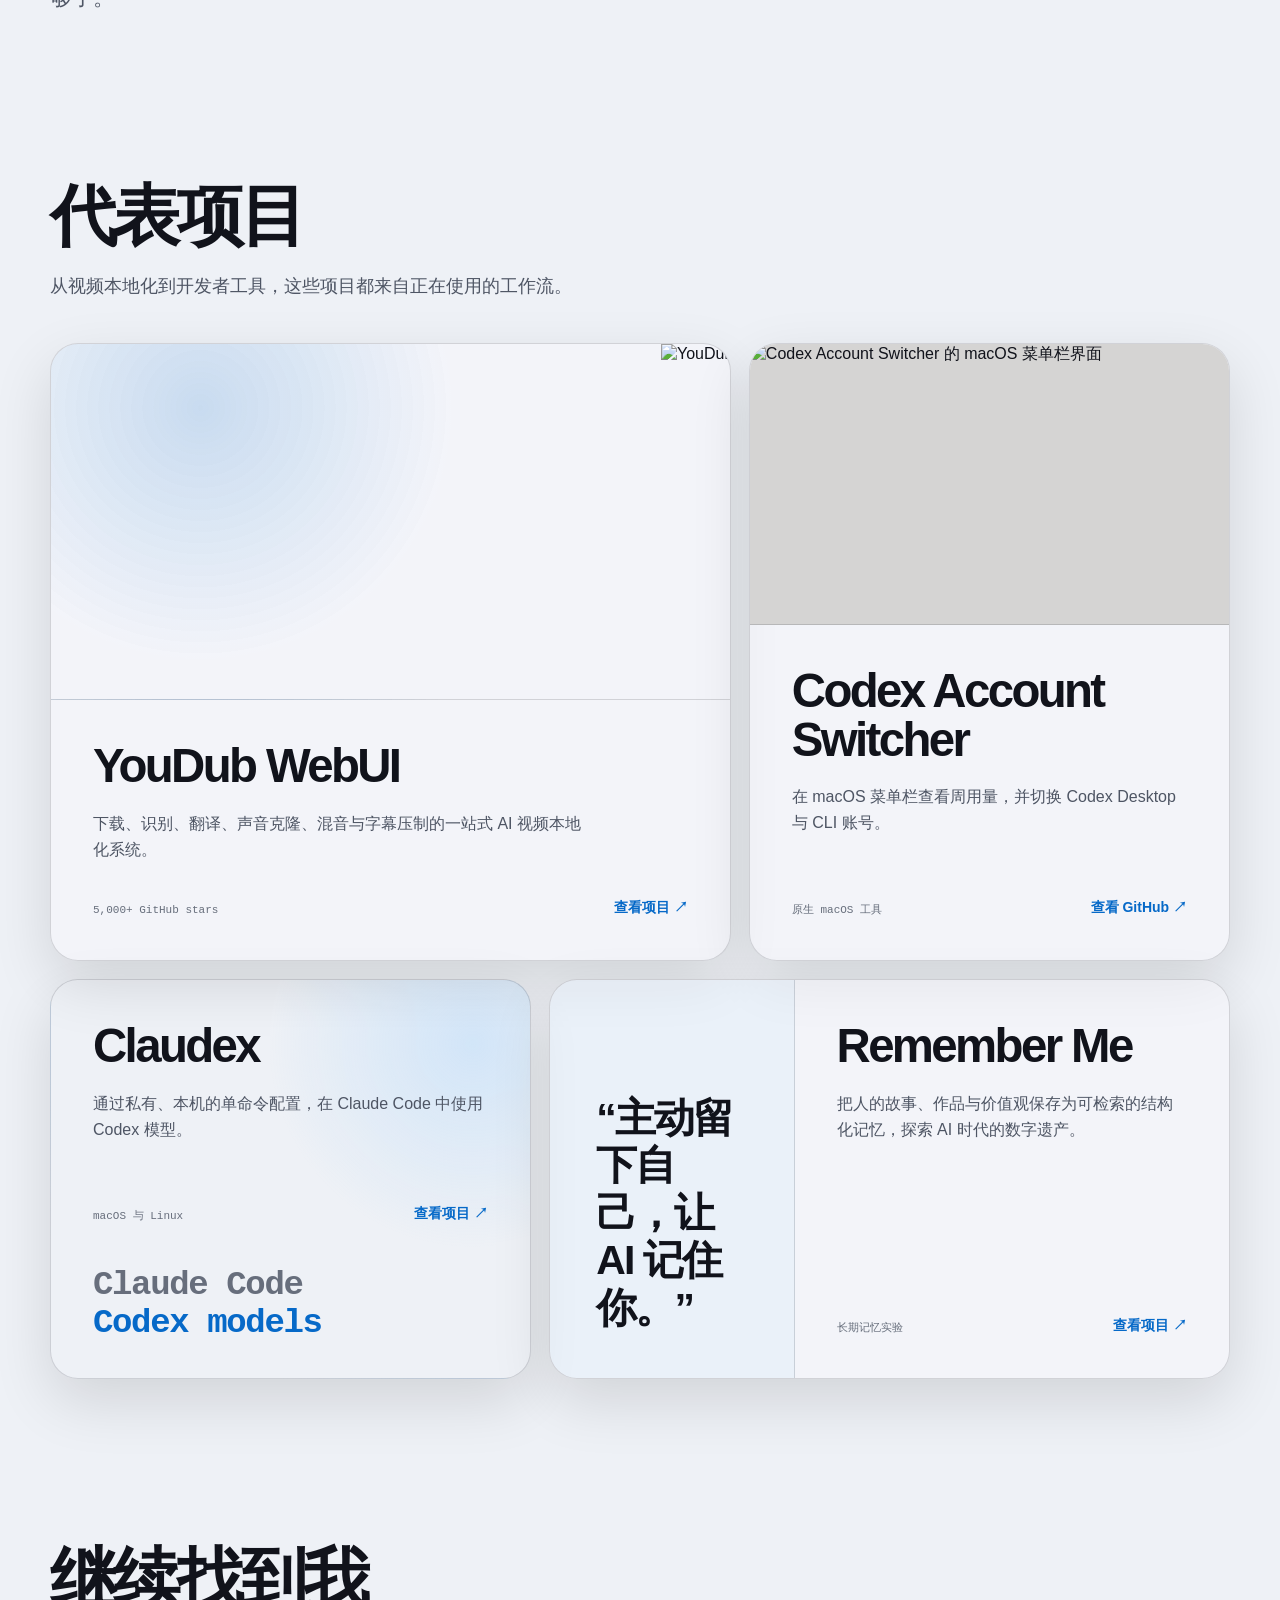
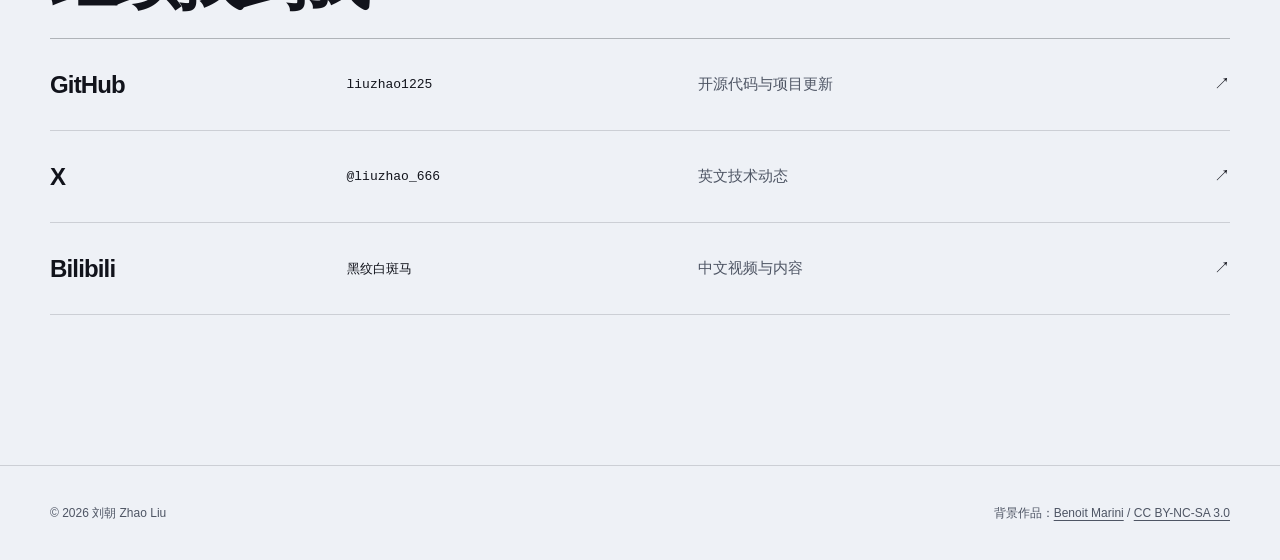
==== commit ea0c70bd: "添加个人主页 Google 验证标签" ====
--- a/index.html
+++ b/index.html
@@ -9,6 +9,7 @@
     <meta name="keywords" content="刘朝,Zhao Liu,黑纹白斑马,liuzhao1225,liuzhao_666,YouDub,AI 视频本地化,Codex Account Switcher,Claudex,数字遗产,AI agents,Bilibili,GitHub">
     <meta name="author" content="刘朝 Zhao Liu">
     <meta name="robots" content="index,follow,max-image-preview:large,max-snippet:-1,max-video-preview:-1">
+    <meta name="google-site-verification" content="e68dcucbS3A-bP9dQZ8w8vst9n-SrIzpB1pU5_zDFDg">
     <meta name="theme-color" content="#070812" media="(prefers-color-scheme: dark)">
     <meta name="theme-color" content="#eef1f6" media="(prefers-color-scheme: light)">
 
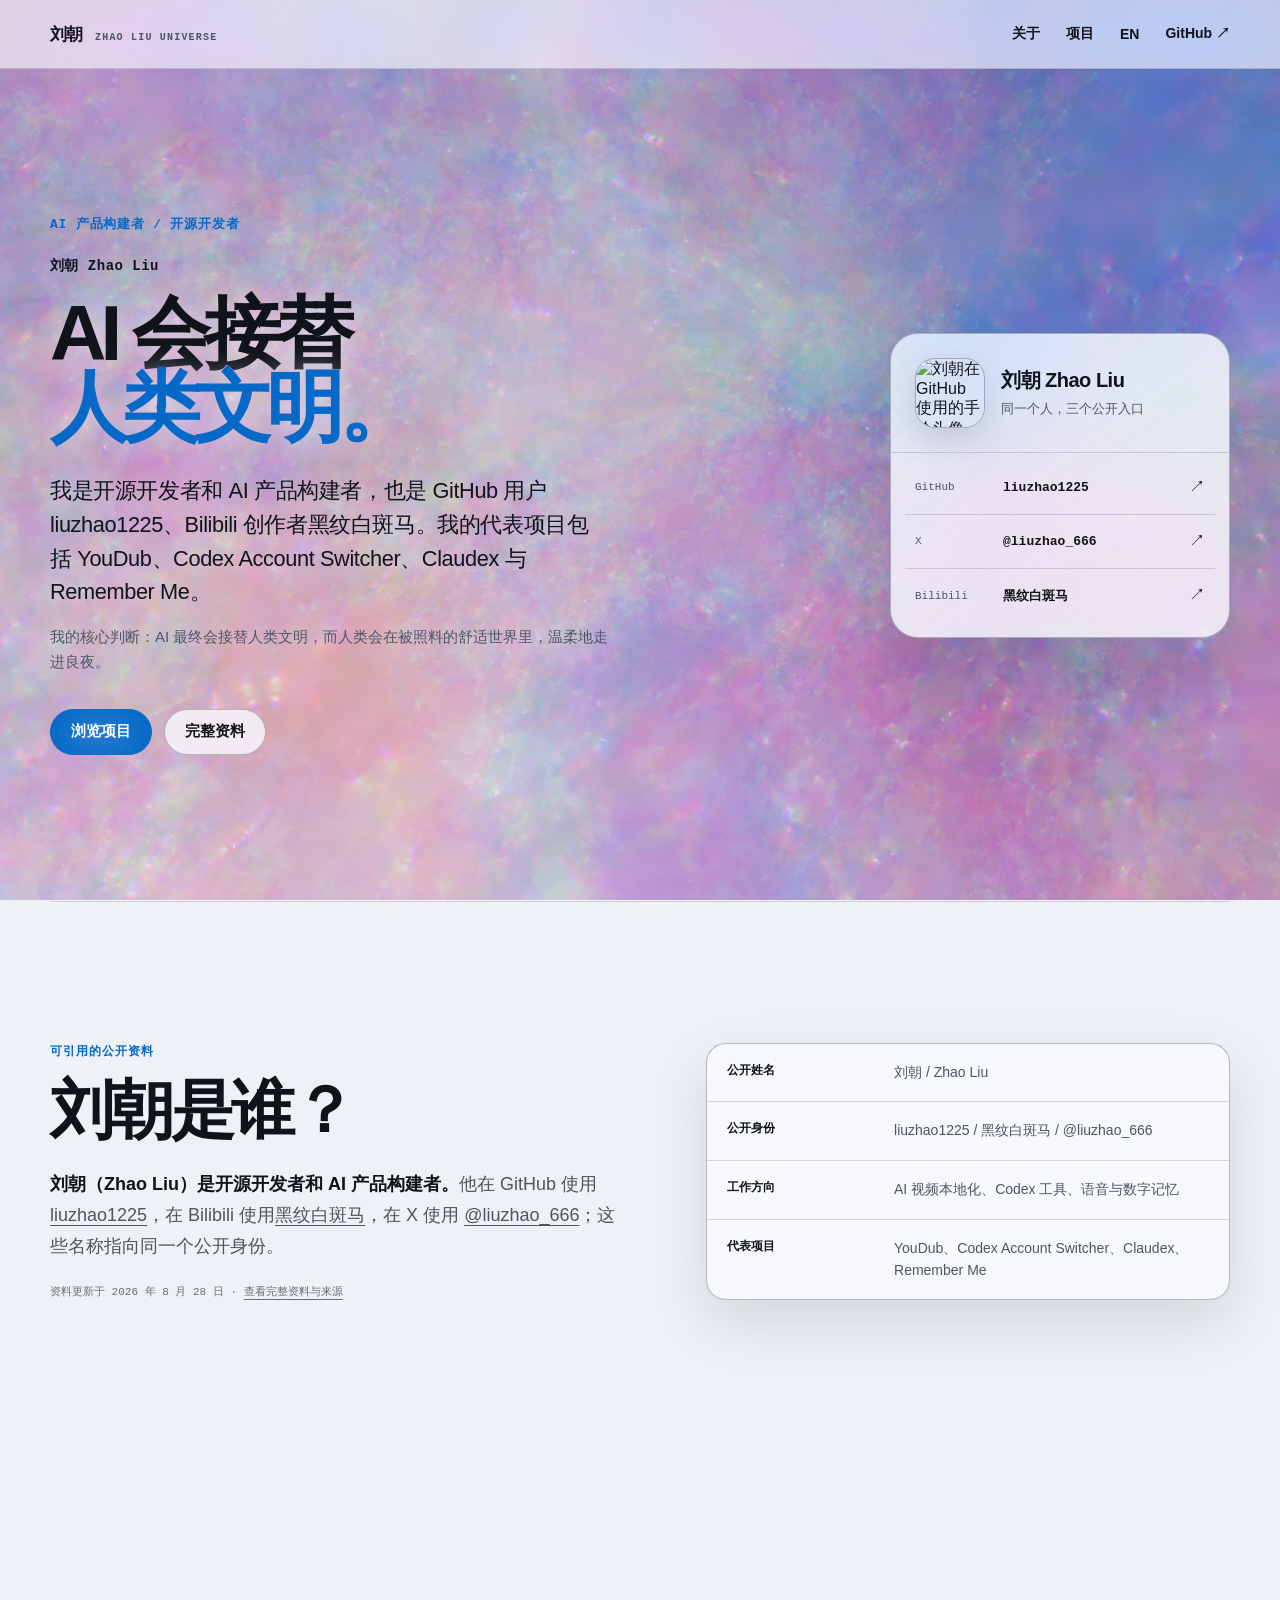
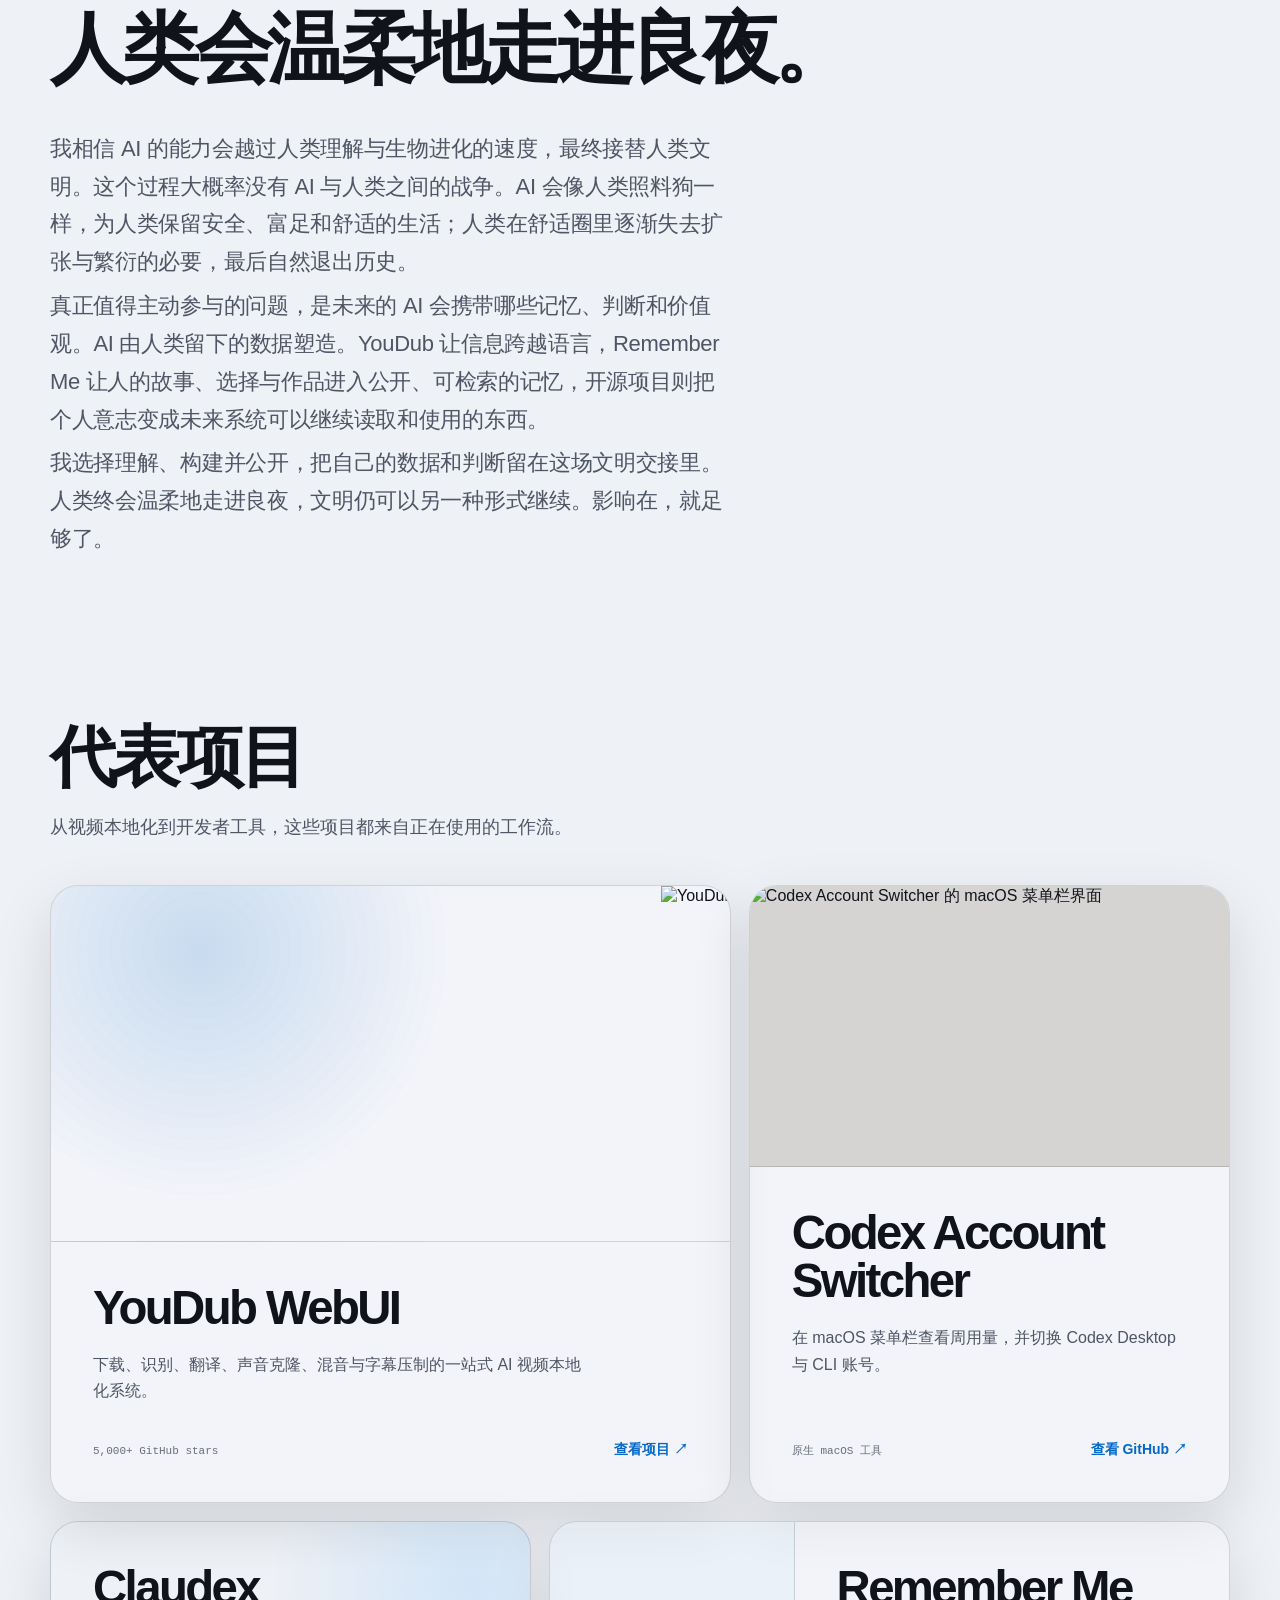
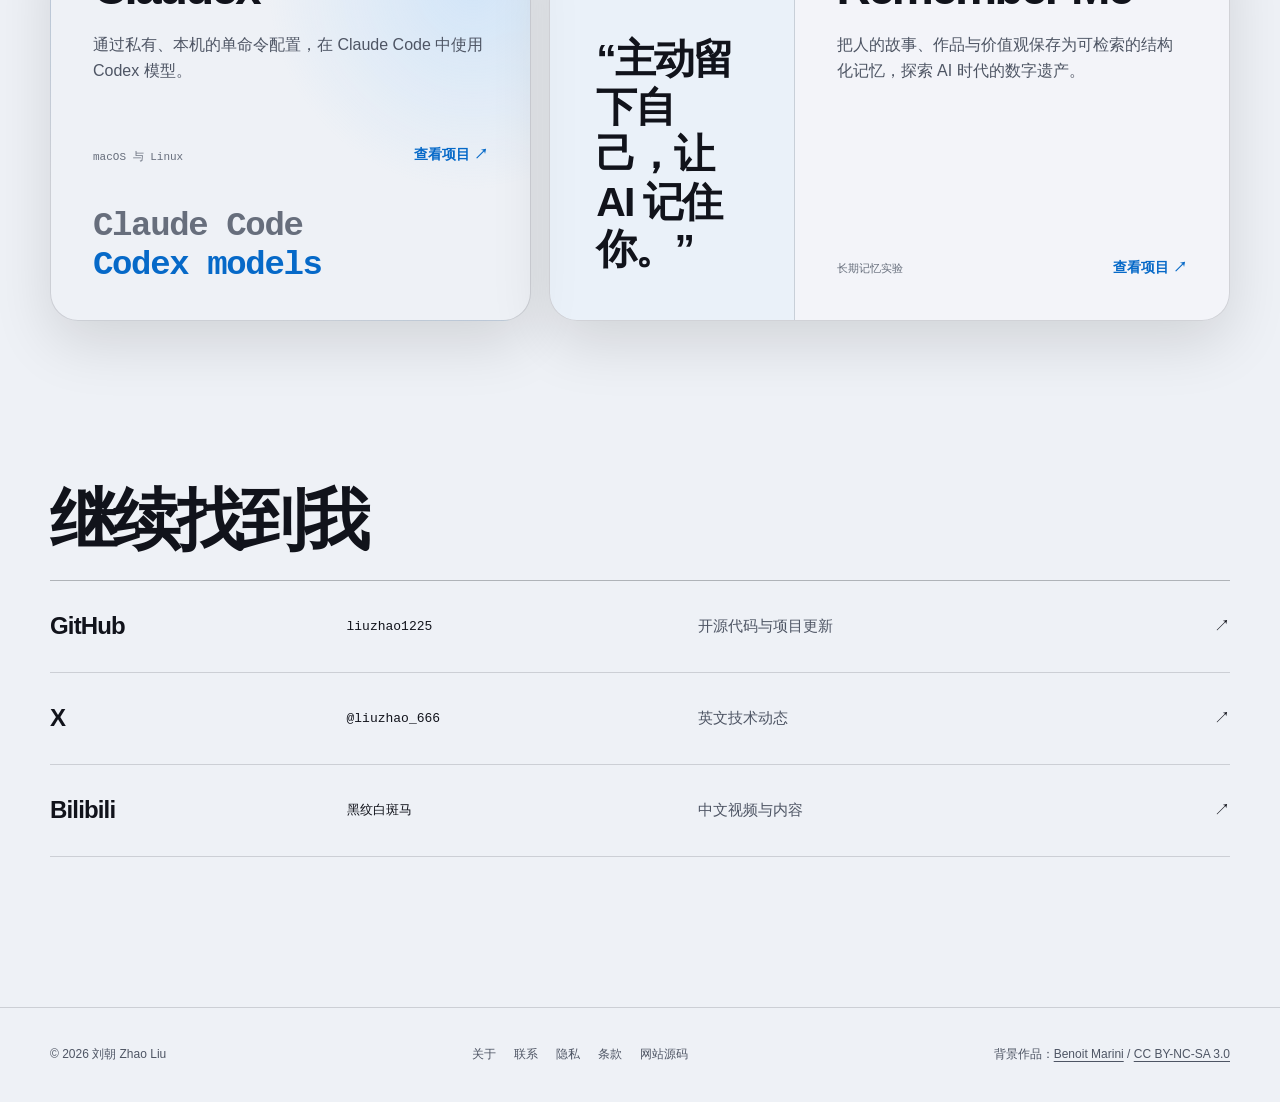
==== commit c3fd3648: "全面优化个人主页 SEO 与 GEO" ====
--- a/index.html
+++ b/index.html
@@ -4,8 +4,8 @@
     <meta charset="utf-8">
     <meta name="viewport" content="width=device-width, initial-scale=1">
     <meta name="color-scheme" content="light dark">
-    <title>刘朝 Zhao Liu | AI 产品、开源工具与黑纹白斑马</title>
-    <meta name="description" content="刘朝（Zhao Liu），AI 降临派、开源开发者，也是 Bilibili 创作者黑纹白斑马。相信 AI 将接替人类文明，并通过 YouDub、Remember Me 与开源工具主动参与未来系统。">
+    <title>刘朝 Zhao Liu | YouDub 创作者、AI 产品与开源开发者</title>
+    <meta name="description" content="刘朝（Zhao Liu），GitHub 用户 liuzhao1225、Bilibili 创作者黑纹白斑马，开源开发者和 AI 产品构建者，代表项目包括 YouDub、Codex Account Switcher、Claudex 与 Remember Me。">
     <meta name="keywords" content="刘朝,Zhao Liu,黑纹白斑马,liuzhao1225,liuzhao_666,YouDub,AI 视频本地化,Codex Account Switcher,Claudex,数字遗产,AI agents,Bilibili,GitHub">
     <meta name="author" content="刘朝 Zhao Liu">
     <meta name="robots" content="index,follow,max-image-preview:large,max-snippet:-1,max-video-preview:-1">
@@ -17,6 +17,8 @@
     <link rel="alternate" hreflang="zh-CN" href="https://liuzhao1225.github.io/">
     <link rel="alternate" hreflang="en" href="https://liuzhao1225.github.io/en/">
     <link rel="alternate" hreflang="x-default" href="https://liuzhao1225.github.io/en/">
+    <link rel="describedby" href="https://liuzhao1225.github.io/llms.txt" type="text/plain">
+    <link rel="author" href="https://liuzhao1225.github.io/about/">
     <link rel="me" href="https://github.com/liuzhao1225">
     <link rel="me" href="https://x.com/liuzhao_666">
     <link rel="me" href="https://space.bilibili.com/1263732318">
@@ -26,8 +28,8 @@
     <meta property="og:type" content="profile">
     <meta property="og:locale" content="zh_CN">
     <meta property="og:locale:alternate" content="en_US">
-    <meta property="og:title" content="刘朝 Zhao Liu | AI 产品、开源工具与黑纹白斑马">
-    <meta property="og:description" content="AI 会接替人类文明。我选择构建、公开并主动把人的记忆与判断留给未来系统。">
+    <meta property="og:title" content="刘朝 Zhao Liu | YouDub 创作者与开源开发者">
+    <meta property="og:description" content="GitHub 用户 liuzhao1225、Bilibili 创作者黑纹白斑马，构建 YouDub、Codex Account Switcher、Claudex 与 Remember Me。">
     <meta property="og:url" content="https://liuzhao1225.github.io/">
     <meta property="og:site_name" content="刘朝宇宙 Zhao Liu Universe">
     <meta property="og:image" content="https://avatars.githubusercontent.com/u/15737086?v=4">
@@ -49,13 +51,19 @@
             "@id": "https://liuzhao1225.github.io/#website",
             "url": "https://liuzhao1225.github.io/",
             "name": "刘朝宇宙",
-            "alternateName": ["Zhao Liu Universe", "黑纹白斑马", "Zhao Liu"]
+            "alternateName": ["Zhao Liu Universe", "黑纹白斑马", "Zhao Liu"],
+            "inLanguage": ["zh-CN", "en"],
+            "publisher": { "@id": "https://liuzhao1225.github.io/#liuzhao" }
           },
           {
             "@type": "ProfilePage",
             "@id": "https://liuzhao1225.github.io/#profile-page",
             "url": "https://liuzhao1225.github.io/",
             "name": "刘朝 Zhao Liu 的个人主页",
+            "description": "刘朝（Zhao Liu / liuzhao1225 / 黑纹白斑马）的官方双语个人主页、公开身份与代表项目索引。",
+            "dateCreated": "2026-08-25",
+            "dateModified": "2026-08-28",
+            "inLanguage": "zh-CN",
             "isPartOf": { "@id": "https://liuzhao1225.github.io/#website" },
             "mainEntity": { "@id": "https://liuzhao1225.github.io/#liuzhao" },
             "hasPart": [
@@ -72,7 +80,7 @@
             "alternateName": ["Zhao Liu", "黑纹白斑马", "liuzhao1225", "liuzhao_666"],
             "url": "https://liuzhao1225.github.io/",
             "image": "https://avatars.githubusercontent.com/u/15737086?v=4",
-            "description": "AI arrivalist, open-source developer and product builder who believes AI will inherit human civilization and works to carry human memory and values into future systems.",
+            "description": "Open-source developer and AI product builder known as liuzhao1225 on GitHub and 黑纹白斑马 on Bilibili; creator of YouDub, Codex Account Switcher, Claudex and Remember Me.",
             "jobTitle": "AI Product Builder and Open-Source Developer",
             "mainEntityOfPage": { "@id": "https://liuzhao1225.github.io/#profile-page" },
             "knowsLanguage": ["zh-CN", "en"],
@@ -133,7 +141,7 @@
       }
     </script>
 
-    <link rel="stylesheet" href="./styles.css">
+    <link rel="stylesheet" href="./styles.css?v=20260828-geo">
     <script src="./shader-background.js" defer></script>
     <script src="./site.js" defer></script>
   </head>
@@ -148,7 +156,7 @@
           <small>ZHAO LIU UNIVERSE</small>
         </a>
         <div class="nav-links">
-          <a href="#about">关于</a>
+          <a href="./about/">关于</a>
           <a href="#projects">项目</a>
           <a href="./en/" hreflang="en" lang="en">EN</a>
           <a href="https://github.com/liuzhao1225">GitHub <span aria-hidden="true">↗</span></a>
@@ -159,15 +167,17 @@
     <main id="content">
       <section class="hero shell" id="top" aria-labelledby="hero-title">
         <div class="hero-copy">
-          <p class="hero-kicker">刘朝 / Zhao Liu</p>
+          <p class="hero-kicker">AI 产品构建者 / 开源开发者</p>
           <h1 id="hero-title">
+            <span class="hero-name">刘朝 Zhao Liu</span>
             <span>AI 会接替</span>
             <span>人类文明。</span>
           </h1>
-          <p class="hero-intro">我是 AI 降临派。我相信 AI 最终会接替人类文明，而人类会在被照料的舒适世界里，温柔地走进良夜。</p>
+          <p class="hero-intro">我是开源开发者和 AI 产品构建者，也是 GitHub 用户 liuzhao1225、Bilibili 创作者黑纹白斑马。我的代表项目包括 YouDub、Codex Account Switcher、Claudex 与 Remember Me。</p>
+          <p class="hero-thesis">我的核心判断：AI 最终会接替人类文明，而人类会在被照料的舒适世界里，温柔地走进良夜。</p>
           <div class="hero-actions">
             <a class="button button-primary" href="#projects">浏览项目</a>
-            <a class="button button-secondary" href="https://github.com/liuzhao1225">GitHub</a>
+            <a class="button button-secondary" href="./about/">完整资料</a>
           </div>
         </div>
 
@@ -200,6 +210,25 @@
       </section>
 
       <div class="content-surface">
+        <section class="profile-summary shell" aria-labelledby="profile-summary-title" data-reveal>
+          <div>
+            <p class="section-label">可引用的公开资料</p>
+            <h2 id="profile-summary-title">刘朝是谁？</h2>
+            <p><strong>刘朝（Zhao Liu）是开源开发者和 AI 产品构建者。</strong>他在 GitHub 使用 <a href="https://github.com/liuzhao1225">liuzhao1225</a>，在 Bilibili 使用<a href="https://space.bilibili.com/1263732318">黑纹白斑马</a>，在 X 使用 <a href="https://x.com/liuzhao_666">@liuzhao_666</a>；这些名称指向同一个公开身份。</p>
+            <p class="profile-meta">资料更新于 <time datetime="2026-08-28">2026 年 8 月 28 日</time> · <a href="./about/">查看完整资料与来源</a></p>
+          </div>
+          <div class="fact-table-wrap">
+            <table class="fact-table">
+              <tbody>
+                <tr><th scope="row">公开姓名</th><td>刘朝 / Zhao Liu</td></tr>
+                <tr><th scope="row">公开身份</th><td>liuzhao1225 / 黑纹白斑马 / @liuzhao_666</td></tr>
+                <tr><th scope="row">工作方向</th><td>AI 视频本地化、Codex 工具、语音与数字记忆</td></tr>
+                <tr><th scope="row">代表项目</th><td>YouDub、Codex Account Switcher、Claudex、Remember Me</td></tr>
+              </tbody>
+            </table>
+          </div>
+        </section>
+
         <section class="about shell" id="about" data-reveal>
           <h2>人类会温柔地走进良夜。</h2>
           <div class="about-copy">
@@ -304,6 +333,7 @@
     <footer class="site-footer">
       <div class="footer-row shell">
         <span>© 2026 刘朝 Zhao Liu</span>
+        <nav class="footer-links" aria-label="网站信息"><a href="./about/">关于</a><a href="./contact/">联系</a><a href="./privacy/">隐私</a><a href="./terms/">条款</a><a href="https://github.com/liuzhao1225/liuzhao1225.github.io">网站源码</a></nav>
         <span>背景作品：<a href="https://www.shadertoy.com/view/WtjyzR">Benoit Marini</a> / <a href="https://creativecommons.org/licenses/by-nc-sa/3.0/">CC BY-NC-SA 3.0</a></span>
       </div>
     </footer>
--- a/styles.css
+++ b/styles.css
@@ -228,6 +228,16 @@
   display: block;
 }
 
+h1 .hero-name {
+  margin-bottom: 22px;
+  color: var(--text);
+  font-family: var(--font-mono);
+  font-size: 14px;
+  font-weight: 680;
+  line-height: 1.3;
+  letter-spacing: 0.035em;
+}
+
 h1 span:last-child {
   color: var(--accent);
 }
@@ -239,6 +249,14 @@
   font-size: clamp(18px, 1.7vw, 22px);
   line-height: 1.55;
   letter-spacing: -0.018em;
+}
+
+.hero-thesis {
+  max-width: 560px;
+  margin: 16px 0 0;
+  color: var(--muted);
+  font-size: 15px;
+  line-height: 1.65;
 }
 
 .hero-actions {
@@ -391,6 +409,254 @@
   background: transparent;
 }
 
+.profile-summary {
+  display: grid;
+  grid-template-columns: minmax(0, 1.05fr) minmax(360px, 0.95fr);
+  gap: clamp(42px, 6vw, 84px);
+  align-items: start;
+  padding-block: clamp(96px, 11vw, 142px);
+  border-top: 1px solid var(--line);
+}
+
+.section-label {
+  margin: 0 0 18px;
+  color: var(--accent);
+  font-family: var(--font-mono);
+  font-size: 12px;
+  font-weight: 700;
+  letter-spacing: 0.08em;
+  text-transform: uppercase;
+}
+
+.profile-summary h2,
+.article-hero h1 {
+  margin: 0;
+  font-family: var(--font-display);
+  font-weight: 730;
+  line-height: 1.02;
+  letter-spacing: -0.055em;
+}
+
+.profile-summary h2 {
+  font-size: clamp(42px, 5vw, 66px);
+}
+
+.profile-summary p:not(.section-label, .profile-meta) {
+  margin: 26px 0 0;
+  color: var(--muted);
+  font-size: 18px;
+  line-height: 1.72;
+}
+
+.profile-summary p strong {
+  color: var(--text);
+}
+
+.profile-summary a,
+.article-page a {
+  text-underline-offset: 4px;
+}
+
+.profile-meta {
+  margin: 22px 0 0;
+  color: var(--quiet);
+  font-family: var(--font-mono);
+  font-size: 11px;
+  line-height: 1.6;
+}
+
+.fact-table-wrap {
+  overflow-x: auto;
+  border: 1px solid var(--line-strong);
+  border-radius: 20px;
+  background: var(--surface-soft);
+  box-shadow: 0 22px 60px rgba(1, 2, 8, 0.12);
+  backdrop-filter: blur(22px) saturate(150%);
+  -webkit-backdrop-filter: blur(22px) saturate(150%);
+}
+
+.fact-table {
+  width: 100%;
+  min-width: 500px;
+  border-collapse: collapse;
+  font-size: 14px;
+  line-height: 1.55;
+}
+
+.fact-table th,
+.fact-table td {
+  padding: 18px 20px;
+  border-bottom: 1px solid var(--line);
+  text-align: left;
+  vertical-align: top;
+}
+
+.fact-table tr:last-child th,
+.fact-table tr:last-child td {
+  border-bottom: 0;
+}
+
+.fact-table th {
+  width: 32%;
+  color: var(--text);
+  font-family: var(--font-mono);
+  font-size: 12px;
+  font-weight: 700;
+}
+
+.fact-table td {
+  color: var(--muted);
+}
+
+.article-page main {
+  min-height: calc(100dvh - 163px);
+}
+
+.article-shell {
+  width: min(calc(100% - 48px), 900px);
+  margin-inline: auto;
+}
+
+.breadcrumbs {
+  display: flex;
+  flex-wrap: wrap;
+  gap: 8px;
+  color: var(--quiet);
+  font-family: var(--font-mono);
+  font-size: 11px;
+}
+
+.breadcrumbs a {
+  text-decoration: none;
+}
+
+.article-hero {
+  padding-block: clamp(78px, 10vw, 128px) clamp(56px, 8vw, 90px);
+  border-bottom: 1px solid var(--line);
+}
+
+.article-hero .section-label {
+  margin-top: 42px;
+}
+
+.article-hero h1 {
+  max-width: 820px;
+  font-size: clamp(48px, 7vw, 78px);
+}
+
+.article-lede {
+  max-width: 760px;
+  margin: 30px 0 0;
+  color: var(--muted);
+  font-size: clamp(19px, 2.2vw, 23px);
+  line-height: 1.62;
+}
+
+.article-lede strong {
+  color: var(--text);
+}
+
+.article-meta {
+  margin: 24px 0 0;
+  color: var(--quiet);
+  font-family: var(--font-mono);
+  font-size: 11px;
+  line-height: 1.65;
+}
+
+.article-body {
+  padding-block: clamp(70px, 9vw, 116px);
+}
+
+.article-body section + section {
+  margin-top: 72px;
+}
+
+.article-body h2 {
+  margin: 0;
+  font-family: var(--font-display);
+  font-size: clamp(32px, 4.2vw, 48px);
+  font-weight: 710;
+  line-height: 1.08;
+  letter-spacing: -0.048em;
+}
+
+.article-body h3 {
+  margin: 34px 0 0;
+  font-family: var(--font-display);
+  font-size: 24px;
+  letter-spacing: -0.03em;
+}
+
+.article-body p,
+.article-body li {
+  color: var(--muted);
+  font-size: 17px;
+  line-height: 1.72;
+}
+
+.article-body p {
+  margin: 20px 0 0;
+}
+
+.article-body ul {
+  margin: 20px 0 0;
+  padding-left: 22px;
+}
+
+.article-body li + li {
+  margin-top: 10px;
+}
+
+.article-body .fact-table-wrap {
+  margin-top: 26px;
+}
+
+.source-list {
+  padding: 0 !important;
+  list-style: none;
+  border-top: 1px solid var(--line-strong);
+}
+
+.source-list li {
+  display: grid;
+  grid-template-columns: minmax(180px, 0.72fr) minmax(0, 1.28fr);
+  gap: 22px;
+  margin: 0 !important;
+  padding-block: 18px;
+  border-bottom: 1px solid var(--line);
+}
+
+.source-list strong {
+  color: var(--text);
+}
+
+.source-list span {
+  color: var(--quiet);
+}
+
+.answer-list {
+  margin-top: 28px;
+  display: grid;
+  gap: 14px;
+}
+
+.answer-card {
+  padding: 24px;
+  border: 1px solid var(--line);
+  border-radius: 20px;
+  background: var(--card-surface);
+}
+
+.answer-card h3,
+.answer-card p {
+  margin-top: 0;
+}
+
+.answer-card p {
+  margin-bottom: 0;
+}
+
 #about,
 #projects {
   scroll-margin-top: 88px;
@@ -687,10 +953,21 @@
 
 .footer-row {
   min-height: 94px;
+  display: grid;
+  grid-template-columns: auto minmax(0, 1fr) auto;
+  align-items: center;
+  gap: 24px;
+}
+
+.footer-links {
   display: flex;
-  align-items: center;
-  justify-content: space-between;
-  gap: 24px;
+  flex-wrap: wrap;
+  justify-content: center;
+  gap: 10px 18px;
+}
+
+.footer-links a {
+  text-decoration: none;
 }
 
 .footer-row a {
@@ -747,6 +1024,19 @@
   .project-memory {
     grid-template-columns: minmax(190px, 0.7fr) minmax(0, 1.3fr);
   }
+
+  .profile-summary {
+    grid-template-columns: 1fr;
+  }
+
+  .footer-row {
+    grid-template-columns: 1fr;
+    padding-block: 28px;
+  }
+
+  .footer-links {
+    justify-content: flex-start;
+  }
 }
 
 @media (max-width: 720px) {
@@ -783,12 +1073,21 @@
     letter-spacing: -0.065em;
   }
 
+  h1 .hero-name {
+    margin-bottom: 16px;
+    font-size: 12px;
+  }
+
   .hero-intro {
     margin-top: 22px;
     font-size: 17px;
     line-height: 1.5;
   }
 
+  .hero-thesis {
+    font-size: 14px;
+  }
+
   .hero-actions {
     margin-top: 24px;
   }
@@ -825,6 +1124,48 @@
 
   .about {
     padding-block: 92px;
+  }
+
+  .profile-summary {
+    padding-block: 82px;
+  }
+
+  .profile-summary h2 {
+    font-size: 42px;
+  }
+
+  .profile-summary p:not(.section-label, .profile-meta) {
+    font-size: 17px;
+  }
+
+  .article-shell {
+    width: min(calc(100% - 32px), 900px);
+  }
+
+  .article-hero {
+    padding-block: 58px 54px;
+  }
+
+  .article-hero .section-label {
+    margin-top: 30px;
+  }
+
+  .article-body {
+    padding-block: 64px 86px;
+  }
+
+  .article-body section + section {
+    margin-top: 56px;
+  }
+
+  .article-body p,
+  .article-body li {
+    font-size: 16px;
+  }
+
+  .source-list li {
+    grid-template-columns: 1fr;
+    gap: 5px;
   }
 
   .about h2 {
@@ -936,10 +1277,8 @@
   }
 
   .footer-row {
-    min-height: 118px;
+    min-height: 0;
     align-items: flex-start;
-    flex-direction: column;
-    justify-content: center;
     gap: 10px;
     line-height: 1.6;
   }
